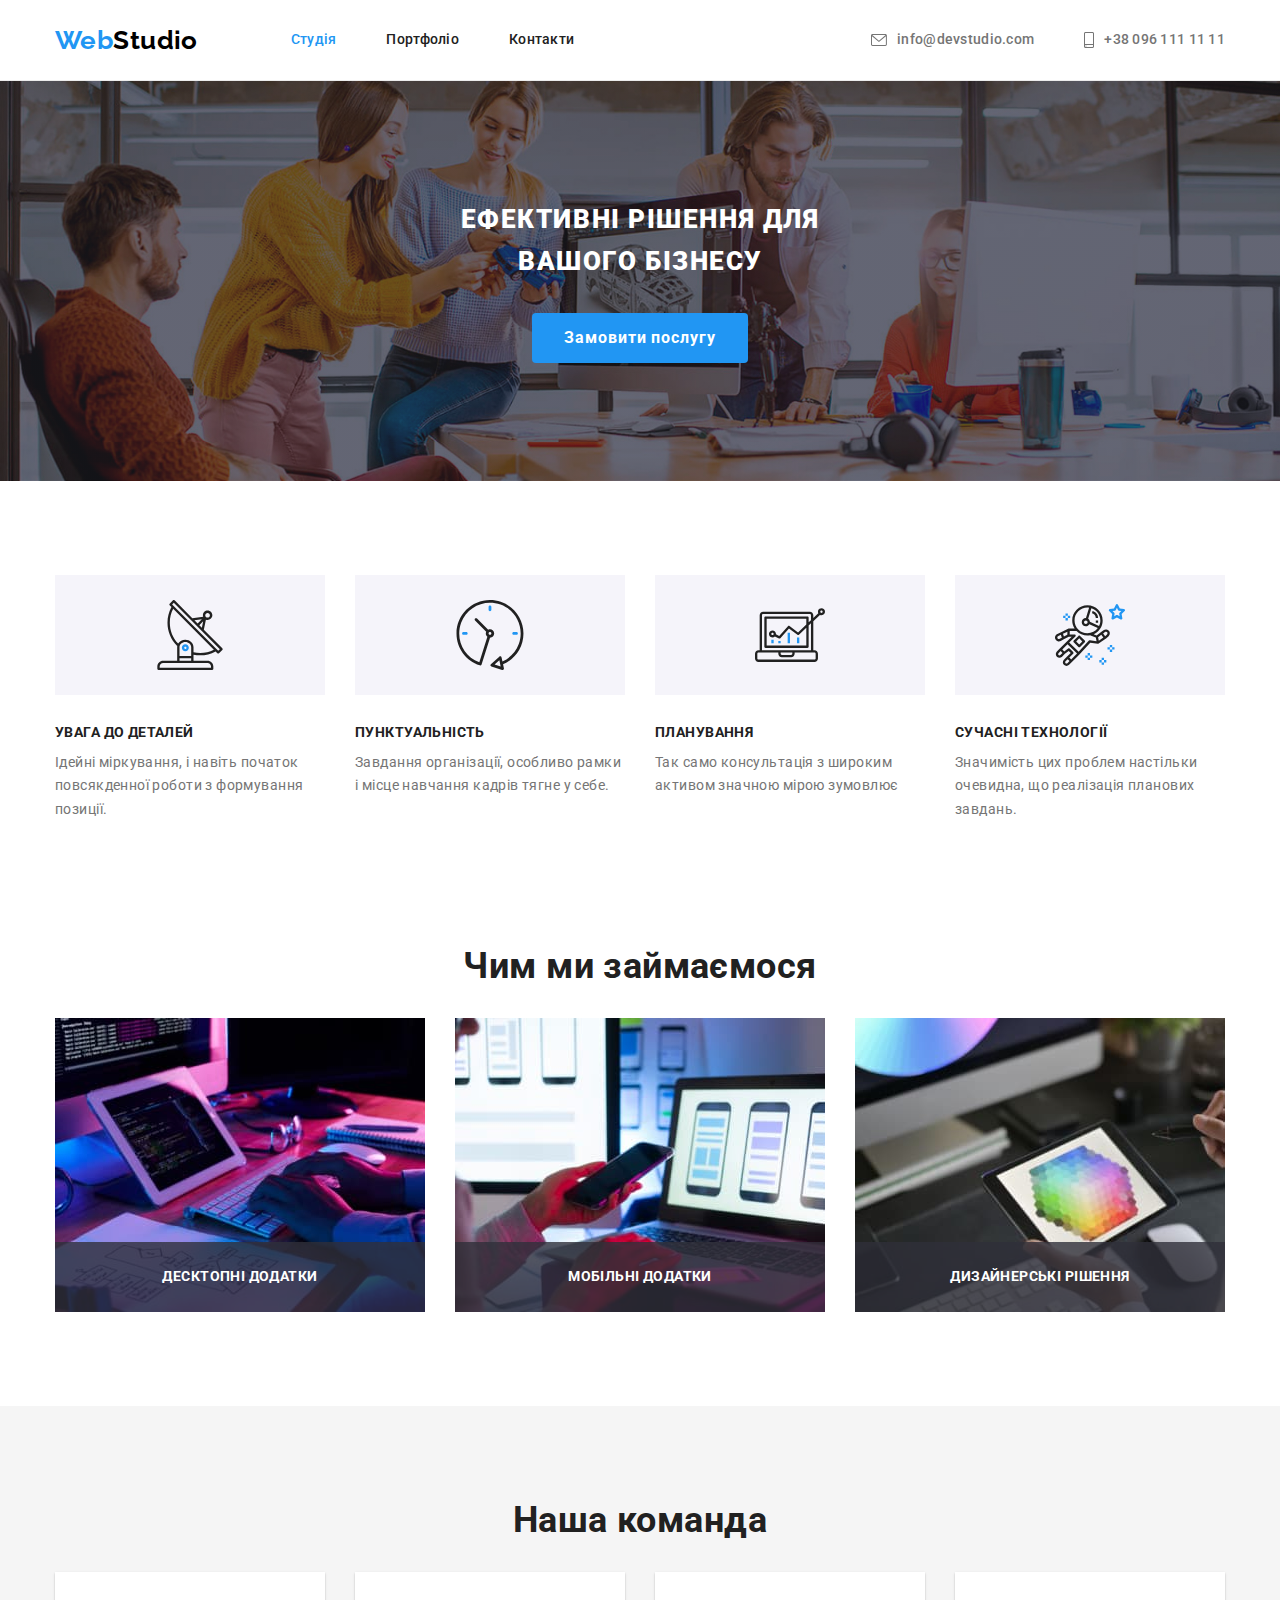
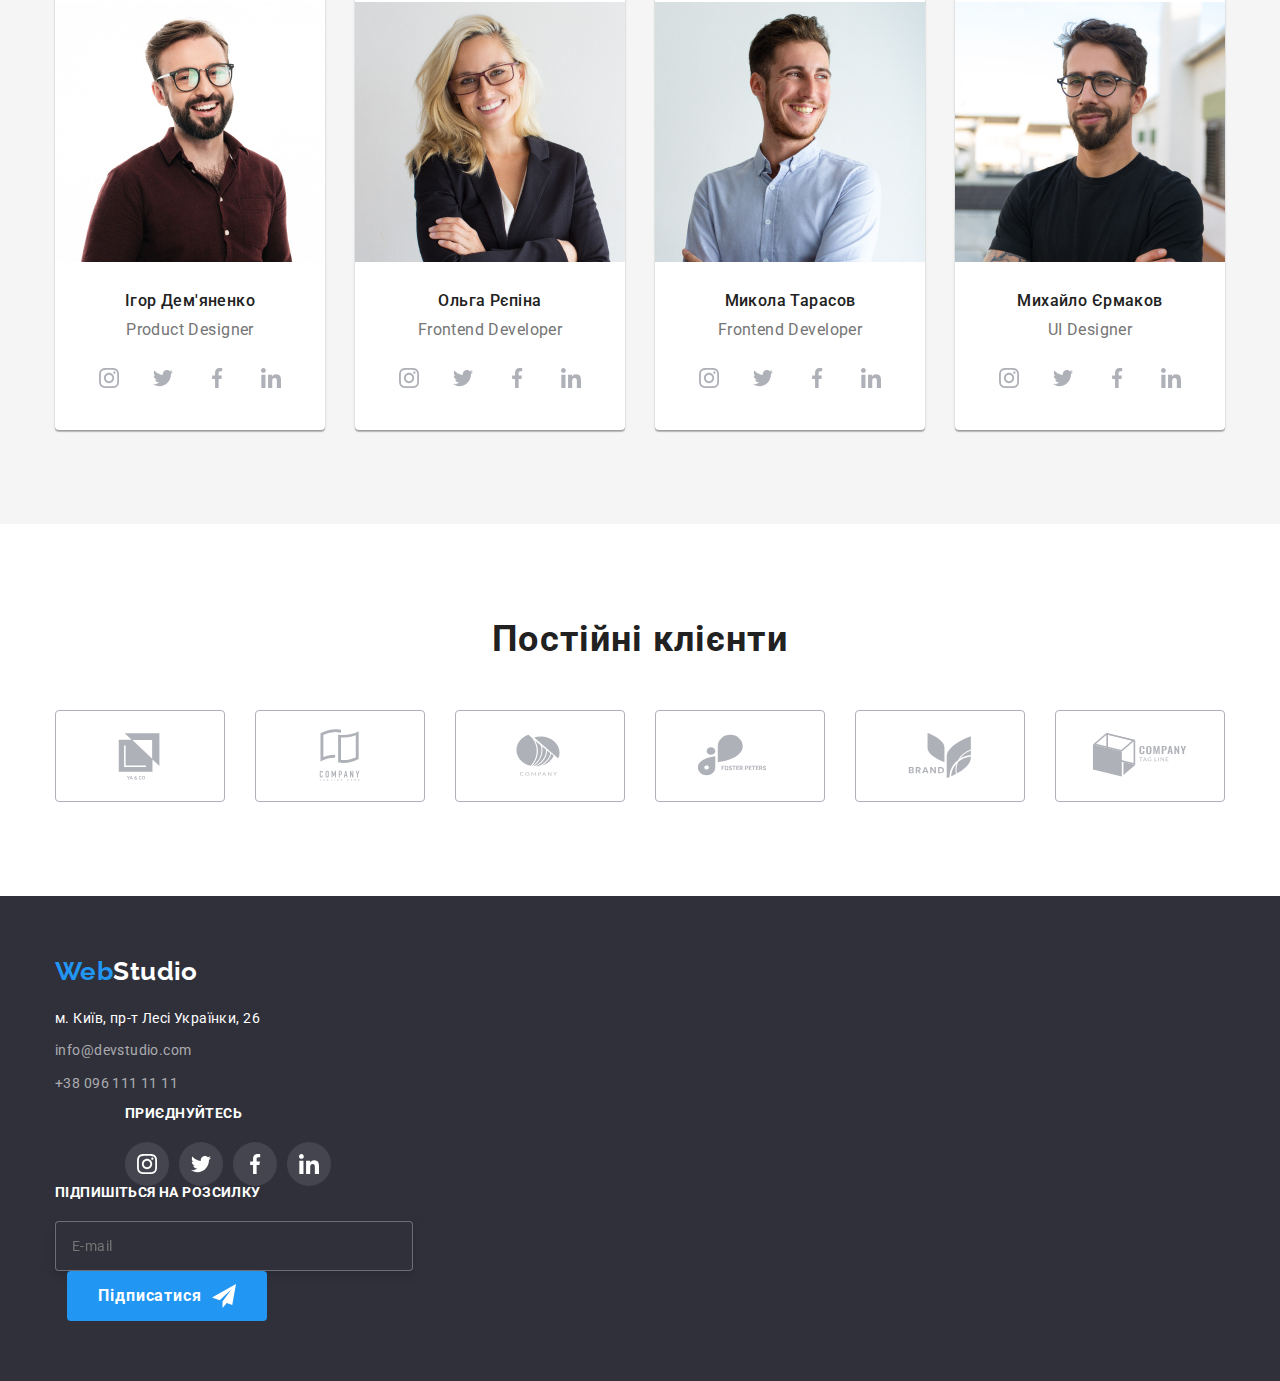
==== index.html @ 31e329aa "add" ====
<!DOCTYPE html>
<html lang="uk">
  <head>
    <meta charset="UTF-8" />
    <meta http-equiv="X-UA-Compatible" content="IE=edge" />
    <meta name="viewport" content="width=device-width, initial-scale=1.0" />
    <title>Document</title>
    <link rel="preconnect" href="https://fonts.googleapis.com" />
    <link rel="preconnect" href="https://fonts.gstatic.com" crossorigin />
    <link
      href="https://fonts.googleapis.com/css2?family=Raleway:wght@700&family=Roboto:wght@400;500;700;900&display=swap"
      rel="stylesheet"
    />
    <link
      rel="stylesheet"
      href="https://cdn.jsdelivr.net/npm/modern-normalize@1.1.0/modern-normalize.min.css"
    />
    <link rel="stylesheet" href="./css/main.min.css" />
  </head>

  <!-- header-->

  <body>
    <header class="page-header">
      <div class="container page-header__container">
        <nav class="page-navigation">
          <a class="logo link" href=""><span class="accent">Web</span>Studio </a>
          <ul class="menu list">
            <li class="menu__item">
              <a href="#" class="menu__link link current">Студія</a>
            </li>
            <li class="menu__item">
              <a href="./portfolio.html" class="menu__link link">Портфоліо</a>
            </li>
            <li class="menu__item">
              <a href="#" class="menu__link link">Контакти</a>
            </li>
          </ul>
        </nav>
        <button type="button" class="open-mobile-menu-btn" data-menu-open>
          <svg class="open-mobile-menu-btn_icon">
            <use href="./images/sprite.svg#icon-burger"></use>
          </svg>
        </button>

        <ul class="contact list">
          <li class="menu__item">
            <a class="contact-mail link" href="mailto:info@devstudio.com">
              <svg class="icon__envelope">
                <use href="./images/sprite.svg#icon-envelope"></use>
              </svg>
              info@devstudio.com</a
            >
          </li>
          <li class="menu__item">
            <a class="contact-phone-number link" href="tel:+380961111111">
              <svg class="smart__phone">
                <use href="./images/sprite.svg#icon-smartphone"></use>
              </svg>

              +38 096 111 11 11</a
            >
          </li>
        </ul>
      </div>
      <!-- mobile-menu -->
      <div class="mobile-menu" data-menu>
        <div class="container mobile-menu__container">
          <button class="mobile-menu__close-button" data-menu-close>
            <svg class="mobile-menu__close-icon">
              <use href="./images/sprite.svg#icon-close"></use>
            </svg>
          </button>

          <ul class="mobile-nav-list list">
            <li class="mobile-nav-list__item">
              <a href="/index.html" class="mobile-nav-list__link link current">Студія</a>
            </li>
            <li class="mobile-nav-list__item">
              <a href="./portfolio.html" class="mobile-nav-list__link link">Портфоліо</a>
            </li>
            <li class="mobile-nav-list__item">
              <a href="#" class="mobile-nav-list__link link">Контакти</a>
            </li>
          </ul>

          <ul class="mobile-menu__contacts list">
            <li class="mobile-menu__contacts-tel">
              <a class="contact-phone__number link" href="tel:+380961111111"> +38 096 111 11 11</a>
            </li>
            <li class="mobile-menu__contacts-tel">
              <a class="contact__mail link" href="mailto:info@devstudio.com"> info@devstudio.com</a>
            </li>
          </ul>

          <ul class="mobile-menu-social list">
            <li class="mobile-menu-social-icon">Instagram</li>
            <li class="mobile-menu-social-icon">Twitter</li>
            <li class="mobile-menu-social-icon">Facebook</li>
            <li class="mobile-menu-social-icon">Linkedin</li>
          </ul>
        </div>
      </div>
    </header>

    <!-- Hero -->
    <main>
      <section class="hero">
        <h1 class="hero__title">Ефективні рішення для вашого бізнесу</h1>
        <button type="button" class="button" data-modal-open>Замовити послугу</button>
      </section>

      <!-- Особливості -->

      <section class="section">
        <div class="container page-header-container">
          <h2 class="section-title visually-hidden">Наші переваги</h2>
          <ul class="benefit-list list">
            <li class="elements">
              <div class="antenna-box">
                <svg class="antenna-icon"><use href="./images/sprite.svg#icon-antenna"></use></svg>
              </div>
              <h3 class="title">УВАГА ДО ДЕТАЛЕЙ</h3>
              <p class="text">
                Ідейні міркування, і навіть початок повсякденної роботи з формування позиції.
              </p>
            </li>
            <li class="elements">
              <div class="antenna-box">
                <svg class="antenna-icon"><use href="./images/sprite.svg#icon-clock"></use></svg>
              </div>
              <h3 class="title">ПУНКТУАЛЬНІСТЬ</h3>
              <p class="text">
                Завдання організації, особливо рамки і місце навчання кадрів тягне у себе.
              </p>
            </li>

            <li class="elements">
              <div class="antenna-box">
                <svg class="antenna-icon"><use href="./images/sprite.svg#icon-diagram"></use></svg>
              </div>

              <h3 class="title">ПЛАНУВАННЯ</h3>
              <p class="text">Так само консультація з широким активом значною мірою зумовлює</p>
            </li>

            <li class="elements">
              <div class="antenna-box">
                <svg class="antenna-icon">
                  <use href="./images/sprite.svg#icon-astronaut"></use>
                </svg>
              </div>
              <h3 class="title">СУЧАСНІ ТЕХНОЛОГІЇ</h3>
              <p class="text">
                Значимість цих проблем настільки очевидна, що реалізація планових завдань.
              </p>
            </li>
          </ul>
        </div>
      </section>

      <!-- Чим ми займаємося -->

      <section class="section-title-page">
        <div class="container page-header-containe">
          <h2 class="section-title">Чим ми займаємося</h2>
          <ul class="foto-item list">
            <li class="foto-elements">
              <div class="foto-img">
                <img src="./images/box1(2).jpg" alt="Людина працює за комп'ютером" width="370" />
                <p class="overley-img">Десктопні додатки</p>
              </div>
            </li>
            <li>
              <div class="foto-img">
                <img
                  src="./images/box2.jpg"
                  alt="Людина працює за комп'ютером і телефоном"
                  width="370"
                />
                <p class="overley-img">Мобільні додатки</p>
              </div>
            </li>
            <li>
              <div class="foto-img">
                <img src="./images/box3.jpg" alt="Людина працює за планшетом" width="370" />
                <p class="overley-img">Дизайнерські рішення</p>
              </div>
            </li>
          </ul>
        </div>
      </section>

      <!-- Наша команда -->

      <section class="section team">
        <div class="container page-header-containe">
          <h2 class="section-title">Наша команда</h2>
          <ul class="team-list list">
            <li class="imagene-fone">
              <picture>
                <source
                  srcset="
                    ./images/img-desktop/pers1-desktop.webp    1x,
                    ./images/img-desktop/pers1-desktop@2x.webp 2x
                  "
                  media="(min-width: 1200px)"
                  type="image/webp"
                />
                <source
                  srcset="
                    ./images/img-desktop/pers1-desktop.jpg    1x,
                    ./images/img-desktop/pers1-desktop@2x.jpg 2x
                  "
                  media="(min-width: 1200px)"
                />
                <source
                  srcset="
                    ./images/img-tablet/pers1-tablet.webp    1x,
                    ./images/img-tablet/pers1-tablet@2x.webp 2x
                  "
                  media="(min-width: 768px)"
                  type="image/webp"
                />
                <source
                  srcset="
                    ./images/img-tablet/pers1-tablet.jpg    1x,
                    ./images/img-tablet/pers1-tablet@2x.jpg 2x
                  "
                  media="(min-width: 768px)"
                />

                <source
                  srcset="
                    ./images/img-mobile/pers1-mobile.webp    1x,
                    ./images/img-mobile/pers1-mobile@2x.webp 2x
                  "
                  media="(max-width: 767px)"
                  type="image/webp"
                />
                <source
                  srcset="
                    ./images/img-mobile/pers1-mobile.jpg    1x,
                    ./images/img-mobile/pers1-mobile@2x.jpg 2x
                  "
                  media="(max-width: 767px)"
                />
                <img class="team__img" src="./images/img-mobile/pers1-mobile.jpg" alt="" />
              </picture>

              <div class="teamlist">
                <h3 class="title-page">Ігор Дем'яненко</h3>
                <p class="text-page">Product Designer</p>
                <ul class="social-list list">
                  <li class="social-list-item">
                    <a href="" class="social-list-link">
                      <svg class="social-list-icon">
                        <use href="./images/sprite.svg#icon-instagram"></use>
                      </svg>
                    </a>
                  </li>

                  <li class="social-list-item">
                    <a href="" class="social-list-link">
                      <svg class="social-list-icon">
                        <use href="./images/sprite.svg#icon-twitter"></use>
                      </svg>
                    </a>
                  </li>

                  <li class="social-list-item">
                    <a href="" class="social-list-link">
                      <svg class="social-list-icon">
                        <use href="./images/sprite.svg#icon-facebook"></use>
                      </svg>
                    </a>
                  </li>

                  <li class="social-list-item">
                    <a href="" class="social-list-link">
                      <svg class="social-list-icon">
                        <use href="./images/sprite.svg#icon-linkedin"></use>
                      </svg>
                    </a>
                  </li>
                </ul>
              </div>
            </li>

            <li class="imagene-fone">
              <picture>
                <source
                  srcset="
                    ./images/img-desktop/pers2-desktop.webp    1x,
                    ./images/img-desktop/pers2-desktop@2x.webp 2x
                  "
                  media="(min-width: 1200px)"
                  type="image/webp"
                />
                <source
                  srcset="
                    ./images/img-desktop/pers2-desktop.jpg    1x,
                    ./images/img-desktop/pers2-desktop@2x.jpg 2x
                  "
                  media="(min-width: 1200px)"
                />
                <source
                  srcset="
                    ./images/img-tablet/pers2-tablet.webp    1x,
                    ./images/img-tablet/pers2-tablet@2x.webp 2x
                  "
                  media="(min-width: 768px)"
                  type="image/webp"
                />
                <source
                  srcset="
                    ./images/img-tablet/pers2-tablet.jpg    1x,
                    ./images/img-tablet/pers2-tablet@2x.jpg 2x
                  "
                  media="(min-width: 768px)"
                />

                <source
                  srcset="
                    ./images/img-mobile/pers2-mobile.webp    1x,
                    ./images/img-mobile/pers2-mobile@2x.webp 2x
                  "
                  media="(max-width: 767px)"
                  type="image/webp"
                />
                <source
                  srcset="
                    ./images/img-mobile/pers2-mobile.jpg    1x,
                    ./images/img-mobile/pers2-mobile@2x.jpg 2x
                  "
                  media="(max-width: 767px)"
                />
                <img class="team__img" src="./images/img-mobile/pers2-mobile.jpg" alt="" />
              </picture>

              <div class="teamlist">
                <h3 class="title-page">Ольга Рєпіна</h3>
                <p class="text-page">Frontend Developer</p>

                <ul class="social-list list">
                  <li class="social-list-item">
                    <a href="" class="social-list-link">
                      <svg class="social-list-icon">
                        <use href="./images/sprite.svg#icon-instagram"></use>
                      </svg>
                    </a>
                  </li>

                  <li class="social-list-item">
                    <a href="" class="social-list-link">
                      <svg class="social-list-icon">
                        <use href="./images/sprite.svg#icon-twitter"></use>
                      </svg>
                    </a>
                  </li>

                  <li class="social-list-item">
                    <a href="" class="social-list-link">
                      <svg class="social-list-icon">
                        <use href="./images/sprite.svg#icon-facebook"></use>
                      </svg>
                    </a>
                  </li>

                  <li class="social-list-item">
                    <a href="" class="social-list-link">
                      <svg class="social-list-icon">
                        <use href="./images/sprite.svg#icon-linkedin"></use>
                      </svg>
                    </a>
                  </li>
                </ul>
              </div>
            </li>

            <li class="imagene-fone">
              <picture>
                <source
                  srcset="
                    ./images/img-desktop/pers3-desktop.webp    1x,
                    ./images/img-desktop/pers3-desktop@2x.webp 2x
                  "
                  media="(min-width: 1200px)"
                  type="image/webp"
                />
                <source
                  srcset="
                    ./images/img-desktop/pers3-desktop.jpg    1x,
                    ./images/img-desktop/pers3-desktop@2x.jpg 2x
                  "
                  media="(min-width: 1200px)"
                />
                <source
                  srcset="
                    ./images/img-tablet/pers3-tablet.webp    1x,
                    ./images/img-tablet/pers3-tablet@2x.webp 2x
                  "
                  media="(min-width: 768px)"
                  type="image/webp"
                />
                <source
                  srcset="
                    ./images/img-tablet/pers3-tablet.jpg    1x,
                    ./images/img-tablet/pers3-tablet@2x.jpg 2x
                  "
                  media="(min-width: 768px)"
                />

                <source
                  srcset="
                    ./images/img-mobile/pers3-mobile.webp    1x,
                    ./images/img-mobile/pers3-mobile@2x.webp 2x
                  "
                  media="(max-width: 767px)"
                  type="image/webp"
                />
                <source
                  srcset="
                    ./images/img-mobile/pers3-mobile.jpg    1x,
                    ./images/img-mobile/pers3-mobile@2x.jpg 2x
                  "
                  media="(max-width: 767px)"
                />
                <img class="team__img" src="./images/img-mobile/pers3-mobile.jpg" alt="" />
              </picture>

              <div class="teamlist">
                <h3 class="title-page">Микола Тарасов</h3>
                <p class="text-page">Frontend Developer</p>
                <ul class="social-list list">
                  <li class="social-list-item">
                    <a href="" class="social-list-link">
                      <svg class="social-list-icon">
                        <use href="./images/sprite.svg#icon-instagram"></use>
                      </svg>
                    </a>
                  </li>

                  <li class="social-list-item">
                    <a href="" class="social-list-link">
                      <svg class="social-list-icon">
                        <use href="./images/sprite.svg#icon-twitter"></use>
                      </svg>
                    </a>
                  </li>

                  <li class="social-list-item">
                    <a href="" class="social-list-link">
                      <svg class="social-list-icon">
                        <use href="./images/sprite.svg#icon-facebook"></use>
                      </svg>
                    </a>
                  </li>

                  <li class="social-list-item">
                    <a href="" class="social-list-link">
                      <svg class="social-list-icon">
                        <use href="./images/sprite.svg#icon-linkedin"></use>
                      </svg>
                    </a>
                  </li>
                </ul>
              </div>
            </li>

            <li class="imagene-fone">
              <picture>
                <source
                  srcset="
                    ./images/img-desktop/pers4-desktop.webp    1x,
                    ./images/img-desktop/pers4-desktop@2x.webp 2x
                  "
                  media="(min-width: 1200px)"
                  type="image/webp"
                />
                <source
                  srcset="
                    ./images/img-desktop/pers4-desktop.jpg    1x,
                    ./images/img-desktop/pers4-desktop@2x.jpg 2x
                  "
                  media="(min-width: 1200px)"
                />
                <source
                  srcset="
                    ./images/img-tablet/pers4-tablet.webp    1x,
                    ./images/img-tablet/pers4-tablet@2x.webp 2x
                  "
                  media="(min-width: 768px)"
                  type="image/webp"
                />
                <source
                  srcset="
                    ./images/img-tablet/pers4-tablet.jpg    1x,
                    ./images/img-tablet/pers4-tablet@2x.jpg 2x
                  "
                  media="(min-width: 768px)"
                />

                <source
                  srcset="
                    ./images/img-mobile/pers4-mobile.webp    1x,
                    ./images/img-mobile/pers4-mobile@2x.webp 2x
                  "
                  media="(max-width: 767px)"
                  type="image/webp"
                />
                <source
                  srcset="
                    ./images/img-mobile/pers4-mobile.jpg    1x,
                    ./images/img-mobile/pers4-mobile@2x.jpg 2x
                  "
                  media="(max-width: 767px)"
                />
                <img class="team__img" src="./images/img-mobile/pers4-mobile.jpg" alt="" />
              </picture>

              <div class="teamlist">
                <h3 class="title-page">Михайло Єрмаков</h3>
                <p class="text-page">UI Designer</p>
                <ul class="social-list list">
                  <li class="social-list-item">
                    <a href="" class="social-list-link">
                      <svg class="social-list-icon">
                        <use href="./images/sprite.svg#icon-instagram"></use>
                      </svg>
                    </a>
                  </li>

                  <li class="social-list-item">
                    <a href="" class="social-list-link">
                      <svg class="social-list-icon">
                        <use href="./images/sprite.svg#icon-twitter"></use>
                      </svg>
                    </a>
                  </li>

                  <li class="social-list-item">
                    <a href="" class="social-list-link">
                      <svg class="social-list-icon">
                        <use href="./images/sprite.svg#icon-facebook"></use>
                      </svg>
                    </a>
                  </li>

                  <li class="social-list-item">
                    <a href="" class="social-list-link">
                      <svg class="social-list-icon">
                        <use href="./images/sprite.svg#icon-linkedin"></use>
                      </svg>
                    </a>
                  </li>
                </ul>
              </div>
            </li>
          </ul>
        </div>
      </section>
    </main>

    <!-- Постійні клієнти -->

    <section class="section">
      <div class="container">
        <h2 class="clients">Постійні клієнти</h2>
        <ul class="client">
          <li class="list">
            <a class="client-frame link" href="#">
              <svg class="logo-client">
                <use href="./images/sprite.svg#icon-Logo"></use>
              </svg>
            </a>
          </li>

          <li class="list">
            <a class="client-frame link" href="#">
              <svg class="logo-client">
                <use href="./images/sprite.svg#icon-Logo-1"></use>
              </svg>
            </a>
          </li>

          <li class="list">
            <a class="client-frame link" href="#">
              <svg class="logo-client">
                <use href="./images/sprite.svg#icon-Logo-2"></use>
              </svg>
            </a>
          </li>

          <li class="list">
            <a class="client-frame link" href="#">
              <svg class="logo-client">
                <use href="./images/sprite.svg#icon-Logo-3"></use>
              </svg>
            </a>
          </li>
          <li class="list">
            <a class="client-frame link" href="#">
              <svg class="logo-client">
                <use href="./images/sprite.svg#icon-Logo-4"></use>
              </svg>
            </a>
          </li>
          <li class="list">
            <a class="client-frame link" href="#">
              <svg class="logo-client">
                <use href="./images/sprite.svg#icon-Logo-5"></use>
              </svg>
            </a>
          </li>
        </ul>
      </div>
    </section>

    <!-- Footer -->

    <footer class="page-footer">
      <div class="container social-page">
        <div class="social-footer">
          <a class="logo-footer link" href=""><span class="accent">Web</span>Studio </a>
          <address class="adrees-page">
            <ul class="list">
              <li class="page-contact">
                <a
                  class="adrees-footer link"
                  href="https://goo.gl/maps/CPtrU1FHBa2aNyZL9"
                  target="_blank"
                  rel="noopener noreferrer nofollow"
                  >м. Київ, пр-т Лесі Українки, 26</a
                >
              </li>

              <li class="page-contact">
                <a class="contact-footer link" href="mailto:info@devstudio.com"
                  >info@devstudio.com</a
                >
              </li>

              <li class="page-contact">
                <a class="contact-footer link" href="tel:+380961111111">+38 096 111 11 11</a>
              </li>
            </ul>
          </address>
        </div>

        <!-- ПРИЄДНУЙТЕСЬ-->

        <div class="social-list-page">
          <b class="titlepage">ПРИЄДНУЙТЕСЬ</b>
          <ul class="social-list-focus list">
            <li class="social-list-item">
              <a href="" class="social-list-adress">
                <svg class="social-list-icons">
                  <use href="./images/sprite.svg#icon-instagram"></use>
                </svg>
              </a>
            </li>

            <li class="social-list-item">
              <a href="" class="social-list-adress">
                <svg class="social-list-icons">
                  <use href="./images/sprite.svg#icon-twitter"></use>
                </svg>
              </a>
            </li>

            <li class="social-list-item">
              <a href="" class="social-list-adress">
                <svg class="social-list-icons">
                  <use href="./images/sprite.svg#icon-facebook"></use>
                </svg>
              </a>
            </li>

            <li class="social-list-item">
              <a href="" class="social-list-adress">
                <svg class="social-list-icons">
                  <use href="./images/sprite.svg#icon-linkedin"></use>
                </svg>
              </a>
            </li>
          </ul>
        </div>
        <!-- Підписатись -->

        <div class="footer-modal-form">
          <p class="footer-modal-text">підпишіться на розсилку</p>
          <form class="footer-form">
            <label class="footer-form-field">
              <input
                name="user-email"
                class="footer-form-message"
                placeholder="E-mail"
                required
                type="email"
              />
            </label>
            <div class="footer-modal-page">
              <button class="footer-form-button" type="submit">
                Підписатися<svg class="modal-footer-icon">
                  <use href="./images/sprite.svg#icon-icon-send"></use>
                </svg>
              </button>
            </div>
          </form>
        </div>
      </div>
    </footer>
    <div class="backdrop is-hidden" data-modal>
      <div class="modal">
        <button type="button" class="modal-close-btn" data-modal-close>
          <svg class="model-close-icon" width="18" height="18">
            <use href="./images/sprite.svg#icon-close-black"></use>
          </svg>
        </button>

        <!-- Модальне вікно -->

        <p class="modal-form-title">Залиште свої дані, ми вам передзвонимо</p>
        <form class="modal-form">
          <label class="modal-form-field">
            <span class="modal-form-field-desc">Ім'я</span>
            <span class="modal-form-input-wrapper">
              <input
                type="text"
                class="modal-form-input"
                required
                pattern="[a-zA-Zа-яА-ЯіІїЇ]+"
                name="user-name"
              />
              <svg class="modal-form-input-icon">
                <use href="./images/sprite.svg#icon-person-black"></use>
              </svg>
            </span>
          </label>

          <label class="modal-form-field">
            <span class="modal-form-field-desc">Телефон</span>
            <span class="modal-form-input-wrapper">
              <input type="tel" class="modal-form-input" required name="user-phone" />
              <svg class="modal-form-input-icon">
                <use href="./images/sprite.svg#icon-phone-black"></use>
              </svg>
            </span>
          </label>
          <label class="modal-form-field">
            <span class="modal-form-field-desc">Пошта</span>
            <span class="modal-form-input-wrapper">
              <input type="email" class="modal-form-input" required name="user-email" />
              <svg class="modal-form-input-icon">
                <use href="./images/sprite.svg#icon-email-black"></use>
              </svg>
            </span>
          </label>
          <label class="modal-form-field">
            <span class="modal-form-field-desc">Коментар</span>
            <span class="modal-form-input-wrapper">
              <textarea
                name="user-message"
                class="modal-form-message"
                placeholder="Введіть текст"
              ></textarea>
            </span>
          </label>
          <label class="modal-form-check-field">
            <input type="checkbox" class="modal-form-check" name="user-policy" required />
            <svg class="modal-checkbox">
              <use class="modal-form-own" href="./images/sprite.svg#icon-Vector"></use>
            </svg>
            <span class="modal-form-text"
              >Погоджуюся з розсилкою та приймаю &nbsp;<a href="" class="contract"
                >Умови договору</a
              ></span
            >
          </label>
          <button type="submit" class="modal-form-submit">Відправити</button>
        </form>
      </div>
    </div>

    <script src="./js/mobile-menu.js"></script>

    <script src="./js/modal.js"></script>
  </body>
</html>
---- css/main.min.css ----
h1,h2,h3,h4,p{margin-top:0;margin-bottom:0}ul,ol{margin-top:0;margin-bottom:0;padding-left:0}.link{text-decoration:none}.list{list-style:none}img{display:block;max-width:100%;height:auto}button{font-family:inherit;cursor:pointer}body{font-family:var(--primary-font);font-size:14px;letter-spacing:.03em;background-color:var(--hero-title-color);color:var(--primary-text-color)}.section{padding-top:60px;padding-bottom:60px}@media screen and (min-width: 1200px){.section{padding-top:94px;padding-bottom:94px}}.container{padding-left:15px;padding-right:15px}@media screen and (min-width: 480px){.container{width:480px;margin-left:auto;margin-right:auto}}@media screen and (min-width: 768px){.container{width:768px;margin-left:auto;margin-right:auto}}@media screen and (min-width: 1200px){.container{width:1200px}}:root{--primary-font: "Roboto", sans-serif;--secondary-font: "Raleway", sans-serif;--accent-color: #2196F3;--primary-text-color: #212121;--secondary-text-color: #757575;--logo-color: #000000;--hero-title-color: #FFFFFF;--background-dar-color: #2f303a;--background-cloudy-color: #F5F5F5;--contacts-color: rgba(255, 255, 255, 0.6);--transition-delay: 250ms cubic-bezier(0.4, 0, 0.2, 1)}.visually-hidden{position:absolute;white-space:nowrap;width:1px;height:1px;overflow:hidden;border:0;padding:0;clip:rect(0 0 0 0);clip-path:inset(50%);margin:-1px}.logo{font-family:var(--secondary-font);font-weight:700;font-size:26px;line-height:1.19;margin-right:93px;color:var(--logo-color)}.backdrop{position:fixed;top:0;left:0;z-index:100;width:100%;height:100%;background-color:rgba(0,0,0,.2);transition:opacity 500ms ease,visibility 500ms ease}.backdrop.is-hidden{visibility:hidden;opacity:0;pointer-events:none}.modal{position:absolute;top:50%;left:50%;padding:40px;transform:translate(-50%, -50%);width:528px;height:580px;background-color:var(--hero-title-color)}.modal-close-btn{position:absolute;top:8px;right:8px;display:flex;align-items:center;justify-content:center;width:30px;height:30px;border-radius:50%;background-color:rgba(0,0,0,0);background:var(--hero-title-color);border:1px solid rgba(0,0,0,.1);padding:0}@media screen and (max-width: 479px){.modal{width:320px;height:609px;padding:40px 20px}}@media screen and (min-width: 1200px){.modal{width:528px;height:581px}}.modal-form-title{font-family:var(--primary-font);font-weight:700;font-size:20px;line-height:1.15;text-align:center;letter-spacing:.03em;margin-bottom:12px;color:var(--primary-text-color)}.modal-form{display:flex;margin-bottom:10px;flex-direction:column}.modal-form-input{width:448px;height:40px;padding-left:42px;border:1px solid rgba(33,33,33,.2);border-radius:4px;transition:border-color var(--transition-delay)}.modal-form-input:focus+.modal-form-input-icon{fill:var(--accent-color)}.modal-form-input:focus{outline:none;border-color:var(--accent-color)}.modal-form-field-desc{font-family:var(--primary-font);font-size:12px;line-height:1.16;letter-spacing:.01em;margin-bottom:4px;color:var(--secondary-text-color)}.modal-form-input-wrapper{display:block;position:relative;margin-bottom:10px;margin-top:4px}.modal-form-input-icon{position:absolute;display:block;top:50%;left:12px;width:18px;height:18px;transform:translateY(-50%);transition:fill var(--transition-delay)}.modal-form-message{width:448px;height:120px;padding:12px 16px;border:1px solid rgba(33,33,33,.2);border-radius:4px;resize:none;transition:border-color var(--transition-delay)}.modal-form-message:focus{outline:none;border-color:var(--accent-color)}.modal-form-check-field{display:flex;align-items:center;justify-content:center;margin-bottom:30px}.modal-checkbox{width:16px;height:15px;border:1px solid var(--primary-text-color);border-radius:3px;cursor:pointer;margin-right:7px}.modal-form-check:checked+.modal-checkbox{background-color:var(--accent-color);border:none}.modal-form-own{font-family:var(--primary-font);font-size:14px;line-height:1.71;letter-spacing:.03em;color:var(--secondary-text-color);display:none;fill:var(--hero-title-color)}.modal-form-text{font-size:14px;line-height:1.71;letter-spacing:.03em;color:var(--secondary-text-color)}.modal-form-check:checked+.modal-checkbox .modal-form-own{display:block}.contract{color:var(--accent-color)}.modal-form-check{position:absolute;appearance:none}.modal-form-submit{font-family:var(--primary-font);font-weight:700;font-size:16px;line-height:1.88;align-items:center;align-self:center;letter-spacing:.06em;border:none;width:200px;height:50px;background:var(--accent-color);color:var(--hero-title-color);box-shadow:0px 4px 4px rgba(0,0,0,.15);border-radius:4px}.mobile-menu{position:fixed;top:0;left:0;z-index:100;width:100%;height:100%;background-color:#fff;opacity:0;visibility:hidden;pointer-events:none}.mobile-menu.is-open{opacity:1;visibility:visible;pointer-events:auto}.mobile-menu__container{position:relative;padding-left:40px}.mobile-menu__close-button{position:absolute;top:10px;right:15px;background:rgba(0,0,0,0);border:0;padding:0;line-height:0}.mobile-menu__close-icon{width:40px;height:40px}.mobile-menu__close-icon:hover,.mobile-menu__close-icon:focus{fill:var(--accent-color)}.mobile-nav-list{padding-top:48px}.mobile-nav-list__item{padding-bottom:32px}.mobile-nav-list__link{font-size:40px;line-height:1.17;letter-spacing:.02em;color:var(--primary-text-color)}.mobile-menu-social{display:flex}.mobile-menu-social-icon{flex-direction:row;align-items:center;padding-right:20px;margin-top:64px;font-weight:500;font-size:18px;line-height:1.22;letter-spacing:.02em;color:var(--accent-color)}.mobile-menu-social-icon::after{display:inline-block;content:"";right:0;width:22px;height:0;border:1px solid rgba(33,33,33,.2);transform:rotate(90deg)}.mobile-menu__contacts-tel{padding-top:32px}.mobile-menu__contacts{margin-top:302px}.contact__mail{font-weight:500;font-size:24px;line-height:1.16;letter-spacing:.02em;color:var(--secondary-text-color)}.contact-mail:hover,.contact-mail:focus{color:var(--accent-color)}.contact-phone__number{font-weight:500;font-size:24px;line-height:1.16;letter-spacing:.02em;color:var(--secondary-text-color)}.contact-phone-number:hover,.contact-phone-number:focus{color:var(--accent-color)}.menu.current::after{position:absolute;content:"";display:block;width:100%;height:4px;left:0;bottom:-1px;margin-top:28px;background-color:var(--accent-color);border-radius:2px}.mobile-nav-list__link:hover,.mobile-nav-list__link:focus{color:var(--accent-color)}.hero{background-color:#c4c4c4;text-align:center;padding-top:118px;padding-bottom:118px;margin-left:auto;margin-right:auto;background-image:linear-gradient(rgba(47, 48, 58, 0.4), rgba(47, 48, 58, 0.4)),url("../images/img-mobile/hero-bg-mobile.jpg");background-repeat:no-repeat;background-position:center;background-size:cover}@media screen and (min-device-pixei-ratio: 2)and (max-width: 767px),screen and (min-resolution: 192dpi)and (max-width: 767px),screen and (min-resolution: 2dppx)and (max-width: 767px){.hero{background-image:linear-gradient(rgba(47, 48, 58, 0.4), rgba(47, 48, 58, 0.4)),url("../images/img-mobile/hero-bg-mobile@2x.jpg")}}@media screen and (min-width: 767px){.hero{background-image:linear-gradient(rgba(47, 48, 58, 0.4), rgba(47, 48, 58, 0.4)),url("../images/img-tablet/hero-bg-tablet.jpg")}}@media screen and (min-device-pixei-ratio: 2)and (min-width: 767px),screen and (min-resolution: 192dpi)and (min-width: 767px),screen and (min-resolution: 2dppx)and (min-width: 767px){.hero{background-image:linear-gradient(rgba(47, 48, 58, 0.4), rgba(47, 48, 58, 0.4)),url("../images/img-tablet/hero-bg-tablet@2x.jpg")}}@media screen and (min-width: 1200px){.hero{background-image:linear-gradient(rgba(47, 48, 58, 0.4), rgba(47, 48, 58, 0.4)),url("../images/img-desktop/hero-bg-desktop.jpg")}}@media screen and (min-device-pixei-ratio: 2)and (min-width: 1200px),screen and (min-resolution: 192dpi)and (min-width: 1200px),screen and (min-resolution: 2dppx)and (min-width: 1200px){.hero{background-image:linear-gradient(rgba(47, 48, 58, 0.4), rgba(47, 48, 58, 0.4)),url("../images/img-desktop/hero-bg-desktop@2x.jpg")}}.hero__title{margin-bottom:30px;margin-left:auto;margin-right:auto;width:360px;text-transform:uppercase;color:var(--hero-title-color);font-family:"Roboto";font-weight:900;font-size:26px;line-height:1.61;text-align:center;letter-spacing:.06em}.button{border:none;border-radius:4px;padding:10px 32px;font-family:var(--primary-font);font-weight:700;font-size:16px;line-height:1.87;letter-spacing:.06em;background-color:var(--accent-color);color:var(--hero-title-color)}.antenna-box{display:flex;margin-bottom:30px;width:450px;height:120px;justify-content:center;align-items:center;background-color:#f5f4fa}.antenna-icon{width:70px;height:70px;justify-content:center;align-items:center}.title{margin-bottom:10px}.text{padding-bottom:30px;color:var(--secondary-text-color)}@media screen and (max-width: 767px){.antenna-box{width:450px}}@media screen and (min-width: 768px){.antenna-box{width:354px}}@media screen and (min-width: 1200px){.antenna-box{width:270px}}@media screen and (max-width: 767px){.title{text-align:center}}@media screen and (min-width: 768px)and (max-width: 1199px){.title{align-items:left;display:flex;flex-wrap:wrap}}@media screen and (min-width: 1200px){.title{align-items:left}.benefit-list{display:flex}.elements{margin-right:30px;column-gap:30px}}@media screen and (max-width: 1199px){.section-title-page{display:none}}.section-title-page{padding-top:0}.foto-elements{flex-basis:calc((100% - 60px)/3)}.section-title{margin-bottom:50px;font-weight:700;font-size:36px;line-height:1.16;text-align:center}.foto-item{display:flex;padding-bottom:94px;column-gap:30px}.title{font-weight:700;font-size:14px;line-height:1.14;text-transform:uppercase}.text{line-height:1.71;color:var(--secondary-text-color)}.foto-img{position:relative}.overley-img{position:absolute;left:0;bottom:0;height:70px;width:370px;background-color:rgba(47,48,58,.8);display:flex;align-items:center;justify-content:center;font-family:var(--primary-font);font-weight:700;font-size:14px;line-height:1.14;letter-spacing:.03em;text-transform:uppercase;color:var(--hero-title-color)}.team-list{justify-content:center;align-items:center;grid-gap:30px}.section-title{margin-bottom:30px}.imagene-fone{flex-basis:calc((100% - 90px)/4);border-radius:0px 0px 4px 4px;background-color:var(--hero-title-color);box-shadow:0px 1px 3px rgba(0,0,0,.12),0px 1px 1px rgba(0,0,0,.14),0px 2px 1px rgba(0,0,0,.2)}.team{background-color:var(--background-cloudy-color)}.title-page{margin-bottom:10px;font-weight:500;font-size:16px;line-height:1.18;text-align:center}.text-page{font-size:16px;line-height:1.18;text-align:center;margin-bottom:16px;color:var(--secondary-text-color)}.teamlist{padding-bottom:30px;padding-top:30px}.social-list-icon{width:20px;height:20px;fill:#afb1b8}.team__img{margin-top:30px}.social-list{flex-wrap:wrap;display:flex;justify-content:center;column-gap:10px;list-style:none}.social-list-link{display:flex;justify-content:center;align-items:center;width:44px;height:44px;border-radius:50%;background-color:var(--hero-title-color);transition:background-color 250ms cubic-bezier(0.4, 0, 0.2, 1),color 250ms cubic-bezier(0.4, 0, 0.2, 1)}.social-list-link:hover,.social-list-link:focus{background-color:var(--accent-color)}.social-list-link:hover .social-list-icon,.social-list-link:focus .social-list-icon{fill:var(--hero-title-color)}@media screen and (max-width: 767px){.imagine-fone{width:450px}}@media screen and (min-width: 768px){.imagine-fone{width:354px}}@media screen and (min-width: 1200px){.imagine-fone{width:270px}.team-list{display:flex}}.client{flex-wrap:wrap;display:flex;gap:30px}.clients{font-family:var(--primary-font);font-weight:700;font-size:36px;line-height:42px;text-align:center;letter-spacing:.03em;margin-bottom:50px;color:var(--primary-text-color)}.logo-client{width:106px;height:60px;fill:#afb1b8;fill:currentColor}.client-frame{display:flex;width:210px;height:92px;align-items:center;justify-content:center;border-radius:4px;border:1px solid #afb1b8;color:#afb1b8;transition:color 250ms cubic-bezier(0.4, 0, 0.2, 1),border 250ms cubic-bezier(0.4, 0, 0.2, 1)}.client-frame:hover,.client-frame:focus{border:1px solid var(--accent-color);color:var(--accent-color)}@media screen and (max-width: 767px){.client-frame{width:210px}}@media screen and (min-width: 768px){.client-frame{width:226px}}@media screen and (min-width: 1200px){.client-frame{width:170px}}.page-footer{padding-top:60px;padding-bottom:60px;background-color:var(--background-dar-color)}.adrees-page{margin-top:20px}.logo-footer{display:inline-block;font-family:var(--secondary-font);font-weight:700;font-size:26px;line-height:1.19;color:var(--hero-title-color)}.adrees-footer{margin-top:20px;font-style:normal;font-weight:400;line-height:1.71;color:var(--hero-title-color)}.page-contact{margin-bottom:9px}.contact-footer{margin-top:9px;font-style:normal;font-weight:400;line-height:1.71;color:var(--contacts-color)}.contact-footer:hover,.contact-footer:focus{color:var(--accent-color);font-weight:500;font-size:16px;line-height:1.62;text-align:center}.social-list-page{width:206px;height:80px;margin-left:70px}.titlepage{font-family:var(--primary-font);font-weight:700;font-size:14px;line-height:1.14;letter-spacing:.03em;text-transform:uppercase;color:var(--hero-title-color)}.social-list-focus{display:flex;margin-top:20px;gap:10px}.social-list-adress{display:flex;justify-content:center;align-items:center;width:44px;height:44px;border-radius:50%;fill:var(--accent-color);background:rgba(255,255,255,.1);color:var(--hero-title-color);transition:background-color var(--transition-delay)}.social-list-adress:hover,.social-list-adress:focus{background-color:var(--accent-color);color:var(--hero-title-color)}.social-list-icons{width:20px;height:20px;fill:var(--hero-title-color)}.footer-modal-form{margin-left:auto}.footer-modal-page{position:relative}.footer-modal-text{font-family:var(--primary-font);font-weight:700;font-size:14px;line-height:1.14;letter-spacing:.03em;margin-bottom:20px;text-transform:uppercase;color:var(--hero-title-color)}.footer-form-message{width:358px;height:50px;padding-left:16px;padding-top:15px;padding-bottom:15px;padding-right:295px;background-color:#2f303a;border:1px solid rgba(255,255,255,.3);filter:drop-shadow(0px 4px 4px rgba(0, 0, 0, 0.15));border-radius:4px;align-items:center;letter-spacing:.03em;color:rgba(255,255,255,.6)}.modal-footer-icon{display:flex;align-items:center;justify-items:center;width:24px;height:24px;margin-left:10px;top:13px;right:15px;fill:var(--hero-title-color)}.footer-form-button{font-family:var(--primary-font);font-weight:700;font-size:16px;line-height:1.87;letter-spacing:.06em;display:flex;justify-content:center;align-items:center;text-align:center;width:200px;height:50px;margin-left:12px;padding:10px 28px;border-radius:4px;color:var(--hero-title-color);background:var(--accent-color);border:none;cursor:pointer}.flex-container{display:flex;flex-wrap:wrap;gap:30px;flex-basis:calc((100% - 60px)/3)}.flex-section{padding-bottom:94px;margin-top:94px}.ikons:hover,.ikons:focus{box-shadow:0px 3px 1px rgba(0,0,0,.1),0px 1px 2px rgba(0,0,0,.08),0px 2px 2px rgba(0,0,0,.12)}.page-main{display:flex;justify-content:center;padding-bottom:50px;column-gap:8px}.pagetest{font-weight:700;font-size:18px;line-height:2;letter-spacing:.06em;margin-bottom:4px;color:var(--logo-color)}.pagelist{font-size:16px;line-height:1.87;color:var(--secondary-text-color)}.flex-element{padding:20px 24px;border:1px solid #eee}.pagemain{padding:6px 22px;border:1px solid rgba(0,0,0,0);border-radius:4px;font-family:var(--primary-font);font-weight:500;font-size:16px;line-height:1.62;text-align:center;letter-spacing:.03em;color:var(--primary-text-color);transition:color 250ms cubic-bezier(0.4, 0, 0.2, 1),box-shadow 250ms cubic-bezier(0.4, 0, 0.2, 1),background-color 250ms cubic-bezier(0.4, 0, 0.2, 1)}.pagemain:hover,.pagemain:focus{background-color:var(--accent-color);color:var(--background-cloudy-color)}.pageflex{display:block;text-decoration:none;transition:box-shadow var(--transition-delay)}.pageflex:hover,.pageflex:focus{box-shadow:0px 1px 1px rgba(0,0,0,.12),0px 4px 4px rgba(0,0,0,.06),1px 4px 6px rgba(0,0,0,.16)}.team-list-img{position:relative;overflow:hidden}.overlay{position:absolute;top:0;left:0;width:100%;height:100%;background-color:rgba(33,150,243,.9);padding-top:63px;padding-bottom:63px;padding-left:24px;padding-right:24px;overflow:auto;font-family:var(--primary-font);font-size:18px;line-height:1.55;letter-spacing:.03em;color:var(--hero-title-color);transform:translateY(100%);transition:transform var(--transition-delay)}.pageflex:hover .overlay,.pageflex:focus .overlay{transform:translateY(0%)}.model-close-icon:hover{fill:var(--accent-color)}.menu__link{display:block;font-weight:500;font-size:14px;line-height:1.14;letter-spacing:.02em;color:var(--primary-text-color);position:relative;transition:color var(--transition-delay)}@media screen and (max-width: 767px){.menu{display:none}.contact{display:none}.page-header{padding-top:16px;padding-bottom:16px}.page-header__container{display:flex;align-items:center;justify-content:space-between}.open-mobile-menu-btn{line-height:0;border:none;background-color:rgba(0,0,0,0);padding:0}.open-mobile-menu-btn_icon{width:40px;height:40px}.accent{color:var(--accent-color)}}@media screen and (min-width: 768px){.open-mobile-menu-btn{display:none}.page-header{border-bottom:1px solid #ececec}.page-header__container{display:flex;margin-left:auto;margin-right:auto}.page-navigation{display:flex;align-items:center}.icon__envelope{width:16px;height:12px;margin-right:10px;fill:currentColor}.smart__phone{width:10px;height:16px;margin-right:10px;fill:currentColor}.logo{font-family:var(--secondary-font);font-weight:700;font-size:26px;line-height:1.19;margin-left:auto;color:var(--logo-color)}.contact{flex-direction:row;margin-top:21px;margin-bottom:21px;align-items:center}.accent{color:var(--accent-color)}.menu{display:flex;margin-top:32px;margin-bottom:32px;margin-right:96px;column-gap:50px}.menu.link{display:block;padding-top:32px;padding-bottom:32px;font-weight:500;font-size:14px;line-height:1.14;letter-spacing:.02em;color:var(--primary-text-color);position:relative;transition:color var(--transition-delay)}.menu.current::after{position:absolute;content:"";display:block;width:100%;height:4px;left:0;bottom:-1px;margin-top:28px;background-color:var(--accent-color);border-radius:2px}.menu__link:hover,.menu__link:focus{color:var(--accent-color)}.menu__link.current{color:var(--accent-color)}.contact-mail{font-style:normal;font-weight:500;display:flex;align-items:center;line-height:1.14;letter-spacing:.02em;color:var(--secondary-text-color);transition:color var(--transition-delay)}.contact-mail:hover,.contact-mail:focus{color:var(--accent-color)}.contact-phone-number{font-style:normal;font-weight:500;display:flex;align-items:center;line-height:1.14;letter-spacing:.02em;color:var(--secondary-text-color)}.contact-phone-number:hover,.contact-phone-number:focus{color:var(--accent-color)}}@media screen and (min-width: 1200px){.page-header{border-bottom:1px solid #ececec}.page-header-container{display:flex}.page-navigation{display:flex;align-items:center}.icon__envelope{width:16px;height:12px;margin-right:10px;fill:currentColor}.smart__phone{width:10px;height:16px;margin-right:10px;fill:currentColor}.contact{display:flex;margin-left:auto;align-items:center;justify-content:center}.contact-phone-number{margin-left:50px}.accent{color:var(--accent-color)}.menu{display:flex;margin-top:32px;margin-bottom:32px;column-gap:50px}.menu.link{display:block;padding-top:32px;padding-bottom:32px;font-weight:500;font-size:14px;line-height:1.14;letter-spacing:.02em;color:var(--primary-text-color);position:relative;transition:color var(--transition-delay)}.menu.current::after{position:absolute;content:"";display:block;width:100%;height:4px;left:0;bottom:-1px;margin-top:28px;background-color:var(--accent-color);border-radius:2px}.menu__link:hover,.menu__link:focus{color:var(--accent-color)}.menu__link.current{color:var(--accent-color)}.contact-mail{font-style:normal;font-weight:500;display:flex;align-items:center;line-height:1.14;letter-spacing:.02em;color:var(--secondary-text-color);transition:color var(--transition-delay)}.contact-mail:hover,.contact-mail:focus{color:var(--accent-color)}.contact-phone-number{font-style:normal;font-weight:500;display:flex;align-items:center;line-height:1.14;letter-spacing:.02em;color:var(--secondary-text-color)}.contact-phone-number:hover,.contact-phone-number:focus{color:var(--accent-color)}}/*# sourceMappingURL=main.min.css.map */
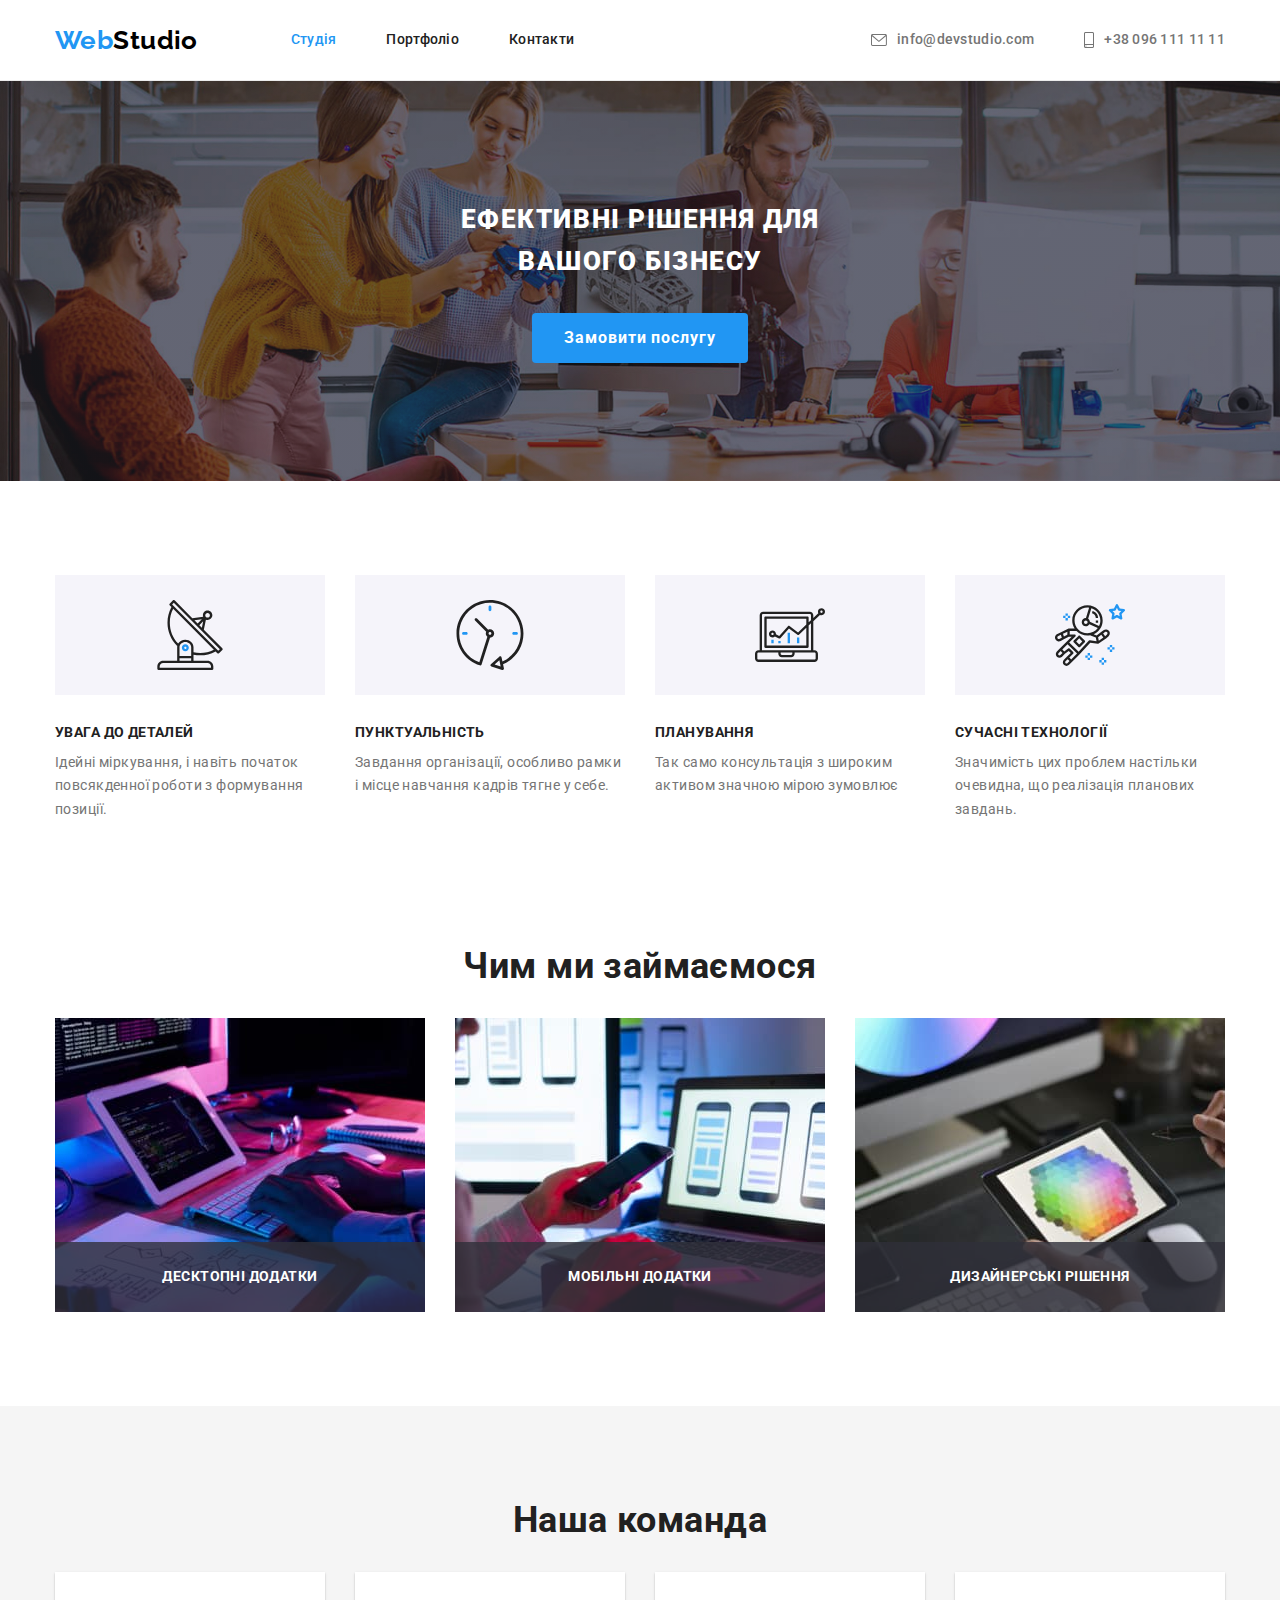
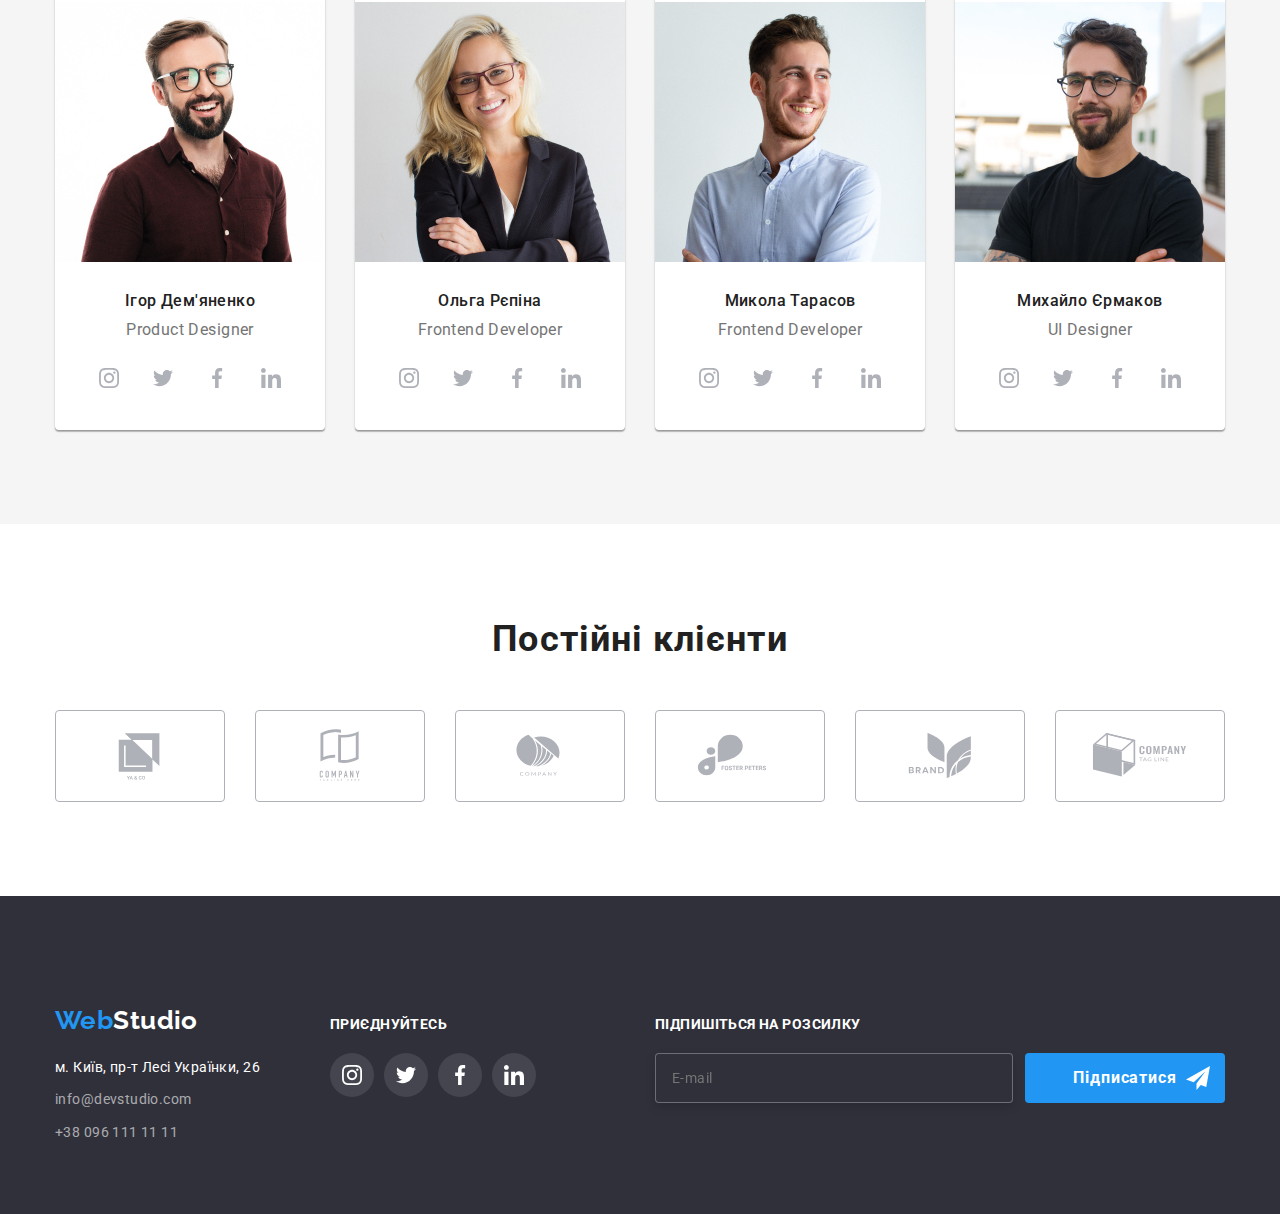
==== commit 98235245: "add" ====
--- a/index.html
+++ b/index.html
@@ -702,7 +702,7 @@
             </label>
             <div class="footer-modal-page">
               <button class="footer-form-button" type="submit">
-                Підписатися<svg class="modal-footer-icon">
+                <span class="footer-button-text"></span> Підписатися<svg class="modal-footer-icon">
                   <use href="./images/sprite.svg#icon-icon-send"></use>
                 </svg>
               </button>
--- a/css/main.min.css
+++ b/css/main.min.css
@@ -1 +1 @@
-h1,h2,h3,h4,p{margin-top:0;margin-bottom:0}ul,ol{margin-top:0;margin-bottom:0;padding-left:0}.link{text-decoration:none}.list{list-style:none}img{display:block;max-width:100%;height:auto}button{font-family:inherit;cursor:pointer}body{font-family:var(--primary-font);font-size:14px;letter-spacing:.03em;background-color:var(--hero-title-color);color:var(--primary-text-color)}.section{padding-top:60px;padding-bottom:60px}@media screen and (min-width: 1200px){.section{padding-top:94px;padding-bottom:94px}}.container{padding-left:15px;padding-right:15px}@media screen and (min-width: 480px){.container{width:480px;margin-left:auto;margin-right:auto}}@media screen and (min-width: 768px){.container{width:768px;margin-left:auto;margin-right:auto}}@media screen and (min-width: 1200px){.container{width:1200px}}:root{--primary-font: "Roboto", sans-serif;--secondary-font: "Raleway", sans-serif;--accent-color: #2196F3;--primary-text-color: #212121;--secondary-text-color: #757575;--logo-color: #000000;--hero-title-color: #FFFFFF;--background-dar-color: #2f303a;--background-cloudy-color: #F5F5F5;--contacts-color: rgba(255, 255, 255, 0.6);--transition-delay: 250ms cubic-bezier(0.4, 0, 0.2, 1)}.visually-hidden{position:absolute;white-space:nowrap;width:1px;height:1px;overflow:hidden;border:0;padding:0;clip:rect(0 0 0 0);clip-path:inset(50%);margin:-1px}.logo{font-family:var(--secondary-font);font-weight:700;font-size:26px;line-height:1.19;margin-right:93px;color:var(--logo-color)}.backdrop{position:fixed;top:0;left:0;z-index:100;width:100%;height:100%;background-color:rgba(0,0,0,.2);transition:opacity 500ms ease,visibility 500ms ease}.backdrop.is-hidden{visibility:hidden;opacity:0;pointer-events:none}.modal{position:absolute;top:50%;left:50%;padding:40px;transform:translate(-50%, -50%);width:528px;height:580px;background-color:var(--hero-title-color)}.modal-close-btn{position:absolute;top:8px;right:8px;display:flex;align-items:center;justify-content:center;width:30px;height:30px;border-radius:50%;background-color:rgba(0,0,0,0);background:var(--hero-title-color);border:1px solid rgba(0,0,0,.1);padding:0}@media screen and (max-width: 479px){.modal{width:320px;height:609px;padding:40px 20px}}@media screen and (min-width: 1200px){.modal{width:528px;height:581px}}.modal-form-title{font-family:var(--primary-font);font-weight:700;font-size:20px;line-height:1.15;text-align:center;letter-spacing:.03em;margin-bottom:12px;color:var(--primary-text-color)}.modal-form{display:flex;margin-bottom:10px;flex-direction:column}.modal-form-input{width:448px;height:40px;padding-left:42px;border:1px solid rgba(33,33,33,.2);border-radius:4px;transition:border-color var(--transition-delay)}.modal-form-input:focus+.modal-form-input-icon{fill:var(--accent-color)}.modal-form-input:focus{outline:none;border-color:var(--accent-color)}.modal-form-field-desc{font-family:var(--primary-font);font-size:12px;line-height:1.16;letter-spacing:.01em;margin-bottom:4px;color:var(--secondary-text-color)}.modal-form-input-wrapper{display:block;position:relative;margin-bottom:10px;margin-top:4px}.modal-form-input-icon{position:absolute;display:block;top:50%;left:12px;width:18px;height:18px;transform:translateY(-50%);transition:fill var(--transition-delay)}.modal-form-message{width:448px;height:120px;padding:12px 16px;border:1px solid rgba(33,33,33,.2);border-radius:4px;resize:none;transition:border-color var(--transition-delay)}.modal-form-message:focus{outline:none;border-color:var(--accent-color)}.modal-form-check-field{display:flex;align-items:center;justify-content:center;margin-bottom:30px}.modal-checkbox{width:16px;height:15px;border:1px solid var(--primary-text-color);border-radius:3px;cursor:pointer;margin-right:7px}.modal-form-check:checked+.modal-checkbox{background-color:var(--accent-color);border:none}.modal-form-own{font-family:var(--primary-font);font-size:14px;line-height:1.71;letter-spacing:.03em;color:var(--secondary-text-color);display:none;fill:var(--hero-title-color)}.modal-form-text{font-size:14px;line-height:1.71;letter-spacing:.03em;color:var(--secondary-text-color)}.modal-form-check:checked+.modal-checkbox .modal-form-own{display:block}.contract{color:var(--accent-color)}.modal-form-check{position:absolute;appearance:none}.modal-form-submit{font-family:var(--primary-font);font-weight:700;font-size:16px;line-height:1.88;align-items:center;align-self:center;letter-spacing:.06em;border:none;width:200px;height:50px;background:var(--accent-color);color:var(--hero-title-color);box-shadow:0px 4px 4px rgba(0,0,0,.15);border-radius:4px}.mobile-menu{position:fixed;top:0;left:0;z-index:100;width:100%;height:100%;background-color:#fff;opacity:0;visibility:hidden;pointer-events:none}.mobile-menu.is-open{opacity:1;visibility:visible;pointer-events:auto}.mobile-menu__container{position:relative;padding-left:40px}.mobile-menu__close-button{position:absolute;top:10px;right:15px;background:rgba(0,0,0,0);border:0;padding:0;line-height:0}.mobile-menu__close-icon{width:40px;height:40px}.mobile-menu__close-icon:hover,.mobile-menu__close-icon:focus{fill:var(--accent-color)}.mobile-nav-list{padding-top:48px}.mobile-nav-list__item{padding-bottom:32px}.mobile-nav-list__link{font-size:40px;line-height:1.17;letter-spacing:.02em;color:var(--primary-text-color)}.mobile-menu-social{display:flex}.mobile-menu-social-icon{flex-direction:row;align-items:center;padding-right:20px;margin-top:64px;font-weight:500;font-size:18px;line-height:1.22;letter-spacing:.02em;color:var(--accent-color)}.mobile-menu-social-icon::after{display:inline-block;content:"";right:0;width:22px;height:0;border:1px solid rgba(33,33,33,.2);transform:rotate(90deg)}.mobile-menu__contacts-tel{padding-top:32px}.mobile-menu__contacts{margin-top:302px}.contact__mail{font-weight:500;font-size:24px;line-height:1.16;letter-spacing:.02em;color:var(--secondary-text-color)}.contact-mail:hover,.contact-mail:focus{color:var(--accent-color)}.contact-phone__number{font-weight:500;font-size:24px;line-height:1.16;letter-spacing:.02em;color:var(--secondary-text-color)}.contact-phone-number:hover,.contact-phone-number:focus{color:var(--accent-color)}.menu.current::after{position:absolute;content:"";display:block;width:100%;height:4px;left:0;bottom:-1px;margin-top:28px;background-color:var(--accent-color);border-radius:2px}.mobile-nav-list__link:hover,.mobile-nav-list__link:focus{color:var(--accent-color)}.hero{background-color:#c4c4c4;text-align:center;padding-top:118px;padding-bottom:118px;margin-left:auto;margin-right:auto;background-image:linear-gradient(rgba(47, 48, 58, 0.4), rgba(47, 48, 58, 0.4)),url("../images/img-mobile/hero-bg-mobile.jpg");background-repeat:no-repeat;background-position:center;background-size:cover}@media screen and (min-device-pixei-ratio: 2)and (max-width: 767px),screen and (min-resolution: 192dpi)and (max-width: 767px),screen and (min-resolution: 2dppx)and (max-width: 767px){.hero{background-image:linear-gradient(rgba(47, 48, 58, 0.4), rgba(47, 48, 58, 0.4)),url("../images/img-mobile/hero-bg-mobile@2x.jpg")}}@media screen and (min-width: 767px){.hero{background-image:linear-gradient(rgba(47, 48, 58, 0.4), rgba(47, 48, 58, 0.4)),url("../images/img-tablet/hero-bg-tablet.jpg")}}@media screen and (min-device-pixei-ratio: 2)and (min-width: 767px),screen and (min-resolution: 192dpi)and (min-width: 767px),screen and (min-resolution: 2dppx)and (min-width: 767px){.hero{background-image:linear-gradient(rgba(47, 48, 58, 0.4), rgba(47, 48, 58, 0.4)),url("../images/img-tablet/hero-bg-tablet@2x.jpg")}}@media screen and (min-width: 1200px){.hero{background-image:linear-gradient(rgba(47, 48, 58, 0.4), rgba(47, 48, 58, 0.4)),url("../images/img-desktop/hero-bg-desktop.jpg")}}@media screen and (min-device-pixei-ratio: 2)and (min-width: 1200px),screen and (min-resolution: 192dpi)and (min-width: 1200px),screen and (min-resolution: 2dppx)and (min-width: 1200px){.hero{background-image:linear-gradient(rgba(47, 48, 58, 0.4), rgba(47, 48, 58, 0.4)),url("../images/img-desktop/hero-bg-desktop@2x.jpg")}}.hero__title{margin-bottom:30px;margin-left:auto;margin-right:auto;width:360px;text-transform:uppercase;color:var(--hero-title-color);font-family:"Roboto";font-weight:900;font-size:26px;line-height:1.61;text-align:center;letter-spacing:.06em}.button{border:none;border-radius:4px;padding:10px 32px;font-family:var(--primary-font);font-weight:700;font-size:16px;line-height:1.87;letter-spacing:.06em;background-color:var(--accent-color);color:var(--hero-title-color)}.antenna-box{display:flex;margin-bottom:30px;width:450px;height:120px;justify-content:center;align-items:center;background-color:#f5f4fa}.antenna-icon{width:70px;height:70px;justify-content:center;align-items:center}.title{margin-bottom:10px}.text{padding-bottom:30px;color:var(--secondary-text-color)}@media screen and (max-width: 767px){.antenna-box{width:450px}}@media screen and (min-width: 768px){.antenna-box{width:354px}}@media screen and (min-width: 1200px){.antenna-box{width:270px}}@media screen and (max-width: 767px){.title{text-align:center}}@media screen and (min-width: 768px)and (max-width: 1199px){.title{align-items:left;display:flex;flex-wrap:wrap}}@media screen and (min-width: 1200px){.title{align-items:left}.benefit-list{display:flex}.elements{margin-right:30px;column-gap:30px}}@media screen and (max-width: 1199px){.section-title-page{display:none}}.section-title-page{padding-top:0}.foto-elements{flex-basis:calc((100% - 60px)/3)}.section-title{margin-bottom:50px;font-weight:700;font-size:36px;line-height:1.16;text-align:center}.foto-item{display:flex;padding-bottom:94px;column-gap:30px}.title{font-weight:700;font-size:14px;line-height:1.14;text-transform:uppercase}.text{line-height:1.71;color:var(--secondary-text-color)}.foto-img{position:relative}.overley-img{position:absolute;left:0;bottom:0;height:70px;width:370px;background-color:rgba(47,48,58,.8);display:flex;align-items:center;justify-content:center;font-family:var(--primary-font);font-weight:700;font-size:14px;line-height:1.14;letter-spacing:.03em;text-transform:uppercase;color:var(--hero-title-color)}.team-list{justify-content:center;align-items:center;grid-gap:30px}.section-title{margin-bottom:30px}.imagene-fone{flex-basis:calc((100% - 90px)/4);border-radius:0px 0px 4px 4px;background-color:var(--hero-title-color);box-shadow:0px 1px 3px rgba(0,0,0,.12),0px 1px 1px rgba(0,0,0,.14),0px 2px 1px rgba(0,0,0,.2)}.team{background-color:var(--background-cloudy-color)}.title-page{margin-bottom:10px;font-weight:500;font-size:16px;line-height:1.18;text-align:center}.text-page{font-size:16px;line-height:1.18;text-align:center;margin-bottom:16px;color:var(--secondary-text-color)}.teamlist{padding-bottom:30px;padding-top:30px}.social-list-icon{width:20px;height:20px;fill:#afb1b8}.team__img{margin-top:30px}.social-list{flex-wrap:wrap;display:flex;justify-content:center;column-gap:10px;list-style:none}.social-list-link{display:flex;justify-content:center;align-items:center;width:44px;height:44px;border-radius:50%;background-color:var(--hero-title-color);transition:background-color 250ms cubic-bezier(0.4, 0, 0.2, 1),color 250ms cubic-bezier(0.4, 0, 0.2, 1)}.social-list-link:hover,.social-list-link:focus{background-color:var(--accent-color)}.social-list-link:hover .social-list-icon,.social-list-link:focus .social-list-icon{fill:var(--hero-title-color)}@media screen and (max-width: 767px){.imagine-fone{width:450px}}@media screen and (min-width: 768px){.imagine-fone{width:354px}}@media screen and (min-width: 1200px){.imagine-fone{width:270px}.team-list{display:flex}}.client{flex-wrap:wrap;display:flex;gap:30px}.clients{font-family:var(--primary-font);font-weight:700;font-size:36px;line-height:42px;text-align:center;letter-spacing:.03em;margin-bottom:50px;color:var(--primary-text-color)}.logo-client{width:106px;height:60px;fill:#afb1b8;fill:currentColor}.client-frame{display:flex;width:210px;height:92px;align-items:center;justify-content:center;border-radius:4px;border:1px solid #afb1b8;color:#afb1b8;transition:color 250ms cubic-bezier(0.4, 0, 0.2, 1),border 250ms cubic-bezier(0.4, 0, 0.2, 1)}.client-frame:hover,.client-frame:focus{border:1px solid var(--accent-color);color:var(--accent-color)}@media screen and (max-width: 767px){.client-frame{width:210px}}@media screen and (min-width: 768px){.client-frame{width:226px}}@media screen and (min-width: 1200px){.client-frame{width:170px}}.page-footer{padding-top:60px;padding-bottom:60px;background-color:var(--background-dar-color)}.adrees-page{margin-top:20px}.logo-footer{display:inline-block;font-family:var(--secondary-font);font-weight:700;font-size:26px;line-height:1.19;color:var(--hero-title-color)}.adrees-footer{margin-top:20px;font-style:normal;font-weight:400;line-height:1.71;color:var(--hero-title-color)}.page-contact{margin-bottom:9px}.contact-footer{margin-top:9px;font-style:normal;font-weight:400;line-height:1.71;color:var(--contacts-color)}.contact-footer:hover,.contact-footer:focus{color:var(--accent-color);font-weight:500;font-size:16px;line-height:1.62;text-align:center}.social-list-page{width:206px;height:80px;margin-left:70px}.titlepage{font-family:var(--primary-font);font-weight:700;font-size:14px;line-height:1.14;letter-spacing:.03em;text-transform:uppercase;color:var(--hero-title-color)}.social-list-focus{display:flex;margin-top:20px;gap:10px}.social-list-adress{display:flex;justify-content:center;align-items:center;width:44px;height:44px;border-radius:50%;fill:var(--accent-color);background:rgba(255,255,255,.1);color:var(--hero-title-color);transition:background-color var(--transition-delay)}.social-list-adress:hover,.social-list-adress:focus{background-color:var(--accent-color);color:var(--hero-title-color)}.social-list-icons{width:20px;height:20px;fill:var(--hero-title-color)}.footer-modal-form{margin-left:auto}.footer-modal-page{position:relative}.footer-modal-text{font-family:var(--primary-font);font-weight:700;font-size:14px;line-height:1.14;letter-spacing:.03em;margin-bottom:20px;text-transform:uppercase;color:var(--hero-title-color)}.footer-form-message{width:358px;height:50px;padding-left:16px;padding-top:15px;padding-bottom:15px;padding-right:295px;background-color:#2f303a;border:1px solid rgba(255,255,255,.3);filter:drop-shadow(0px 4px 4px rgba(0, 0, 0, 0.15));border-radius:4px;align-items:center;letter-spacing:.03em;color:rgba(255,255,255,.6)}.modal-footer-icon{display:flex;align-items:center;justify-items:center;width:24px;height:24px;margin-left:10px;top:13px;right:15px;fill:var(--hero-title-color)}.footer-form-button{font-family:var(--primary-font);font-weight:700;font-size:16px;line-height:1.87;letter-spacing:.06em;display:flex;justify-content:center;align-items:center;text-align:center;width:200px;height:50px;margin-left:12px;padding:10px 28px;border-radius:4px;color:var(--hero-title-color);background:var(--accent-color);border:none;cursor:pointer}.flex-container{display:flex;flex-wrap:wrap;gap:30px;flex-basis:calc((100% - 60px)/3)}.flex-section{padding-bottom:94px;margin-top:94px}.ikons:hover,.ikons:focus{box-shadow:0px 3px 1px rgba(0,0,0,.1),0px 1px 2px rgba(0,0,0,.08),0px 2px 2px rgba(0,0,0,.12)}.page-main{display:flex;justify-content:center;padding-bottom:50px;column-gap:8px}.pagetest{font-weight:700;font-size:18px;line-height:2;letter-spacing:.06em;margin-bottom:4px;color:var(--logo-color)}.pagelist{font-size:16px;line-height:1.87;color:var(--secondary-text-color)}.flex-element{padding:20px 24px;border:1px solid #eee}.pagemain{padding:6px 22px;border:1px solid rgba(0,0,0,0);border-radius:4px;font-family:var(--primary-font);font-weight:500;font-size:16px;line-height:1.62;text-align:center;letter-spacing:.03em;color:var(--primary-text-color);transition:color 250ms cubic-bezier(0.4, 0, 0.2, 1),box-shadow 250ms cubic-bezier(0.4, 0, 0.2, 1),background-color 250ms cubic-bezier(0.4, 0, 0.2, 1)}.pagemain:hover,.pagemain:focus{background-color:var(--accent-color);color:var(--background-cloudy-color)}.pageflex{display:block;text-decoration:none;transition:box-shadow var(--transition-delay)}.pageflex:hover,.pageflex:focus{box-shadow:0px 1px 1px rgba(0,0,0,.12),0px 4px 4px rgba(0,0,0,.06),1px 4px 6px rgba(0,0,0,.16)}.team-list-img{position:relative;overflow:hidden}.overlay{position:absolute;top:0;left:0;width:100%;height:100%;background-color:rgba(33,150,243,.9);padding-top:63px;padding-bottom:63px;padding-left:24px;padding-right:24px;overflow:auto;font-family:var(--primary-font);font-size:18px;line-height:1.55;letter-spacing:.03em;color:var(--hero-title-color);transform:translateY(100%);transition:transform var(--transition-delay)}.pageflex:hover .overlay,.pageflex:focus .overlay{transform:translateY(0%)}.model-close-icon:hover{fill:var(--accent-color)}.menu__link{display:block;font-weight:500;font-size:14px;line-height:1.14;letter-spacing:.02em;color:var(--primary-text-color);position:relative;transition:color var(--transition-delay)}@media screen and (max-width: 767px){.menu{display:none}.contact{display:none}.page-header{padding-top:16px;padding-bottom:16px}.page-header__container{display:flex;align-items:center;justify-content:space-between}.open-mobile-menu-btn{line-height:0;border:none;background-color:rgba(0,0,0,0);padding:0}.open-mobile-menu-btn_icon{width:40px;height:40px}.accent{color:var(--accent-color)}}@media screen and (min-width: 768px){.open-mobile-menu-btn{display:none}.page-header{border-bottom:1px solid #ececec}.page-header__container{display:flex;margin-left:auto;margin-right:auto}.page-navigation{display:flex;align-items:center}.icon__envelope{width:16px;height:12px;margin-right:10px;fill:currentColor}.smart__phone{width:10px;height:16px;margin-right:10px;fill:currentColor}.logo{font-family:var(--secondary-font);font-weight:700;font-size:26px;line-height:1.19;margin-left:auto;color:var(--logo-color)}.contact{flex-direction:row;margin-top:21px;margin-bottom:21px;align-items:center}.accent{color:var(--accent-color)}.menu{display:flex;margin-top:32px;margin-bottom:32px;margin-right:96px;column-gap:50px}.menu.link{display:block;padding-top:32px;padding-bottom:32px;font-weight:500;font-size:14px;line-height:1.14;letter-spacing:.02em;color:var(--primary-text-color);position:relative;transition:color var(--transition-delay)}.menu.current::after{position:absolute;content:"";display:block;width:100%;height:4px;left:0;bottom:-1px;margin-top:28px;background-color:var(--accent-color);border-radius:2px}.menu__link:hover,.menu__link:focus{color:var(--accent-color)}.menu__link.current{color:var(--accent-color)}.contact-mail{font-style:normal;font-weight:500;display:flex;align-items:center;line-height:1.14;letter-spacing:.02em;color:var(--secondary-text-color);transition:color var(--transition-delay)}.contact-mail:hover,.contact-mail:focus{color:var(--accent-color)}.contact-phone-number{font-style:normal;font-weight:500;display:flex;align-items:center;line-height:1.14;letter-spacing:.02em;color:var(--secondary-text-color)}.contact-phone-number:hover,.contact-phone-number:focus{color:var(--accent-color)}}@media screen and (min-width: 1200px){.page-header{border-bottom:1px solid #ececec}.page-header-container{display:flex}.page-navigation{display:flex;align-items:center}.icon__envelope{width:16px;height:12px;margin-right:10px;fill:currentColor}.smart__phone{width:10px;height:16px;margin-right:10px;fill:currentColor}.contact{display:flex;margin-left:auto;align-items:center;justify-content:center}.contact-phone-number{margin-left:50px}.accent{color:var(--accent-color)}.menu{display:flex;margin-top:32px;margin-bottom:32px;column-gap:50px}.menu.link{display:block;padding-top:32px;padding-bottom:32px;font-weight:500;font-size:14px;line-height:1.14;letter-spacing:.02em;color:var(--primary-text-color);position:relative;transition:color var(--transition-delay)}.menu.current::after{position:absolute;content:"";display:block;width:100%;height:4px;left:0;bottom:-1px;margin-top:28px;background-color:var(--accent-color);border-radius:2px}.menu__link:hover,.menu__link:focus{color:var(--accent-color)}.menu__link.current{color:var(--accent-color)}.contact-mail{font-style:normal;font-weight:500;display:flex;align-items:center;line-height:1.14;letter-spacing:.02em;color:var(--secondary-text-color);transition:color var(--transition-delay)}.contact-mail:hover,.contact-mail:focus{color:var(--accent-color)}.contact-phone-number{font-style:normal;font-weight:500;display:flex;align-items:center;line-height:1.14;letter-spacing:.02em;color:var(--secondary-text-color)}.contact-phone-number:hover,.contact-phone-number:focus{color:var(--accent-color)}}/*# sourceMappingURL=main.min.css.map */+h1,h2,h3,h4,p{margin-top:0;margin-bottom:0}ul,ol{margin-top:0;margin-bottom:0;padding-left:0}.link{text-decoration:none}.list{list-style:none}img{display:block;max-width:100%;height:auto}button{font-family:inherit;cursor:pointer}body{font-family:var(--primary-font);font-size:14px;letter-spacing:.03em;background-color:var(--hero-title-color);color:var(--primary-text-color)}.section{padding-top:60px;padding-bottom:60px}@media screen and (min-width: 1200px){.section{padding-top:94px;padding-bottom:94px}}.container{padding-left:15px;padding-right:15px}@media screen and (min-width: 480px){.container{width:480px;margin-left:auto;margin-right:auto}}@media screen and (min-width: 768px){.container{width:768px;margin-left:auto;margin-right:auto}}@media screen and (min-width: 1200px){.container{width:1200px}}:root{--primary-font: "Roboto", sans-serif;--secondary-font: "Raleway", sans-serif;--accent-color: #2196F3;--primary-text-color: #212121;--secondary-text-color: #757575;--logo-color: #000000;--hero-title-color: #FFFFFF;--background-dar-color: #2f303a;--background-cloudy-color: #F5F5F5;--contacts-color: rgba(255, 255, 255, 0.6);--transition-delay: 250ms cubic-bezier(0.4, 0, 0.2, 1)}.visually-hidden{position:absolute;white-space:nowrap;width:1px;height:1px;overflow:hidden;border:0;padding:0;clip:rect(0 0 0 0);clip-path:inset(50%);margin:-1px}.logo{font-family:var(--secondary-font);font-weight:700;font-size:26px;line-height:1.19;margin-right:93px;color:var(--logo-color)}.backdrop{position:fixed;top:0;left:0;z-index:100;width:100%;height:100%;background-color:rgba(0,0,0,.2);transition:opacity 500ms ease,visibility 500ms ease}.backdrop.is-hidden{visibility:hidden;opacity:0;pointer-events:none}.modal{position:absolute;top:50%;left:50%;padding:40px;transform:translate(-50%, -50%);width:528px;height:580px;background-color:var(--hero-title-color)}.modal-close-btn{position:absolute;top:8px;right:8px;display:flex;align-items:center;justify-content:center;width:30px;height:30px;border-radius:50%;background-color:rgba(0,0,0,0);background:var(--hero-title-color);border:1px solid rgba(0,0,0,.1);padding:0}@media screen and (max-width: 479px){.modal{width:320px;height:609px;padding:40px 20px}}@media screen and (min-width: 1200px){.modal{width:528px;height:581px}}.modal-form-title{font-family:var(--primary-font);font-weight:700;font-size:20px;line-height:1.15;text-align:center;letter-spacing:.03em;margin-bottom:12px;color:var(--primary-text-color)}.modal-form{display:flex;margin-bottom:10px;flex-direction:column}.modal-form-input{width:448px;height:40px;padding-left:42px;border:1px solid rgba(33,33,33,.2);border-radius:4px;transition:border-color var(--transition-delay)}.modal-form-input:focus+.modal-form-input-icon{fill:var(--accent-color)}.modal-form-input:focus{outline:none;border-color:var(--accent-color)}.modal-form-field-desc{font-family:var(--primary-font);font-size:12px;line-height:1.16;letter-spacing:.01em;margin-bottom:4px;color:var(--secondary-text-color)}.modal-form-input-wrapper{display:block;position:relative;margin-bottom:10px;margin-top:4px}.modal-form-input-icon{position:absolute;display:block;top:50%;left:12px;width:18px;height:18px;transform:translateY(-50%);transition:fill var(--transition-delay)}.modal-form-message{width:448px;height:120px;padding:12px 16px;border:1px solid rgba(33,33,33,.2);border-radius:4px;resize:none;transition:border-color var(--transition-delay)}.modal-form-message:focus{outline:none;border-color:var(--accent-color)}.modal-form-check-field{display:flex;align-items:center;justify-content:center;margin-bottom:30px}.modal-checkbox{width:16px;height:15px;border:1px solid var(--primary-text-color);border-radius:3px;cursor:pointer;margin-right:7px}.modal-form-check:checked+.modal-checkbox{background-color:var(--accent-color);border:none}.modal-form-own{font-family:var(--primary-font);font-size:14px;line-height:1.71;letter-spacing:.03em;color:var(--secondary-text-color);display:none;fill:var(--hero-title-color)}.modal-form-text{font-size:14px;line-height:1.71;letter-spacing:.03em;color:var(--secondary-text-color)}.modal-form-check:checked+.modal-checkbox .modal-form-own{display:block}.contract{color:var(--accent-color)}.modal-form-check{position:absolute;appearance:none}.modal-form-submit{font-family:var(--primary-font);font-weight:700;font-size:16px;line-height:1.88;align-items:center;align-self:center;letter-spacing:.06em;border:none;width:200px;height:50px;background:var(--accent-color);color:var(--hero-title-color);box-shadow:0px 4px 4px rgba(0,0,0,.15);border-radius:4px}.mobile-menu{position:fixed;top:0;left:0;z-index:100;width:100%;height:100%;background-color:#fff;opacity:0;visibility:hidden;pointer-events:none}.mobile-menu.is-open{opacity:1;visibility:visible;pointer-events:auto}.mobile-menu__container{position:relative;padding-left:40px}.mobile-menu__close-button{position:absolute;top:10px;right:15px;background:rgba(0,0,0,0);border:0;padding:0;line-height:0}.mobile-menu__close-icon{width:40px;height:40px}.mobile-menu__close-icon:hover,.mobile-menu__close-icon:focus{fill:var(--accent-color)}.mobile-nav-list{padding-top:48px}.mobile-nav-list__item{padding-bottom:32px}.mobile-nav-list__link{font-size:40px;line-height:1.17;letter-spacing:.02em;color:var(--primary-text-color)}.mobile-menu-social{display:flex}.mobile-menu-social-icon{flex-direction:row;align-items:center;padding-right:20px;margin-top:64px;font-weight:500;font-size:18px;line-height:1.22;letter-spacing:.02em;color:var(--accent-color)}.mobile-menu-social-icon::after{display:inline-block;content:"";right:0;width:22px;height:0;border:1px solid rgba(33,33,33,.2);transform:rotate(90deg)}.mobile-menu__contacts-tel{padding-top:32px}.mobile-menu__contacts{margin-top:302px}.contact__mail{font-weight:500;font-size:24px;line-height:1.16;letter-spacing:.02em;color:var(--secondary-text-color)}.contact-mail:hover,.contact-mail:focus{color:var(--accent-color)}.contact-phone__number{font-weight:500;font-size:24px;line-height:1.16;letter-spacing:.02em;color:var(--secondary-text-color)}.contact-phone-number:hover,.contact-phone-number:focus{color:var(--accent-color)}.menu.current::after{position:absolute;content:"";display:block;width:100%;height:4px;left:0;bottom:-1px;margin-top:28px;background-color:var(--accent-color);border-radius:2px}.mobile-nav-list__link:hover,.mobile-nav-list__link:focus{color:var(--accent-color)}.hero{background-color:#c4c4c4;text-align:center;padding-top:118px;padding-bottom:118px;margin-left:auto;margin-right:auto;background-image:linear-gradient(rgba(47, 48, 58, 0.4), rgba(47, 48, 58, 0.4)),url("../images/img-mobile/hero-bg-mobile.jpg");background-repeat:no-repeat;background-position:center;background-size:cover}@media screen and (min-device-pixei-ratio: 2)and (max-width: 767px),screen and (min-resolution: 192dpi)and (max-width: 767px),screen and (min-resolution: 2dppx)and (max-width: 767px){.hero{background-image:linear-gradient(rgba(47, 48, 58, 0.4), rgba(47, 48, 58, 0.4)),url("../images/img-mobile/hero-bg-mobile@2x.jpg")}}@media screen and (min-width: 767px){.hero{background-image:linear-gradient(rgba(47, 48, 58, 0.4), rgba(47, 48, 58, 0.4)),url("../images/img-tablet/hero-bg-tablet.jpg")}}@media screen and (min-device-pixei-ratio: 2)and (min-width: 767px),screen and (min-resolution: 192dpi)and (min-width: 767px),screen and (min-resolution: 2dppx)and (min-width: 767px){.hero{background-image:linear-gradient(rgba(47, 48, 58, 0.4), rgba(47, 48, 58, 0.4)),url("../images/img-tablet/hero-bg-tablet@2x.jpg")}}@media screen and (min-width: 1200px){.hero{background-image:linear-gradient(rgba(47, 48, 58, 0.4), rgba(47, 48, 58, 0.4)),url("../images/img-desktop/hero-bg-desktop.jpg")}}@media screen and (min-device-pixei-ratio: 2)and (min-width: 1200px),screen and (min-resolution: 192dpi)and (min-width: 1200px),screen and (min-resolution: 2dppx)and (min-width: 1200px){.hero{background-image:linear-gradient(rgba(47, 48, 58, 0.4), rgba(47, 48, 58, 0.4)),url("../images/img-desktop/hero-bg-desktop@2x.jpg")}}.hero__title{margin-bottom:30px;margin-left:auto;margin-right:auto;width:360px;text-transform:uppercase;color:var(--hero-title-color);font-family:"Roboto";font-weight:900;font-size:26px;line-height:1.61;text-align:center;letter-spacing:.06em}.button{border:none;border-radius:4px;padding:10px 32px;font-family:var(--primary-font);font-weight:700;font-size:16px;line-height:1.87;letter-spacing:.06em;background-color:var(--accent-color);color:var(--hero-title-color)}.antenna-box{display:flex;margin-bottom:30px;width:450px;height:120px;justify-content:center;align-items:center;background-color:#f5f4fa}.antenna-icon{width:70px;height:70px;justify-content:center;align-items:center}.title{margin-bottom:10px}.text{padding-bottom:30px;color:var(--secondary-text-color)}@media screen and (max-width: 767px){.antenna-box{width:450px}}@media screen and (min-width: 768px){.antenna-box{width:354px}}@media screen and (min-width: 1200px){.antenna-box{width:270px}.benefit-list{display:flex;justify-content:center;flex-basis:calc((100% - 90px)/4)}}@media screen and (min-width: 1200px)and (max-width: 767px){.title{text-align:center}}@media screen and (min-width: 1200px)and (min-width: 768px)and (max-width: 1199px){.benefit-list{gap:30px}}@media screen and (min-width: 1200px)and (min-width: 1200px){.title{align-items:left}}@media screen and (min-width: 1200px){.elements{margin-right:30px;column-gap:30px}}@media screen and (max-width: 1199px){.section-title-page{display:none}}.section-title-page{padding-top:0}.foto-elements{flex-basis:calc((100% - 60px)/3)}.section-title{margin-bottom:50px;font-weight:700;font-size:36px;line-height:1.16;text-align:center}.foto-item{display:flex;padding-bottom:94px;column-gap:30px}.title{font-weight:700;font-size:14px;line-height:1.14;text-transform:uppercase}.text{line-height:1.71;color:var(--secondary-text-color)}.foto-img{position:relative}.overley-img{position:absolute;left:0;bottom:0;height:70px;width:370px;background-color:rgba(47,48,58,.8);display:flex;align-items:center;justify-content:center;font-family:var(--primary-font);font-weight:700;font-size:14px;line-height:1.14;letter-spacing:.03em;text-transform:uppercase;color:var(--hero-title-color)}.team-list{justify-content:center;align-items:center;grid-gap:30px}.section-title{margin-bottom:30px}.imagene-fone{flex-basis:calc((100% - 90px)/4);border-radius:0px 0px 4px 4px;background-color:var(--hero-title-color);box-shadow:0px 1px 3px rgba(0,0,0,.12),0px 1px 1px rgba(0,0,0,.14),0px 2px 1px rgba(0,0,0,.2)}.team{background-color:var(--background-cloudy-color)}.title-page{margin-bottom:10px;font-weight:500;font-size:16px;line-height:1.18;text-align:center}.text-page{font-size:16px;line-height:1.18;text-align:center;margin-bottom:16px;color:var(--secondary-text-color)}.teamlist{padding-bottom:30px;padding-top:30px}.social-list-icon{width:20px;height:20px;fill:#afb1b8}.team__img{margin-top:30px}.social-list{flex-wrap:wrap;display:flex;justify-content:center;column-gap:10px;list-style:none}.social-list-link{display:flex;justify-content:center;align-items:center;width:44px;height:44px;border-radius:50%;background-color:var(--hero-title-color);transition:background-color 250ms cubic-bezier(0.4, 0, 0.2, 1),color 250ms cubic-bezier(0.4, 0, 0.2, 1)}.social-list-link:hover,.social-list-link:focus{background-color:var(--accent-color)}.social-list-link:hover .social-list-icon,.social-list-link:focus .social-list-icon{fill:var(--hero-title-color)}@media screen and (max-width: 767px){.imagine-fone{width:450px}}@media screen and (min-width: 768px){.imagine-fone{width:354px}}@media screen and (min-width: 1200px){.imagine-fone{width:270px}.team-list{display:flex}}.client{flex-wrap:wrap;display:flex;gap:30px}.clients{font-family:var(--primary-font);font-weight:700;font-size:36px;line-height:42px;text-align:center;letter-spacing:.03em;margin-bottom:50px;color:var(--primary-text-color)}.logo-client{width:106px;height:60px;fill:#afb1b8;fill:currentColor}.client-frame{display:flex;width:210px;height:92px;align-items:center;justify-content:center;border-radius:4px;border:1px solid #afb1b8;color:#afb1b8;transition:color 250ms cubic-bezier(0.4, 0, 0.2, 1),border 250ms cubic-bezier(0.4, 0, 0.2, 1)}.client-frame:hover,.client-frame:focus{border:1px solid var(--accent-color);color:var(--accent-color)}@media screen and (max-width: 767px){.client-frame{width:210px}}@media screen and (min-width: 768px){.client-frame{width:226px}}@media screen and (min-width: 1200px){.client-frame{width:170px}}.page-footer{text-align:center;padding-top:60px;padding-bottom:60px;background-color:var(--background-dar-color)}@media screen and (min-width: 1200px){.page-footer{text-align:left}}.adrees-page{margin-top:20px}.logo-footer{display:inline-block;font-family:var(--secondary-font);font-weight:700;font-size:26px;line-height:1.19;color:var(--hero-title-color)}.adrees-footer{margin-top:20px;font-style:normal;font-weight:400;line-height:1.71;color:var(--hero-title-color)}.page-contact{margin-bottom:9px}.contact-footer{font-style:normal;font-weight:400;line-height:1.71;color:var(--contacts-color)}.contact-footer:hover,.contact-footer:focus{color:var(--accent-color);font-weight:500;font-size:16px;line-height:1.62;text-align:center}.social-page{display:block;margin-bottom:0;margin-top:0;list-style:none}@media screen and (min-width: 1200px){.social-page{display:flex}}@media screen and (min-width: 768px){.social-page{display:flex;align-items:baseline;justify-content:space-around;flex-wrap:wrap;row-gap:60px}}.social-list-focus{display:flex;justify-content:center;text-align:center;gap:10px}@media screen and (min-width: 1200px){.social-list-focuse{justify-content:space-between}}.social-list-page{margin-top:60px}@media screen and (min-width: 1200px){.social-list-page{margin-left:70px}}.titlepage{font-family:var(--primary-font);font-weight:700;font-size:14px;line-height:1.14;letter-spacing:.03em;text-transform:uppercase;color:var(--hero-title-color)}.social-list-adress{display:flex;justify-content:center;align-items:center;width:44px;height:44px;margin-top:20px;border-radius:50%;fill:var(--accent-color);background:rgba(255,255,255,.1);color:var(--hero-title-color);transition:background-color var(--transition-delay)}.social-list-adress:hover,.social-list-adress:focus{background-color:var(--accent-color);color:var(--hero-title-color)}.social-list-icons{width:20px;height:20px;fill:var(--hero-title-color)}.footer-modal-form{margin-left:auto}@media screen and (min-width: 768px){.footer-modal-form{display:flex;flex-direction:column;align-items:center;margin-left:auto;margin-right:auto}.footer-modal-text{margin-top:247px}}@media screen and (min-width: 1200px){.footer-modal-form{display:block;margin-right:0}}.footer-modal-text{font-family:var(--primary-font);font-weight:700;font-size:14px;line-height:1.14;letter-spacing:.03em;margin-bottom:20px;margin-top:60px;text-transform:uppercase;color:var(--hero-title-color)}@media screen and (min-width: 1200px){.footer-form{display:inline-flex}}.footer-form-message{width:100%;height:50px;padding-left:16px;padding-top:15px;padding-bottom:15px;padding-right:295px;background-color:#2f303a;border:1px solid rgba(255,255,255,.3);filter:drop-shadow(0px 4px 4px rgba(0, 0, 0, 0.15));border-radius:4px;align-items:center;letter-spacing:.03em;color:rgba(255,255,255,.6)}@media screen and (max-width: 767px){.footer-form-field{width:100%}}@media screen and (min-width: 768px){.footer-form-field{width:450px}}@media screen and (min-width: 1200px){.footer-form-field{width:358px}}.footer-form-button{position:relative;font-family:var(--primary-font);font-weight:700;font-size:16px;line-height:1.87;letter-spacing:.06em;display:flex;justify-content:center;align-items:center;text-align:center;width:200px;height:50px;margin-top:20px;margin-left:12px;padding:10px 28px;border-radius:4px;color:var(--hero-title-color);background:var(--accent-color);border:none;cursor:pointer}@media screen and (min-width: 1200px){.footer-form-button{margin-top:0}}.footer-button-text{position:absolute;gap:10px;top:10px;left:28px;font-style:normal;font-size:16px;line-height:1.88;letter-spacing:.06em;color:var(--hero-title-color)}.modal-footer-icon{position:absolute;top:13px;right:28px;width:24px;height:24px}.footer-modal-text{font-family:var(--primary-font);font-weight:700;font-size:14px;line-height:1.14;letter-spacing:.03em;margin-bottom:20px;text-transform:uppercase;color:var(--hero-title-color)}.footer-form-message{width:358px;height:50px;padding-left:16px;padding-top:15px;padding-bottom:15px;padding-right:295px;background-color:#2f303a;border:1px solid rgba(255,255,255,.3);filter:drop-shadow(0px 4px 4px rgba(0, 0, 0, 0.15));border-radius:4px;align-items:center;letter-spacing:.03em;color:rgba(255,255,255,.6)}.modal-footer-icon{display:flex;align-items:center;justify-items:center;width:24px;height:24px;margin-left:10px;top:13px;right:15px;fill:var(--hero-title-color)}.footer-form-button{font-family:var(--primary-font);font-weight:700;font-size:16px;line-height:1.87;letter-spacing:.06em;display:flex;justify-content:center;align-items:center;text-align:center;width:200px;height:50px;margin-left:12px;padding:10px 28px;border-radius:4px;color:var(--hero-title-color);background:var(--accent-color);border:none;cursor:pointer}.footer-modal-page{display:flex;align-items:center;justify-content:center}.footer-modal-text{font-family:var(--primary-font);font-weight:700;font-size:14px;line-height:1.14;letter-spacing:.03em;margin-bottom:20px;text-transform:uppercase;color:var(--hero-title-color)}.footer-form-message{width:358px;height:50px;padding-left:16px;padding-top:15px;padding-bottom:15px;padding-right:295px;background-color:#2f303a;border:1px solid rgba(255,255,255,.3);filter:drop-shadow(0px 4px 4px rgba(0, 0, 0, 0.15));border-radius:4px;align-items:center;letter-spacing:.03em;color:rgba(255,255,255,.6)}.modal-footer-icon{display:flex;align-items:center;justify-items:center;width:24px;height:24px;margin-left:10px;top:13px;right:15px;fill:var(--hero-title-color)}.footer-form-button{font-family:var(--primary-font);font-weight:700;font-size:16px;line-height:1.87;letter-spacing:.06em;display:flex;justify-content:center;align-items:center;text-align:center;width:200px;height:50px;margin-left:12px;padding:10px 28px;border-radius:4px;color:var(--hero-title-color);background:var(--accent-color);border:none;cursor:pointer}.flex-container{display:flex;flex-wrap:wrap;gap:30px;flex-basis:calc((100% - 60px)/3)}.flex-section{padding-bottom:94px;margin-top:94px}.ikons:hover,.ikons:focus{box-shadow:0px 3px 1px rgba(0,0,0,.1),0px 1px 2px rgba(0,0,0,.08),0px 2px 2px rgba(0,0,0,.12)}.page-main{display:flex;justify-content:center;padding-bottom:50px;column-gap:8px}.pagetest{font-weight:700;font-size:18px;line-height:2;letter-spacing:.06em;margin-bottom:4px;color:var(--logo-color)}.pagelist{font-size:16px;line-height:1.87;color:var(--secondary-text-color)}.flex-element{padding:20px 24px;border:1px solid #eee}.pagemain{padding:6px 22px;border:1px solid rgba(0,0,0,0);border-radius:4px;font-family:var(--primary-font);font-weight:500;font-size:16px;line-height:1.62;text-align:center;letter-spacing:.03em;color:var(--primary-text-color);transition:color 250ms cubic-bezier(0.4, 0, 0.2, 1),box-shadow 250ms cubic-bezier(0.4, 0, 0.2, 1),background-color 250ms cubic-bezier(0.4, 0, 0.2, 1)}.pagemain:hover,.pagemain:focus{background-color:var(--accent-color);color:var(--background-cloudy-color)}.pageflex{display:block;text-decoration:none;transition:box-shadow var(--transition-delay)}.pageflex:hover,.pageflex:focus{box-shadow:0px 1px 1px rgba(0,0,0,.12),0px 4px 4px rgba(0,0,0,.06),1px 4px 6px rgba(0,0,0,.16)}.team-list-img{position:relative;overflow:hidden}.overlay{position:absolute;top:0;left:0;width:100%;height:100%;background-color:rgba(33,150,243,.9);padding-top:63px;padding-bottom:63px;padding-left:24px;padding-right:24px;overflow:auto;font-family:var(--primary-font);font-size:18px;line-height:1.55;letter-spacing:.03em;color:var(--hero-title-color);transform:translateY(100%);transition:transform var(--transition-delay)}.pageflex:hover .overlay,.pageflex:focus .overlay{transform:translateY(0%)}.model-close-icon:hover{fill:var(--accent-color)}.menu__link{display:block;font-weight:500;font-size:14px;line-height:1.14;letter-spacing:.02em;color:var(--primary-text-color);position:relative;transition:color var(--transition-delay)}@media screen and (max-width: 767px){.menu{display:none}.contact{display:none}.page-header{padding-top:16px;padding-bottom:16px}.page-header__container{display:flex;align-items:center;justify-content:space-between}.open-mobile-menu-btn{line-height:0;border:none;background-color:rgba(0,0,0,0);padding:0}.open-mobile-menu-btn_icon{width:40px;height:40px}.accent{color:var(--accent-color)}}@media screen and (min-width: 768px){.open-mobile-menu-btn{display:none}.page-header{border-bottom:1px solid #ececec}.page-header__container{display:flex;margin-left:auto;margin-right:auto}.page-navigation{display:flex;align-items:center}.icon__envelope{width:16px;height:12px;margin-right:10px;fill:currentColor}.smart__phone{width:10px;height:16px;margin-right:10px;fill:currentColor}.logo{font-family:var(--secondary-font);font-weight:700;font-size:26px;line-height:1.19;margin-left:auto;color:var(--logo-color)}.contact{flex-direction:row;margin-top:21px;margin-bottom:21px;align-items:center}.accent{color:var(--accent-color)}.menu{display:flex;margin-top:32px;margin-bottom:32px;margin-right:96px;column-gap:50px}.menu.link{display:block;position:relative;padding-top:32px;padding-bottom:32px;font-weight:500;font-size:14px;line-height:1.14;letter-spacing:.02em;color:var(--primary-text-color);transition:color var(--transition-delay)}.menu.current::after{position:absolute;content:"";display:block;width:100%;height:4px;left:0;bottom:-1px;margin-top:28px;background-color:var(--accent-color);border-radius:2px}.menu__link:hover,.menu__link:focus{color:var(--accent-color)}.menu__link.current{color:var(--accent-color)}.contact-mail{font-style:normal;font-weight:500;display:flex;align-items:center;line-height:1.14;letter-spacing:.02em;color:var(--secondary-text-color);transition:color var(--transition-delay)}.contact-mail:hover,.contact-mail:focus{color:var(--accent-color)}.contact-phone-number{font-style:normal;font-weight:500;display:flex;align-items:center;line-height:1.14;letter-spacing:.02em;color:var(--secondary-text-color)}.contact-phone-number:hover,.contact-phone-number:focus{color:var(--accent-color)}}@media screen and (min-width: 1200px){.page-header{border-bottom:1px solid #ececec}.page-header-container{display:flex}.page-navigation{display:flex;align-items:center}.icon__envelope{width:16px;height:12px;margin-right:10px;fill:currentColor}.smart__phone{width:10px;height:16px;margin-right:10px;fill:currentColor}.contact{display:flex;margin-left:auto;align-items:center;justify-content:center}.contact-phone-number{margin-left:50px}.accent{color:var(--accent-color)}.menu{display:flex;margin-top:32px;margin-bottom:32px;column-gap:50px}.menu.link{display:block;padding-top:32px;padding-bottom:32px;font-weight:500;font-size:14px;line-height:1.14;letter-spacing:.02em;color:var(--primary-text-color);position:relative;transition:color var(--transition-delay)}.menu.current::after{position:absolute;content:"";display:block;width:100%;height:4px;left:0;bottom:-1px;margin-top:28px;background-color:var(--accent-color);border-radius:2px}.menu__link:hover,.menu__link:focus{color:var(--accent-color)}.menu__link.current{color:var(--accent-color)}.contact-mail{font-style:normal;font-weight:500;display:flex;align-items:center;line-height:1.14;letter-spacing:.02em;color:var(--secondary-text-color);transition:color var(--transition-delay)}.contact-mail:hover,.contact-mail:focus{color:var(--accent-color)}.contact-phone-number{font-style:normal;font-weight:500;display:flex;align-items:center;line-height:1.14;letter-spacing:.02em;color:var(--secondary-text-color)}.contact-phone-number:hover,.contact-phone-number:focus{color:var(--accent-color)}}/*# sourceMappingURL=main.min.css.map */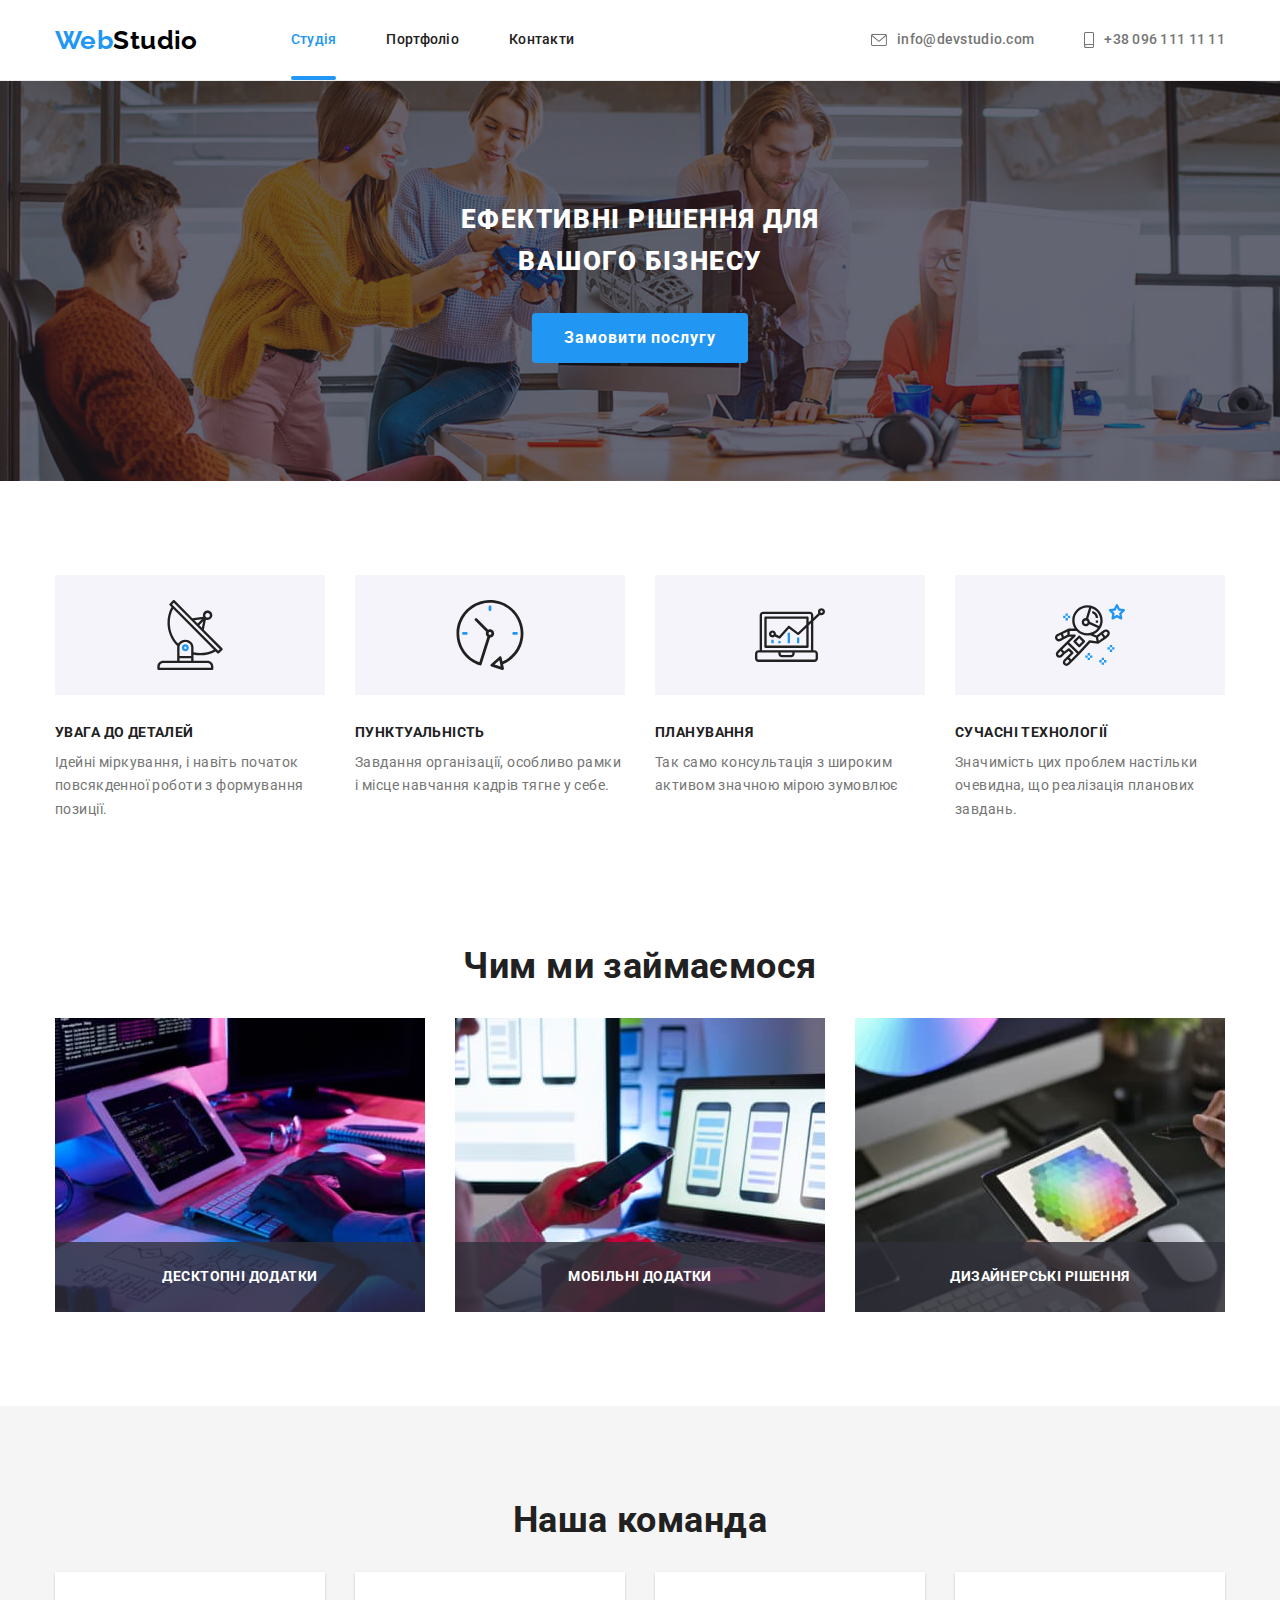
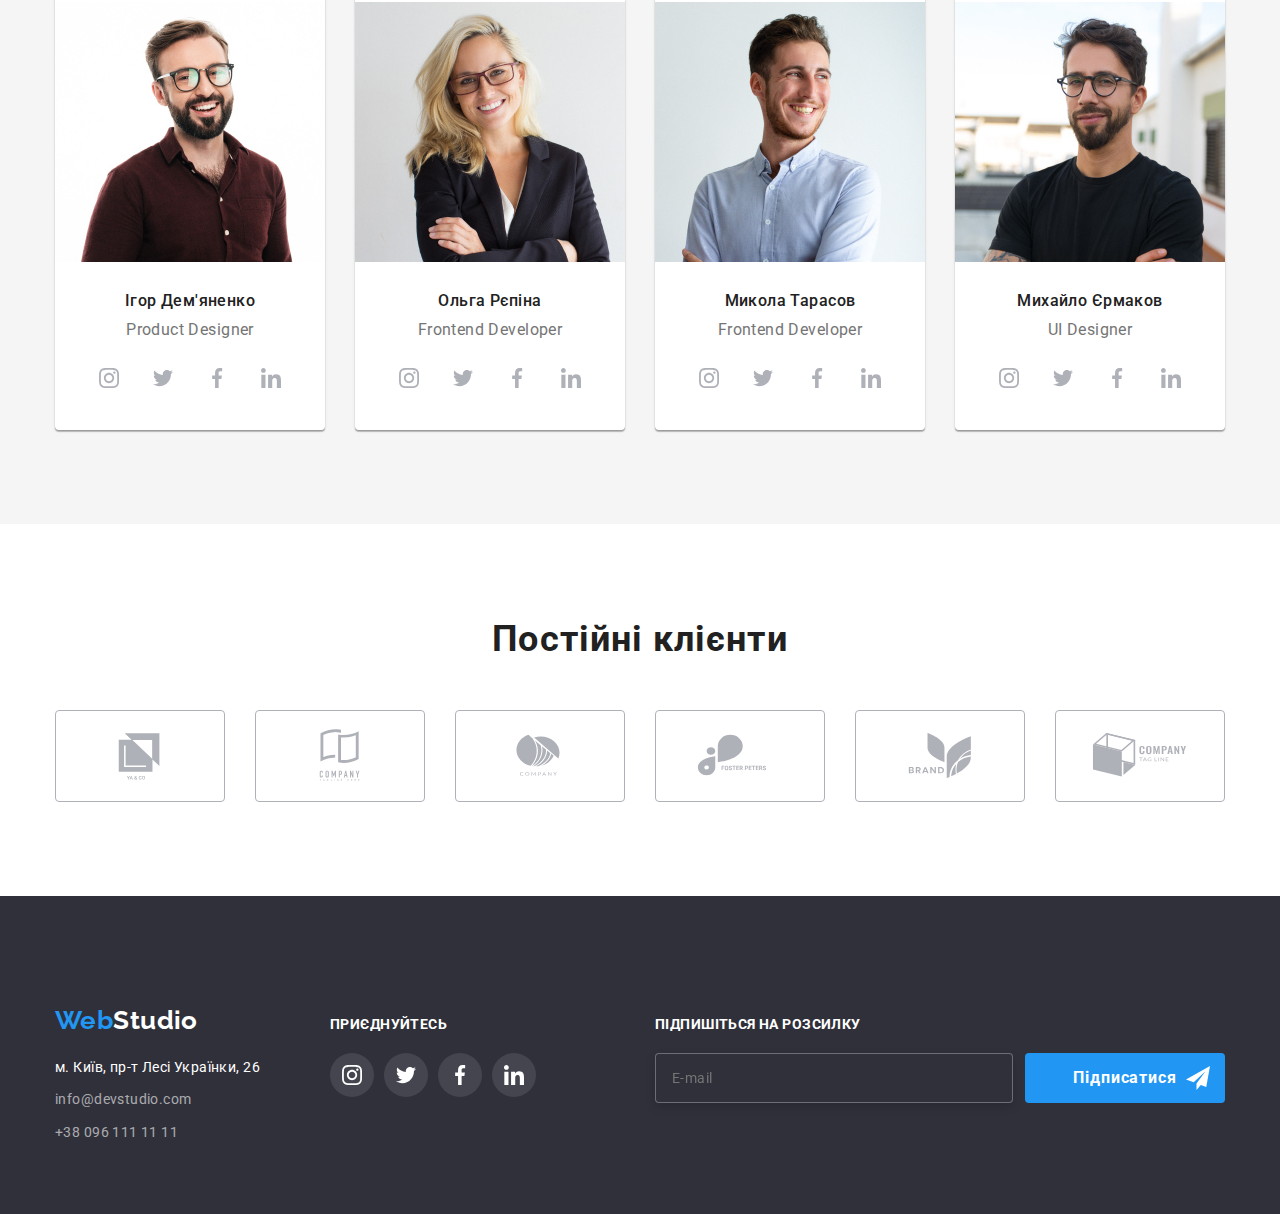
==== commit 2ace118c: "add" ====
--- a/index.html
+++ b/index.html
@@ -63,7 +63,9 @@
           </li>
         </ul>
       </div>
+
       <!-- mobile-menu -->
+
       <div class="mobile-menu" data-menu>
         <div class="container mobile-menu__container">
           <button class="mobile-menu__close-button" data-menu-close>
@@ -74,30 +76,46 @@
 
           <ul class="mobile-nav-list list">
             <li class="mobile-nav-list__item">
-              <a href="/index.html" class="mobile-nav-list__link link current">Студія</a>
+              <a
+                href="/index.html"
+                class="link mobile-nav-list__link link mobile-nav-list__link_current"
+                >Студія</a
+              >
             </li>
             <li class="mobile-nav-list__item">
-              <a href="./portfolio.html" class="mobile-nav-list__link link">Портфоліо</a>
+              <a href="./portfolio.html" class="link mobile-nav-list__link">Портфоліо</a>
             </li>
             <li class="mobile-nav-list__item">
-              <a href="#" class="mobile-nav-list__link link">Контакти</a>
+              <a href="#" class="link mobile-nav-list__link">Контакти</a>
             </li>
           </ul>
 
           <ul class="mobile-menu__contacts list">
             <li class="mobile-menu__contacts-tel">
-              <a class="contact-phone__number link" href="tel:+380961111111"> +38 096 111 11 11</a>
-            </li>
-            <li class="mobile-menu__contacts-tel">
-              <a class="contact__mail link" href="mailto:info@devstudio.com"> info@devstudio.com</a>
+              <a class="mobile-menu__contacts-tel-item link" href="tel:+380961111111">
+                +38 096 111 11 11</a
+              >
+            </li>
+            <li class="mobile-menu__contacts-mail">
+              <a class="mobile-menu__contacts-mail-item link" href="mailto:info@devstudio.com">
+                info@devstudio.com</a
+              >
             </li>
           </ul>
 
-          <ul class="mobile-menu-social list">
-            <li class="mobile-menu-social-icon">Instagram</li>
-            <li class="mobile-menu-social-icon">Twitter</li>
-            <li class="mobile-menu-social-icon">Facebook</li>
-            <li class="mobile-menu-social-icon">Linkedin</li>
+          <ul class="mobile-nav-social-list list">
+            <li class="mobile-nav-social-list__item">
+              <a class="link mobile-nav-social-list__link" lang="en" href="">Instagram</a>
+            </li>
+            <li class="mobile-nav-social-list__item">
+              <a class="link mobile-nav-social-list__link" lang="en" href="">Twitter</a>
+            </li>
+            <li class="mobile-nav-social-list__item">
+              <a class="link mobile-nav-social-list__link" lang="en" href="">Facebook</a>
+            </li>
+            <li class="mobile-nav-social-list__item">
+              <a class="link mobile-nav-social-list__link" lang="en" href="">Linkedin</a>
+            </li>
           </ul>
         </div>
       </div>
--- a/css/main.min.css
+++ b/css/main.min.css
@@ -1 +1 @@
-h1,h2,h3,h4,p{margin-top:0;margin-bottom:0}ul,ol{margin-top:0;margin-bottom:0;padding-left:0}.link{text-decoration:none}.list{list-style:none}img{display:block;max-width:100%;height:auto}button{font-family:inherit;cursor:pointer}body{font-family:var(--primary-font);font-size:14px;letter-spacing:.03em;background-color:var(--hero-title-color);color:var(--primary-text-color)}.section{padding-top:60px;padding-bottom:60px}@media screen and (min-width: 1200px){.section{padding-top:94px;padding-bottom:94px}}.container{padding-left:15px;padding-right:15px}@media screen and (min-width: 480px){.container{width:480px;margin-left:auto;margin-right:auto}}@media screen and (min-width: 768px){.container{width:768px;margin-left:auto;margin-right:auto}}@media screen and (min-width: 1200px){.container{width:1200px}}:root{--primary-font: "Roboto", sans-serif;--secondary-font: "Raleway", sans-serif;--accent-color: #2196F3;--primary-text-color: #212121;--secondary-text-color: #757575;--logo-color: #000000;--hero-title-color: #FFFFFF;--background-dar-color: #2f303a;--background-cloudy-color: #F5F5F5;--contacts-color: rgba(255, 255, 255, 0.6);--transition-delay: 250ms cubic-bezier(0.4, 0, 0.2, 1)}.visually-hidden{position:absolute;white-space:nowrap;width:1px;height:1px;overflow:hidden;border:0;padding:0;clip:rect(0 0 0 0);clip-path:inset(50%);margin:-1px}.logo{font-family:var(--secondary-font);font-weight:700;font-size:26px;line-height:1.19;margin-right:93px;color:var(--logo-color)}.backdrop{position:fixed;top:0;left:0;z-index:100;width:100%;height:100%;background-color:rgba(0,0,0,.2);transition:opacity 500ms ease,visibility 500ms ease}.backdrop.is-hidden{visibility:hidden;opacity:0;pointer-events:none}.modal{position:absolute;top:50%;left:50%;padding:40px;transform:translate(-50%, -50%);width:528px;height:580px;background-color:var(--hero-title-color)}.modal-close-btn{position:absolute;top:8px;right:8px;display:flex;align-items:center;justify-content:center;width:30px;height:30px;border-radius:50%;background-color:rgba(0,0,0,0);background:var(--hero-title-color);border:1px solid rgba(0,0,0,.1);padding:0}@media screen and (max-width: 479px){.modal{width:320px;height:609px;padding:40px 20px}}@media screen and (min-width: 1200px){.modal{width:528px;height:581px}}.modal-form-title{font-family:var(--primary-font);font-weight:700;font-size:20px;line-height:1.15;text-align:center;letter-spacing:.03em;margin-bottom:12px;color:var(--primary-text-color)}.modal-form{display:flex;margin-bottom:10px;flex-direction:column}.modal-form-input{width:448px;height:40px;padding-left:42px;border:1px solid rgba(33,33,33,.2);border-radius:4px;transition:border-color var(--transition-delay)}.modal-form-input:focus+.modal-form-input-icon{fill:var(--accent-color)}.modal-form-input:focus{outline:none;border-color:var(--accent-color)}.modal-form-field-desc{font-family:var(--primary-font);font-size:12px;line-height:1.16;letter-spacing:.01em;margin-bottom:4px;color:var(--secondary-text-color)}.modal-form-input-wrapper{display:block;position:relative;margin-bottom:10px;margin-top:4px}.modal-form-input-icon{position:absolute;display:block;top:50%;left:12px;width:18px;height:18px;transform:translateY(-50%);transition:fill var(--transition-delay)}.modal-form-message{width:448px;height:120px;padding:12px 16px;border:1px solid rgba(33,33,33,.2);border-radius:4px;resize:none;transition:border-color var(--transition-delay)}.modal-form-message:focus{outline:none;border-color:var(--accent-color)}.modal-form-check-field{display:flex;align-items:center;justify-content:center;margin-bottom:30px}.modal-checkbox{width:16px;height:15px;border:1px solid var(--primary-text-color);border-radius:3px;cursor:pointer;margin-right:7px}.modal-form-check:checked+.modal-checkbox{background-color:var(--accent-color);border:none}.modal-form-own{font-family:var(--primary-font);font-size:14px;line-height:1.71;letter-spacing:.03em;color:var(--secondary-text-color);display:none;fill:var(--hero-title-color)}.modal-form-text{font-size:14px;line-height:1.71;letter-spacing:.03em;color:var(--secondary-text-color)}.modal-form-check:checked+.modal-checkbox .modal-form-own{display:block}.contract{color:var(--accent-color)}.modal-form-check{position:absolute;appearance:none}.modal-form-submit{font-family:var(--primary-font);font-weight:700;font-size:16px;line-height:1.88;align-items:center;align-self:center;letter-spacing:.06em;border:none;width:200px;height:50px;background:var(--accent-color);color:var(--hero-title-color);box-shadow:0px 4px 4px rgba(0,0,0,.15);border-radius:4px}.mobile-menu{position:fixed;top:0;left:0;z-index:100;width:100%;height:100%;background-color:#fff;opacity:0;visibility:hidden;pointer-events:none}.mobile-menu.is-open{opacity:1;visibility:visible;pointer-events:auto}.mobile-menu__container{position:relative;padding-left:40px}.mobile-menu__close-button{position:absolute;top:10px;right:15px;background:rgba(0,0,0,0);border:0;padding:0;line-height:0}.mobile-menu__close-icon{width:40px;height:40px}.mobile-menu__close-icon:hover,.mobile-menu__close-icon:focus{fill:var(--accent-color)}.mobile-nav-list{padding-top:48px}.mobile-nav-list__item{padding-bottom:32px}.mobile-nav-list__link{font-size:40px;line-height:1.17;letter-spacing:.02em;color:var(--primary-text-color)}.mobile-menu-social{display:flex}.mobile-menu-social-icon{flex-direction:row;align-items:center;padding-right:20px;margin-top:64px;font-weight:500;font-size:18px;line-height:1.22;letter-spacing:.02em;color:var(--accent-color)}.mobile-menu-social-icon::after{display:inline-block;content:"";right:0;width:22px;height:0;border:1px solid rgba(33,33,33,.2);transform:rotate(90deg)}.mobile-menu__contacts-tel{padding-top:32px}.mobile-menu__contacts{margin-top:302px}.contact__mail{font-weight:500;font-size:24px;line-height:1.16;letter-spacing:.02em;color:var(--secondary-text-color)}.contact-mail:hover,.contact-mail:focus{color:var(--accent-color)}.contact-phone__number{font-weight:500;font-size:24px;line-height:1.16;letter-spacing:.02em;color:var(--secondary-text-color)}.contact-phone-number:hover,.contact-phone-number:focus{color:var(--accent-color)}.menu.current::after{position:absolute;content:"";display:block;width:100%;height:4px;left:0;bottom:-1px;margin-top:28px;background-color:var(--accent-color);border-radius:2px}.mobile-nav-list__link:hover,.mobile-nav-list__link:focus{color:var(--accent-color)}.hero{background-color:#c4c4c4;text-align:center;padding-top:118px;padding-bottom:118px;margin-left:auto;margin-right:auto;background-image:linear-gradient(rgba(47, 48, 58, 0.4), rgba(47, 48, 58, 0.4)),url("../images/img-mobile/hero-bg-mobile.jpg");background-repeat:no-repeat;background-position:center;background-size:cover}@media screen and (min-device-pixei-ratio: 2)and (max-width: 767px),screen and (min-resolution: 192dpi)and (max-width: 767px),screen and (min-resolution: 2dppx)and (max-width: 767px){.hero{background-image:linear-gradient(rgba(47, 48, 58, 0.4), rgba(47, 48, 58, 0.4)),url("../images/img-mobile/hero-bg-mobile@2x.jpg")}}@media screen and (min-width: 767px){.hero{background-image:linear-gradient(rgba(47, 48, 58, 0.4), rgba(47, 48, 58, 0.4)),url("../images/img-tablet/hero-bg-tablet.jpg")}}@media screen and (min-device-pixei-ratio: 2)and (min-width: 767px),screen and (min-resolution: 192dpi)and (min-width: 767px),screen and (min-resolution: 2dppx)and (min-width: 767px){.hero{background-image:linear-gradient(rgba(47, 48, 58, 0.4), rgba(47, 48, 58, 0.4)),url("../images/img-tablet/hero-bg-tablet@2x.jpg")}}@media screen and (min-width: 1200px){.hero{background-image:linear-gradient(rgba(47, 48, 58, 0.4), rgba(47, 48, 58, 0.4)),url("../images/img-desktop/hero-bg-desktop.jpg")}}@media screen and (min-device-pixei-ratio: 2)and (min-width: 1200px),screen and (min-resolution: 192dpi)and (min-width: 1200px),screen and (min-resolution: 2dppx)and (min-width: 1200px){.hero{background-image:linear-gradient(rgba(47, 48, 58, 0.4), rgba(47, 48, 58, 0.4)),url("../images/img-desktop/hero-bg-desktop@2x.jpg")}}.hero__title{margin-bottom:30px;margin-left:auto;margin-right:auto;width:360px;text-transform:uppercase;color:var(--hero-title-color);font-family:"Roboto";font-weight:900;font-size:26px;line-height:1.61;text-align:center;letter-spacing:.06em}.button{border:none;border-radius:4px;padding:10px 32px;font-family:var(--primary-font);font-weight:700;font-size:16px;line-height:1.87;letter-spacing:.06em;background-color:var(--accent-color);color:var(--hero-title-color)}.antenna-box{display:flex;margin-bottom:30px;width:450px;height:120px;justify-content:center;align-items:center;background-color:#f5f4fa}.antenna-icon{width:70px;height:70px;justify-content:center;align-items:center}.title{margin-bottom:10px}.text{padding-bottom:30px;color:var(--secondary-text-color)}@media screen and (max-width: 767px){.antenna-box{width:450px}}@media screen and (min-width: 768px){.antenna-box{width:354px}}@media screen and (min-width: 1200px){.antenna-box{width:270px}.benefit-list{display:flex;justify-content:center;flex-basis:calc((100% - 90px)/4)}}@media screen and (min-width: 1200px)and (max-width: 767px){.title{text-align:center}}@media screen and (min-width: 1200px)and (min-width: 768px)and (max-width: 1199px){.benefit-list{gap:30px}}@media screen and (min-width: 1200px)and (min-width: 1200px){.title{align-items:left}}@media screen and (min-width: 1200px){.elements{margin-right:30px;column-gap:30px}}@media screen and (max-width: 1199px){.section-title-page{display:none}}.section-title-page{padding-top:0}.foto-elements{flex-basis:calc((100% - 60px)/3)}.section-title{margin-bottom:50px;font-weight:700;font-size:36px;line-height:1.16;text-align:center}.foto-item{display:flex;padding-bottom:94px;column-gap:30px}.title{font-weight:700;font-size:14px;line-height:1.14;text-transform:uppercase}.text{line-height:1.71;color:var(--secondary-text-color)}.foto-img{position:relative}.overley-img{position:absolute;left:0;bottom:0;height:70px;width:370px;background-color:rgba(47,48,58,.8);display:flex;align-items:center;justify-content:center;font-family:var(--primary-font);font-weight:700;font-size:14px;line-height:1.14;letter-spacing:.03em;text-transform:uppercase;color:var(--hero-title-color)}.team-list{justify-content:center;align-items:center;grid-gap:30px}.section-title{margin-bottom:30px}.imagene-fone{flex-basis:calc((100% - 90px)/4);border-radius:0px 0px 4px 4px;background-color:var(--hero-title-color);box-shadow:0px 1px 3px rgba(0,0,0,.12),0px 1px 1px rgba(0,0,0,.14),0px 2px 1px rgba(0,0,0,.2)}.team{background-color:var(--background-cloudy-color)}.title-page{margin-bottom:10px;font-weight:500;font-size:16px;line-height:1.18;text-align:center}.text-page{font-size:16px;line-height:1.18;text-align:center;margin-bottom:16px;color:var(--secondary-text-color)}.teamlist{padding-bottom:30px;padding-top:30px}.social-list-icon{width:20px;height:20px;fill:#afb1b8}.team__img{margin-top:30px}.social-list{flex-wrap:wrap;display:flex;justify-content:center;column-gap:10px;list-style:none}.social-list-link{display:flex;justify-content:center;align-items:center;width:44px;height:44px;border-radius:50%;background-color:var(--hero-title-color);transition:background-color 250ms cubic-bezier(0.4, 0, 0.2, 1),color 250ms cubic-bezier(0.4, 0, 0.2, 1)}.social-list-link:hover,.social-list-link:focus{background-color:var(--accent-color)}.social-list-link:hover .social-list-icon,.social-list-link:focus .social-list-icon{fill:var(--hero-title-color)}@media screen and (max-width: 767px){.imagine-fone{width:450px}}@media screen and (min-width: 768px){.imagine-fone{width:354px}}@media screen and (min-width: 1200px){.imagine-fone{width:270px}.team-list{display:flex}}.client{flex-wrap:wrap;display:flex;gap:30px}.clients{font-family:var(--primary-font);font-weight:700;font-size:36px;line-height:42px;text-align:center;letter-spacing:.03em;margin-bottom:50px;color:var(--primary-text-color)}.logo-client{width:106px;height:60px;fill:#afb1b8;fill:currentColor}.client-frame{display:flex;width:210px;height:92px;align-items:center;justify-content:center;border-radius:4px;border:1px solid #afb1b8;color:#afb1b8;transition:color 250ms cubic-bezier(0.4, 0, 0.2, 1),border 250ms cubic-bezier(0.4, 0, 0.2, 1)}.client-frame:hover,.client-frame:focus{border:1px solid var(--accent-color);color:var(--accent-color)}@media screen and (max-width: 767px){.client-frame{width:210px}}@media screen and (min-width: 768px){.client-frame{width:226px}}@media screen and (min-width: 1200px){.client-frame{width:170px}}.page-footer{text-align:center;padding-top:60px;padding-bottom:60px;background-color:var(--background-dar-color)}@media screen and (min-width: 1200px){.page-footer{text-align:left}}.adrees-page{margin-top:20px}.logo-footer{display:inline-block;font-family:var(--secondary-font);font-weight:700;font-size:26px;line-height:1.19;color:var(--hero-title-color)}.adrees-footer{margin-top:20px;font-style:normal;font-weight:400;line-height:1.71;color:var(--hero-title-color)}.page-contact{margin-bottom:9px}.contact-footer{font-style:normal;font-weight:400;line-height:1.71;color:var(--contacts-color)}.contact-footer:hover,.contact-footer:focus{color:var(--accent-color);font-weight:500;font-size:16px;line-height:1.62;text-align:center}.social-page{display:block;margin-bottom:0;margin-top:0;list-style:none}@media screen and (min-width: 1200px){.social-page{display:flex}}@media screen and (min-width: 768px){.social-page{display:flex;align-items:baseline;justify-content:space-around;flex-wrap:wrap;row-gap:60px}}.social-list-focus{display:flex;justify-content:center;text-align:center;gap:10px}@media screen and (min-width: 1200px){.social-list-focuse{justify-content:space-between}}.social-list-page{margin-top:60px}@media screen and (min-width: 1200px){.social-list-page{margin-left:70px}}.titlepage{font-family:var(--primary-font);font-weight:700;font-size:14px;line-height:1.14;letter-spacing:.03em;text-transform:uppercase;color:var(--hero-title-color)}.social-list-adress{display:flex;justify-content:center;align-items:center;width:44px;height:44px;margin-top:20px;border-radius:50%;fill:var(--accent-color);background:rgba(255,255,255,.1);color:var(--hero-title-color);transition:background-color var(--transition-delay)}.social-list-adress:hover,.social-list-adress:focus{background-color:var(--accent-color);color:var(--hero-title-color)}.social-list-icons{width:20px;height:20px;fill:var(--hero-title-color)}.footer-modal-form{margin-left:auto}@media screen and (min-width: 768px){.footer-modal-form{display:flex;flex-direction:column;align-items:center;margin-left:auto;margin-right:auto}.footer-modal-text{margin-top:247px}}@media screen and (min-width: 1200px){.footer-modal-form{display:block;margin-right:0}}.footer-modal-text{font-family:var(--primary-font);font-weight:700;font-size:14px;line-height:1.14;letter-spacing:.03em;margin-bottom:20px;margin-top:60px;text-transform:uppercase;color:var(--hero-title-color)}@media screen and (min-width: 1200px){.footer-form{display:inline-flex}}.footer-form-message{width:100%;height:50px;padding-left:16px;padding-top:15px;padding-bottom:15px;padding-right:295px;background-color:#2f303a;border:1px solid rgba(255,255,255,.3);filter:drop-shadow(0px 4px 4px rgba(0, 0, 0, 0.15));border-radius:4px;align-items:center;letter-spacing:.03em;color:rgba(255,255,255,.6)}@media screen and (max-width: 767px){.footer-form-field{width:100%}}@media screen and (min-width: 768px){.footer-form-field{width:450px}}@media screen and (min-width: 1200px){.footer-form-field{width:358px}}.footer-form-button{position:relative;font-family:var(--primary-font);font-weight:700;font-size:16px;line-height:1.87;letter-spacing:.06em;display:flex;justify-content:center;align-items:center;text-align:center;width:200px;height:50px;margin-top:20px;margin-left:12px;padding:10px 28px;border-radius:4px;color:var(--hero-title-color);background:var(--accent-color);border:none;cursor:pointer}@media screen and (min-width: 1200px){.footer-form-button{margin-top:0}}.footer-button-text{position:absolute;gap:10px;top:10px;left:28px;font-style:normal;font-size:16px;line-height:1.88;letter-spacing:.06em;color:var(--hero-title-color)}.modal-footer-icon{position:absolute;top:13px;right:28px;width:24px;height:24px}.footer-modal-text{font-family:var(--primary-font);font-weight:700;font-size:14px;line-height:1.14;letter-spacing:.03em;margin-bottom:20px;text-transform:uppercase;color:var(--hero-title-color)}.footer-form-message{width:358px;height:50px;padding-left:16px;padding-top:15px;padding-bottom:15px;padding-right:295px;background-color:#2f303a;border:1px solid rgba(255,255,255,.3);filter:drop-shadow(0px 4px 4px rgba(0, 0, 0, 0.15));border-radius:4px;align-items:center;letter-spacing:.03em;color:rgba(255,255,255,.6)}.modal-footer-icon{display:flex;align-items:center;justify-items:center;width:24px;height:24px;margin-left:10px;top:13px;right:15px;fill:var(--hero-title-color)}.footer-form-button{font-family:var(--primary-font);font-weight:700;font-size:16px;line-height:1.87;letter-spacing:.06em;display:flex;justify-content:center;align-items:center;text-align:center;width:200px;height:50px;margin-left:12px;padding:10px 28px;border-radius:4px;color:var(--hero-title-color);background:var(--accent-color);border:none;cursor:pointer}.footer-modal-page{display:flex;align-items:center;justify-content:center}.footer-modal-text{font-family:var(--primary-font);font-weight:700;font-size:14px;line-height:1.14;letter-spacing:.03em;margin-bottom:20px;text-transform:uppercase;color:var(--hero-title-color)}.footer-form-message{width:358px;height:50px;padding-left:16px;padding-top:15px;padding-bottom:15px;padding-right:295px;background-color:#2f303a;border:1px solid rgba(255,255,255,.3);filter:drop-shadow(0px 4px 4px rgba(0, 0, 0, 0.15));border-radius:4px;align-items:center;letter-spacing:.03em;color:rgba(255,255,255,.6)}.modal-footer-icon{display:flex;align-items:center;justify-items:center;width:24px;height:24px;margin-left:10px;top:13px;right:15px;fill:var(--hero-title-color)}.footer-form-button{font-family:var(--primary-font);font-weight:700;font-size:16px;line-height:1.87;letter-spacing:.06em;display:flex;justify-content:center;align-items:center;text-align:center;width:200px;height:50px;margin-left:12px;padding:10px 28px;border-radius:4px;color:var(--hero-title-color);background:var(--accent-color);border:none;cursor:pointer}.flex-container{display:flex;flex-wrap:wrap;gap:30px;flex-basis:calc((100% - 60px)/3)}.flex-section{padding-bottom:94px;margin-top:94px}.ikons:hover,.ikons:focus{box-shadow:0px 3px 1px rgba(0,0,0,.1),0px 1px 2px rgba(0,0,0,.08),0px 2px 2px rgba(0,0,0,.12)}.page-main{display:flex;justify-content:center;padding-bottom:50px;column-gap:8px}.pagetest{font-weight:700;font-size:18px;line-height:2;letter-spacing:.06em;margin-bottom:4px;color:var(--logo-color)}.pagelist{font-size:16px;line-height:1.87;color:var(--secondary-text-color)}.flex-element{padding:20px 24px;border:1px solid #eee}.pagemain{padding:6px 22px;border:1px solid rgba(0,0,0,0);border-radius:4px;font-family:var(--primary-font);font-weight:500;font-size:16px;line-height:1.62;text-align:center;letter-spacing:.03em;color:var(--primary-text-color);transition:color 250ms cubic-bezier(0.4, 0, 0.2, 1),box-shadow 250ms cubic-bezier(0.4, 0, 0.2, 1),background-color 250ms cubic-bezier(0.4, 0, 0.2, 1)}.pagemain:hover,.pagemain:focus{background-color:var(--accent-color);color:var(--background-cloudy-color)}.pageflex{display:block;text-decoration:none;transition:box-shadow var(--transition-delay)}.pageflex:hover,.pageflex:focus{box-shadow:0px 1px 1px rgba(0,0,0,.12),0px 4px 4px rgba(0,0,0,.06),1px 4px 6px rgba(0,0,0,.16)}.team-list-img{position:relative;overflow:hidden}.overlay{position:absolute;top:0;left:0;width:100%;height:100%;background-color:rgba(33,150,243,.9);padding-top:63px;padding-bottom:63px;padding-left:24px;padding-right:24px;overflow:auto;font-family:var(--primary-font);font-size:18px;line-height:1.55;letter-spacing:.03em;color:var(--hero-title-color);transform:translateY(100%);transition:transform var(--transition-delay)}.pageflex:hover .overlay,.pageflex:focus .overlay{transform:translateY(0%)}.model-close-icon:hover{fill:var(--accent-color)}.menu__link{display:block;font-weight:500;font-size:14px;line-height:1.14;letter-spacing:.02em;color:var(--primary-text-color);position:relative;transition:color var(--transition-delay)}@media screen and (max-width: 767px){.menu{display:none}.contact{display:none}.page-header{padding-top:16px;padding-bottom:16px}.page-header__container{display:flex;align-items:center;justify-content:space-between}.open-mobile-menu-btn{line-height:0;border:none;background-color:rgba(0,0,0,0);padding:0}.open-mobile-menu-btn_icon{width:40px;height:40px}.accent{color:var(--accent-color)}}@media screen and (min-width: 768px){.open-mobile-menu-btn{display:none}.page-header{border-bottom:1px solid #ececec}.page-header__container{display:flex;margin-left:auto;margin-right:auto}.page-navigation{display:flex;align-items:center}.icon__envelope{width:16px;height:12px;margin-right:10px;fill:currentColor}.smart__phone{width:10px;height:16px;margin-right:10px;fill:currentColor}.logo{font-family:var(--secondary-font);font-weight:700;font-size:26px;line-height:1.19;margin-left:auto;color:var(--logo-color)}.contact{flex-direction:row;margin-top:21px;margin-bottom:21px;align-items:center}.accent{color:var(--accent-color)}.menu{display:flex;margin-top:32px;margin-bottom:32px;margin-right:96px;column-gap:50px}.menu.link{display:block;position:relative;padding-top:32px;padding-bottom:32px;font-weight:500;font-size:14px;line-height:1.14;letter-spacing:.02em;color:var(--primary-text-color);transition:color var(--transition-delay)}.menu.current::after{position:absolute;content:"";display:block;width:100%;height:4px;left:0;bottom:-1px;margin-top:28px;background-color:var(--accent-color);border-radius:2px}.menu__link:hover,.menu__link:focus{color:var(--accent-color)}.menu__link.current{color:var(--accent-color)}.contact-mail{font-style:normal;font-weight:500;display:flex;align-items:center;line-height:1.14;letter-spacing:.02em;color:var(--secondary-text-color);transition:color var(--transition-delay)}.contact-mail:hover,.contact-mail:focus{color:var(--accent-color)}.contact-phone-number{font-style:normal;font-weight:500;display:flex;align-items:center;line-height:1.14;letter-spacing:.02em;color:var(--secondary-text-color)}.contact-phone-number:hover,.contact-phone-number:focus{color:var(--accent-color)}}@media screen and (min-width: 1200px){.page-header{border-bottom:1px solid #ececec}.page-header-container{display:flex}.page-navigation{display:flex;align-items:center}.icon__envelope{width:16px;height:12px;margin-right:10px;fill:currentColor}.smart__phone{width:10px;height:16px;margin-right:10px;fill:currentColor}.contact{display:flex;margin-left:auto;align-items:center;justify-content:center}.contact-phone-number{margin-left:50px}.accent{color:var(--accent-color)}.menu{display:flex;margin-top:32px;margin-bottom:32px;column-gap:50px}.menu.link{display:block;padding-top:32px;padding-bottom:32px;font-weight:500;font-size:14px;line-height:1.14;letter-spacing:.02em;color:var(--primary-text-color);position:relative;transition:color var(--transition-delay)}.menu.current::after{position:absolute;content:"";display:block;width:100%;height:4px;left:0;bottom:-1px;margin-top:28px;background-color:var(--accent-color);border-radius:2px}.menu__link:hover,.menu__link:focus{color:var(--accent-color)}.menu__link.current{color:var(--accent-color)}.contact-mail{font-style:normal;font-weight:500;display:flex;align-items:center;line-height:1.14;letter-spacing:.02em;color:var(--secondary-text-color);transition:color var(--transition-delay)}.contact-mail:hover,.contact-mail:focus{color:var(--accent-color)}.contact-phone-number{font-style:normal;font-weight:500;display:flex;align-items:center;line-height:1.14;letter-spacing:.02em;color:var(--secondary-text-color)}.contact-phone-number:hover,.contact-phone-number:focus{color:var(--accent-color)}}/*# sourceMappingURL=main.min.css.map */+h1,h2,h3,h4,p{margin-top:0;margin-bottom:0}ul,ol{margin-top:0;margin-bottom:0;padding-left:0}.link{text-decoration:none}.list{list-style:none}img{display:block;max-width:100%;height:auto}button{font-family:inherit;cursor:pointer}body{font-family:var(--primary-font);font-size:14px;letter-spacing:.03em;background-color:var(--hero-title-color);color:var(--primary-text-color)}.section{padding-top:60px;padding-bottom:60px}@media screen and (min-width: 1200px){.section{padding-top:94px;padding-bottom:94px}}.container{padding-left:15px;padding-right:15px}@media screen and (min-width: 480px){.container{width:480px;margin-left:auto;margin-right:auto}}@media screen and (min-width: 768px){.container{width:768px;margin-left:auto;margin-right:auto}}@media screen and (min-width: 1200px){.container{width:1200px}}:root{--primary-font: "Roboto", sans-serif;--secondary-font: "Raleway", sans-serif;--accent-color: #2196F3;--primary-text-color: #212121;--secondary-text-color: #757575;--logo-color: #000000;--hero-title-color: #FFFFFF;--background-dar-color: #2f303a;--background-cloudy-color: #F5F5F5;--contacts-color: rgba(255, 255, 255, 0.6);--transition-delay: 250ms cubic-bezier(0.4, 0, 0.2, 1)}.visually-hidden{position:absolute;white-space:nowrap;width:1px;height:1px;overflow:hidden;border:0;padding:0;clip:rect(0 0 0 0);clip-path:inset(50%);margin:-1px}.logo{font-family:var(--secondary-font);font-weight:700;font-size:26px;line-height:1.19;margin-right:93px;color:var(--logo-color)}.backdrop{position:fixed;top:0;left:0;z-index:100;width:100%;height:100%;background-color:rgba(0,0,0,.2);transition:opacity 500ms ease,visibility 500ms ease}.backdrop.is-hidden{visibility:hidden;opacity:0;pointer-events:none}.modal{position:absolute;top:50%;left:50%;padding:40px;transform:translate(-50%, -50%);width:528px;height:580px;background-color:var(--hero-title-color)}.modal-close-btn{position:absolute;top:8px;right:8px;display:flex;align-items:center;justify-content:center;width:30px;height:30px;border-radius:50%;background-color:rgba(0,0,0,0);background:var(--hero-title-color);border:1px solid rgba(0,0,0,.1);padding:0}@media screen and (max-width: 479px){.modal{width:320px;height:609px;padding:40px 20px}}@media screen and (min-width: 1200px){.modal{width:528px;height:581px}}.modal-form-title{font-family:var(--primary-font);font-weight:700;font-size:20px;line-height:1.15;text-align:center;letter-spacing:.03em;margin-bottom:12px;color:var(--primary-text-color)}.modal-form{display:flex;margin-bottom:10px;flex-direction:column}.modal-form-input{width:100%;height:40px;padding-left:42px;border:1px solid rgba(33,33,33,.2);border-radius:4px;transition:border-color var(--transition-delay)}.modal-form-input:focus+.modal-form-input-icon{fill:var(--accent-color)}.modal-form-input:focus{outline:none;border-color:var(--accent-color)}.modal-form-field-desc{font-family:var(--primary-font);font-size:12px;line-height:1.16;letter-spacing:.01em;margin-bottom:4px;color:var(--secondary-text-color)}.modal-form-input-wrapper{display:block;position:relative;margin-bottom:10px;margin-top:4px}.modal-form-input-icon{position:absolute;display:block;top:50%;left:12px;width:18px;height:18px;transform:translateY(-50%);transition:fill var(--transition-delay)}.modal-form-message{width:100%;height:120px;padding:12px 16px;border:1px solid rgba(33,33,33,.2);border-radius:4px;resize:none;transition:border-color var(--transition-delay)}.modal-form-message:focus{outline:none;border-color:var(--accent-color)}.modal-form-check-field{display:flex;align-items:center;justify-content:center;margin-bottom:30px}.modal-checkbox{width:16px;height:15px;border:1px solid var(--primary-text-color);border-radius:3px;cursor:pointer;margin-right:7px}.modal-form-check:checked+.modal-checkbox{background-color:var(--accent-color);border:none}.modal-form-own{font-family:var(--primary-font);font-size:14px;line-height:1.71;letter-spacing:.03em;color:var(--secondary-text-color);display:none;fill:var(--hero-title-color)}.modal-form-text{font-size:14px;line-height:1.71;letter-spacing:.03em;color:var(--secondary-text-color)}.modal-form-check:checked+.modal-checkbox .modal-form-own{display:block}.contract{color:var(--accent-color)}.modal-form-check{position:absolute;appearance:none}.modal-form-submit{font-family:var(--primary-font);font-weight:700;font-size:16px;line-height:1.88;align-items:center;align-self:center;letter-spacing:.06em;border:none;width:200px;height:50px;background:var(--accent-color);color:var(--hero-title-color);box-shadow:0px 4px 4px rgba(0,0,0,.15);border-radius:4px}.mobile-menu{position:fixed;top:0;left:0;z-index:100;width:100%;height:100%;background-color:#fff;opacity:0;visibility:hidden;pointer-events:none}.mobile-menu.is-open{opacity:1;visibility:visible;pointer-events:auto}.mobile-menu__container{position:relative;padding-left:40px}.mobile-menu__close-button{position:absolute;top:10px;right:15px;background:rgba(0,0,0,0);border:0;padding:0;line-height:0}.mobile-menu__close-icon{width:40px;height:40px}.mobile-menu__close-icon:hover,.mobile-menu__close-icon:focus{fill:var(--accent-color)}.mobile-nav-list{padding-top:48px}.mobile-nav-list__item{padding-bottom:32px}.mobile-nav-list__link{font-size:40px;line-height:1.17;letter-spacing:.02em;color:var(--primary-text-color)}.mobile-menu-social{display:flex}.mobile-menu-social-icon{flex-direction:row;align-items:center;padding-right:20px;margin-top:64px;font-weight:500;font-size:18px;line-height:1.22;letter-spacing:.02em;color:var(--accent-color)}.mobile-menu-social-icon::after{display:inline-block;content:"";right:0;width:22px;height:0;border:1px solid rgba(33,33,33,.2);transform:rotate(90deg)}.mobile-menu__contacts-tel{padding-top:32px}.mobile-menu__contacts{margin-top:302px}.contact__mail{font-weight:500;font-size:24px;line-height:1.16;letter-spacing:.02em;color:var(--secondary-text-color)}.contact-mail:hover,.contact-mail:focus{color:var(--accent-color)}.contact-phone__number{font-weight:500;font-size:24px;line-height:1.16;letter-spacing:.02em;color:var(--secondary-text-color)}.contact-phone-number:hover,.contact-phone-number:focus{color:var(--accent-color)}.menu.current::after{position:absolute;content:"";display:block;width:100%;height:4px;left:0;bottom:-1px;margin-top:28px;background-color:var(--accent-color);border-radius:2px}.mobile-nav-list__link:hover,.mobile-nav-list__link:focus{color:var(--accent-color)}.mobile-nav-list{margin-top:48px}.mobile-nav-list__link{color:#212121;font-weight:500;font-size:40px;line-height:1.18;letter-spacing:.02em}.mobile-nav-list__item{padding-bottom:32px}.mobile-nav-list__link_current{color:var(--accent-color)}.mobile-nav-list__link:hover,.mobile-nav-list__link:focus{color:#2196f3}.mobile-menu__contacts{margin-top:302px}.mobile-menu__contacts-tel-item{color:var(--accent-color);font-size:34px;font-weight:500;line-height:1.18;letter-spacing:.02em;text-align:left}.mobile-menu__contacts-tel{margin-bottom:32px}.mobile-menu__contacts-mail-item{margin-top:32px;font-weight:500;font-size:24px;line-height:1.17;letter-spacing:.02em;color:var(--secondary-text-color)}.mobile-nav-social-list{display:flex;margin-top:64px;margin-bottom:48px}.mobile-nav-social-list__link::after{right:0;content:"";display:inline-block;width:22px;height:0;border:1px solid rgba(33,33,33,.2);transform:rotate(90deg)}.mobile-nav-social-list__link:not(:last-child)::after{border:none}.mobile-nav-social-list__link{flex-direction:row;margin-right:20px;font-weight:500;font-size:18px;line-height:.8;color:var(--accent-color);display:flex;align-items:center}.hero{background-color:#c4c4c4;text-align:center;padding-top:118px;padding-bottom:118px;margin-left:auto;margin-right:auto;background-image:linear-gradient(rgba(47, 48, 58, 0.4), rgba(47, 48, 58, 0.4)),url("../images/img-mobile/hero-bg-mobile.jpg");background-repeat:no-repeat;background-position:center;background-size:cover}@media screen and (min-device-pixei-ratio: 2)and (max-width: 767px),screen and (min-resolution: 192dpi)and (max-width: 767px),screen and (min-resolution: 2dppx)and (max-width: 767px){.hero{background-image:linear-gradient(rgba(47, 48, 58, 0.4), rgba(47, 48, 58, 0.4)),url("../images/img-mobile/hero-bg-mobile@2x.jpg")}}@media screen and (min-width: 767px){.hero{background-image:linear-gradient(rgba(47, 48, 58, 0.4), rgba(47, 48, 58, 0.4)),url("../images/img-tablet/hero-bg-tablet.jpg")}}@media screen and (min-device-pixei-ratio: 2)and (min-width: 767px),screen and (min-resolution: 192dpi)and (min-width: 767px),screen and (min-resolution: 2dppx)and (min-width: 767px){.hero{background-image:linear-gradient(rgba(47, 48, 58, 0.4), rgba(47, 48, 58, 0.4)),url("../images/img-tablet/hero-bg-tablet@2x.jpg")}}@media screen and (min-width: 1200px){.hero{background-image:linear-gradient(rgba(47, 48, 58, 0.4), rgba(47, 48, 58, 0.4)),url("../images/img-desktop/hero-bg-desktop.jpg")}}@media screen and (min-device-pixei-ratio: 2)and (min-width: 1200px),screen and (min-resolution: 192dpi)and (min-width: 1200px),screen and (min-resolution: 2dppx)and (min-width: 1200px){.hero{background-image:linear-gradient(rgba(47, 48, 58, 0.4), rgba(47, 48, 58, 0.4)),url("../images/img-desktop/hero-bg-desktop@2x.jpg")}}.hero__title{margin-bottom:30px;margin-left:auto;margin-right:auto;width:360px;text-transform:uppercase;color:var(--hero-title-color);font-family:"Roboto";font-weight:900;font-size:26px;line-height:1.61;text-align:center;letter-spacing:.06em}.button{border:none;border-radius:4px;padding:10px 32px;font-family:var(--primary-font);font-weight:700;font-size:16px;line-height:1.87;letter-spacing:.06em;background-color:var(--accent-color);color:var(--hero-title-color)}.benefit-list{display:flex;flex-wrap:wrap;gap:30px}.antenna-box{display:flex;margin-bottom:30px;height:120px;justify-content:center;align-items:center;background-color:#f5f4fa}.antenna-icon{width:70px;height:70px;justify-content:center;align-items:center}.title{margin-bottom:10px}.text{padding-bottom:30px;color:var(--secondary-text-color)}@media screen and (max-width: 767px){.elements{width:450px}}@media screen and (min-width: 768px){.elements{width:354px}}@media screen and (min-width: 1200px){.elements{width:270px}}@media screen and (min-width: 1200px)and (max-width: 767px){.title{text-align:center}}@media screen and (min-width: 1200px)and (min-width: 768px)and (max-width: 1199px){.benefit-list{display:flex;flex-wrap:wrap;gap:30px}}@media screen and (min-width: 1200px)and (min-width: 1200px){.title{align-items:left}}@media screen and (min-width: 1200px){.elements{column-gap:30px}}@media screen and (min-width: 1200px){.benefit-list{display:flex;gap:30px}}@media screen and (max-width: 1199px){.section-title-page{display:none}}.section-title-page{padding-top:0}.foto-elements{flex-basis:calc((100% - 60px)/3)}.section-title{margin-bottom:50px;font-weight:700;font-size:36px;line-height:1.16;text-align:center}.foto-item{display:flex;padding-bottom:94px;column-gap:30px}.title{font-weight:700;font-size:14px;line-height:1.14;text-transform:uppercase}.text{line-height:1.71;color:var(--secondary-text-color)}.foto-img{position:relative}.overley-img{position:absolute;left:0;bottom:0;height:70px;width:370px;background-color:rgba(47,48,58,.8);display:flex;align-items:center;justify-content:center;font-family:var(--primary-font);font-weight:700;font-size:14px;line-height:1.14;letter-spacing:.03em;text-transform:uppercase;color:var(--hero-title-color)}.team-list{display:flex;flex-wrap:wrap;gap:30px}.section-title{margin-bottom:30px}.imagene-fone{border-radius:0px 0px 4px 4px;background-color:var(--hero-title-color);box-shadow:0px 1px 3px rgba(0,0,0,.12),0px 1px 1px rgba(0,0,0,.14),0px 2px 1px rgba(0,0,0,.2)}.team{background-color:var(--background-cloudy-color)}.title-page{margin-bottom:10px;font-weight:500;font-size:16px;line-height:1.18;text-align:center}.text-page{font-size:16px;line-height:1.18;text-align:center;margin-bottom:16px;color:var(--secondary-text-color)}.teamlist{padding-bottom:30px;padding-top:30px}.social-list-icon{width:20px;height:20px;fill:#afb1b8}.team__img{margin-top:30px}.social-list{flex-wrap:wrap;display:flex;justify-content:center;column-gap:10px;list-style:none}.social-list-link{display:flex;justify-content:center;align-items:center;width:44px;height:44px;border-radius:50%;background-color:var(--hero-title-color);transition:background-color 250ms cubic-bezier(0.4, 0, 0.2, 1),color 250ms cubic-bezier(0.4, 0, 0.2, 1)}.social-list-link:hover,.social-list-link:focus{background-color:var(--accent-color)}.social-list-link:hover .social-list-icon,.social-list-link:focus .social-list-icon{fill:var(--hero-title-color)}@media screen and (max-width: 767px){.imagine-fone{width:450px}}@media screen and (min-width: 768px){.imagine-fone{width:354px}}@media screen and (min-width: 1200px){.imagine-fone{width:270px}.team-list{display:flex}}@media screen and (min-width: 768px){.team-list{display:flex;flex-wrap:wrap;gap:30px}}@media screen and (min-width: 1200px){.team-list{display:flex;gap:30px}}.client{flex-wrap:wrap;display:flex;gap:30px}.clients{font-family:var(--primary-font);font-weight:700;font-size:36px;line-height:42px;text-align:center;letter-spacing:.03em;margin-bottom:50px;color:var(--primary-text-color)}.logo-client{width:106px;height:60px;fill:#afb1b8;fill:currentColor}.client-frame{display:flex;width:210px;height:92px;align-items:center;justify-content:center;border-radius:4px;border:1px solid #afb1b8;color:#afb1b8;transition:color 250ms cubic-bezier(0.4, 0, 0.2, 1),border 250ms cubic-bezier(0.4, 0, 0.2, 1)}.client-frame:hover,.client-frame:focus{border:1px solid var(--accent-color);color:var(--accent-color)}@media screen and (max-width: 767px){.client-frame{width:210px}}@media screen and (min-width: 768px){.client-frame{width:226px}}@media screen and (min-width: 1200px){.client-frame{width:170px}}.page-footer{text-align:center;padding-top:60px;padding-bottom:60px;background-color:var(--background-dar-color)}@media screen and (min-width: 1200px){.page-footer{text-align:left}}.adrees-page{margin-top:20px}.logo-footer{display:inline-block;font-family:var(--secondary-font);font-weight:700;font-size:26px;line-height:1.19;color:var(--hero-title-color)}.adrees-footer{margin-top:20px;font-style:normal;font-weight:400;line-height:1.71;color:var(--hero-title-color)}.page-contact{margin-bottom:9px}.contact-footer{font-style:normal;font-weight:400;line-height:1.71;color:var(--contacts-color)}.contact-footer:hover,.contact-footer:focus{color:var(--accent-color);font-weight:500;font-size:16px;line-height:1.62;text-align:center}.social-page{display:block;margin-bottom:0;margin-top:0;list-style:none}@media screen and (min-width: 1200px){.social-page{display:flex}}@media screen and (min-width: 768px){.social-page{display:flex;align-items:baseline;justify-content:space-around;flex-wrap:wrap;row-gap:60px}}.social-list-focus{display:flex;justify-content:center;text-align:center;gap:10px}@media screen and (min-width: 1200px){.social-list-focuse{justify-content:space-between}}.social-list-page{margin-top:60px}@media screen and (min-width: 1200px){.social-list-page{margin-left:70px}}.titlepage{font-family:var(--primary-font);font-weight:700;font-size:14px;line-height:1.14;letter-spacing:.03em;text-transform:uppercase;color:var(--hero-title-color)}.social-list-adress{display:flex;justify-content:center;align-items:center;width:44px;height:44px;margin-top:20px;border-radius:50%;fill:var(--accent-color);background:rgba(255,255,255,.1);color:var(--hero-title-color);transition:background-color var(--transition-delay)}.social-list-adress:hover,.social-list-adress:focus{background-color:var(--accent-color);color:var(--hero-title-color)}.social-list-icons{width:20px;height:20px;fill:var(--hero-title-color)}.footer-modal-form{margin-left:auto}@media screen and (min-width: 768px){.footer-modal-form{display:flex;flex-direction:column;align-items:center;margin-left:auto;margin-right:auto}.footer-modal-text{margin-top:247px}}@media screen and (min-width: 1200px){.footer-modal-form{display:block;margin-right:0}}.footer-modal-text{font-family:var(--primary-font);font-weight:700;font-size:14px;line-height:1.14;letter-spacing:.03em;margin-bottom:20px;margin-top:60px;text-transform:uppercase;color:var(--hero-title-color)}@media screen and (min-width: 1200px){.footer-form{display:inline-flex}}.footer-form-message{width:100%;height:50px;padding-left:16px;padding-top:15px;padding-bottom:15px;padding-right:295px;background-color:#2f303a;border:1px solid rgba(255,255,255,.3);filter:drop-shadow(0px 4px 4px rgba(0, 0, 0, 0.15));border-radius:4px;align-items:center;letter-spacing:.03em;color:rgba(255,255,255,.6)}@media screen and (max-width: 767px){.footer-form-field{width:100%}}@media screen and (min-width: 768px){.footer-form-field{width:450px}}@media screen and (min-width: 1200px){.footer-form-field{width:358px}}.footer-form-button{position:relative;font-family:var(--primary-font);font-weight:700;font-size:16px;line-height:1.87;letter-spacing:.06em;display:flex;justify-content:center;align-items:center;text-align:center;width:200px;height:50px;margin-top:20px;margin-left:12px;padding:10px 28px;border-radius:4px;color:var(--hero-title-color);background:var(--accent-color);border:none;cursor:pointer}@media screen and (min-width: 1200px){.footer-form-button{margin-top:0}}.footer-button-text{position:absolute;gap:10px;top:10px;left:28px;font-style:normal;font-size:16px;line-height:1.88;letter-spacing:.06em;color:var(--hero-title-color)}.modal-footer-icon{position:absolute;top:13px;right:28px;width:24px;height:24px}.footer-modal-text{font-family:var(--primary-font);font-weight:700;font-size:14px;line-height:1.14;letter-spacing:.03em;margin-bottom:20px;text-transform:uppercase;color:var(--hero-title-color)}.footer-form-message{width:358px;height:50px;padding-left:16px;padding-top:15px;padding-bottom:15px;padding-right:295px;background-color:#2f303a;border:1px solid rgba(255,255,255,.3);filter:drop-shadow(0px 4px 4px rgba(0, 0, 0, 0.15));border-radius:4px;align-items:center;letter-spacing:.03em;color:rgba(255,255,255,.6)}.modal-footer-icon{display:flex;align-items:center;justify-items:center;width:24px;height:24px;margin-left:10px;top:13px;right:15px;fill:var(--hero-title-color)}.footer-form-button{font-family:var(--primary-font);font-weight:700;font-size:16px;line-height:1.87;letter-spacing:.06em;display:flex;justify-content:center;align-items:center;text-align:center;width:200px;height:50px;margin-left:12px;padding:10px 28px;border-radius:4px;color:var(--hero-title-color);background:var(--accent-color);border:none;cursor:pointer}.footer-modal-page{display:flex;align-items:center;justify-content:center}.footer-modal-text{font-family:var(--primary-font);font-weight:700;font-size:14px;line-height:1.14;letter-spacing:.03em;margin-bottom:20px;text-transform:uppercase;color:var(--hero-title-color)}.footer-form-message{width:358px;height:50px;padding-left:16px;padding-top:15px;padding-bottom:15px;padding-right:295px;background-color:#2f303a;border:1px solid rgba(255,255,255,.3);filter:drop-shadow(0px 4px 4px rgba(0, 0, 0, 0.15));border-radius:4px;align-items:center;letter-spacing:.03em;color:rgba(255,255,255,.6)}.modal-footer-icon{display:flex;align-items:center;justify-items:center;width:24px;height:24px;margin-left:10px;top:13px;right:15px;fill:var(--hero-title-color)}.footer-form-button{font-family:var(--primary-font);font-weight:700;font-size:16px;line-height:1.87;letter-spacing:.06em;display:flex;justify-content:center;align-items:center;text-align:center;width:200px;height:50px;margin-left:12px;padding:10px 28px;border-radius:4px;color:var(--hero-title-color);background:var(--accent-color);border:none;cursor:pointer}.flex-container{display:flex;flex-wrap:wrap;gap:30px;flex-basis:calc((100% - 60px)/3)}.flex-section{padding-bottom:94px;margin-top:94px}.ikons:hover,.ikons:focus{box-shadow:0px 3px 1px rgba(0,0,0,.1),0px 1px 2px rgba(0,0,0,.08),0px 2px 2px rgba(0,0,0,.12)}.page-main{display:flex;justify-content:center;padding-bottom:50px;column-gap:8px}.pagetest{font-weight:700;font-size:18px;line-height:2;letter-spacing:.06em;margin-bottom:4px;color:var(--logo-color)}.pagelist{font-size:16px;line-height:1.87;color:var(--secondary-text-color)}.flex-element{padding:20px 24px;border:1px solid #eee}.pagemain{padding:6px 22px;border:1px solid rgba(0,0,0,0);border-radius:4px;font-family:var(--primary-font);font-weight:500;font-size:16px;line-height:1.62;text-align:center;letter-spacing:.03em;color:var(--primary-text-color);transition:color 250ms cubic-bezier(0.4, 0, 0.2, 1),box-shadow 250ms cubic-bezier(0.4, 0, 0.2, 1),background-color 250ms cubic-bezier(0.4, 0, 0.2, 1)}.pagemain:hover,.pagemain:focus{background-color:var(--accent-color);color:var(--background-cloudy-color)}.pageflex{display:block;text-decoration:none;transition:box-shadow var(--transition-delay)}.pageflex:hover,.pageflex:focus{box-shadow:0px 1px 1px rgba(0,0,0,.12),0px 4px 4px rgba(0,0,0,.06),1px 4px 6px rgba(0,0,0,.16)}.team-list-img{position:relative;overflow:hidden}.overlay{position:absolute;top:0;left:0;width:100%;height:100%;background-color:rgba(33,150,243,.9);padding-top:63px;padding-bottom:63px;padding-left:24px;padding-right:24px;overflow:auto;font-family:var(--primary-font);font-size:18px;line-height:1.55;letter-spacing:.03em;color:var(--hero-title-color);transform:translateY(100%);transition:transform var(--transition-delay)}.pageflex:hover .overlay,.pageflex:focus .overlay{transform:translateY(0%)}.model-close-icon:hover{fill:var(--accent-color)}.menu__link{display:block;font-weight:500;font-size:14px;line-height:1.14;letter-spacing:.02em;color:var(--primary-text-color);position:relative;transition:color var(--transition-delay)}@media screen and (max-width: 767px){.menu{display:none}.contact{display:none}.page-header{padding-top:16px;padding-bottom:16px}.page-header__container{display:flex;align-items:center;justify-content:space-between}.open-mobile-menu-btn{line-height:0;border:none;background-color:rgba(0,0,0,0);padding:0}.open-mobile-menu-btn_icon{width:40px;height:40px}.accent{color:var(--accent-color)}}@media screen and (min-width: 768px){.open-mobile-menu-btn{display:none}.page-header{border-bottom:1px solid #ececec}.page-header__container{display:flex;margin-left:auto;margin-right:auto}.page-navigation{display:flex;align-items:center}.icon__envelope{width:16px;height:12px;margin-right:10px;fill:currentColor}.smart__phone{width:10px;height:16px;margin-right:10px;fill:currentColor}.logo{font-family:var(--secondary-font);font-weight:700;font-size:26px;line-height:1.19;margin-left:auto;color:var(--logo-color)}.contact{flex-direction:row;margin-top:21px;margin-bottom:21px;align-items:center}.accent{color:var(--accent-color)}.menu{display:flex;margin-top:32px;margin-right:96px;column-gap:50px}.menu.link{display:block;position:relative;padding-top:32px;padding-bottom:32px;font-weight:500;font-size:14px;line-height:1.14;letter-spacing:.02em;color:var(--primary-text-color);transition:color var(--transition-delay)}.menu__item .current::after{content:"";display:block;width:100%;height:4px;left:0;bottom:-1px;margin-top:28px;background-color:var(--accent-color);border-radius:2px}.menu__link:hover,.menu__link:focus{color:var(--accent-color)}.menu__link.current{color:var(--accent-color)}.contact-mail{font-style:normal;font-weight:500;display:flex;align-items:center;line-height:1.14;letter-spacing:.02em;color:var(--secondary-text-color);transition:color var(--transition-delay)}.contact-mail:hover,.contact-mail:focus{color:var(--accent-color)}.contact-phone-number{font-style:normal;font-weight:500;display:flex;align-items:center;line-height:1.14;letter-spacing:.02em;color:var(--secondary-text-color)}.contact-phone-number:hover,.contact-phone-number:focus{color:var(--accent-color)}}@media screen and (min-width: 1200px){.page-header{border-bottom:1px solid #ececec}.page-header-container{display:flex}.page-navigation{display:flex;align-items:center}.icon__envelope{width:16px;height:12px;margin-right:10px;fill:currentColor}.smart__phone{width:10px;height:16px;margin-right:10px;fill:currentColor}.contact{display:flex;margin-left:auto;align-items:center;justify-content:center}.contact-phone-number{margin-left:50px}.accent{color:var(--accent-color)}.menu{display:flex;margin-top:32px;column-gap:50px}.menu.link{display:block;position:relative;padding-top:32px;padding-bottom:32px;font-weight:500;font-size:14px;line-height:1.14;letter-spacing:.02em;color:var(--primary-text-color);transition:color var(--transition-delay)}.menu__item .current::after{content:"";display:block;width:100%;height:4px;left:0;bottom:-1px;margin-top:28px;background-color:var(--accent-color);border-radius:2px}.menu__link:hover,.menu__link:focus{color:var(--accent-color)}.menu__link.current{color:var(--accent-color)}.contact-mail{font-style:normal;font-weight:500;display:flex;align-items:center;line-height:1.14;letter-spacing:.02em;color:var(--secondary-text-color);transition:color var(--transition-delay)}.contact-mail:hover,.contact-mail:focus{color:var(--accent-color)}.contact-phone-number{font-style:normal;font-weight:500;display:flex;align-items:center;line-height:1.14;letter-spacing:.02em;color:var(--secondary-text-color)}.contact-phone-number:hover,.contact-phone-number:focus{color:var(--accent-color)}}/*# sourceMappingURL=main.min.css.map */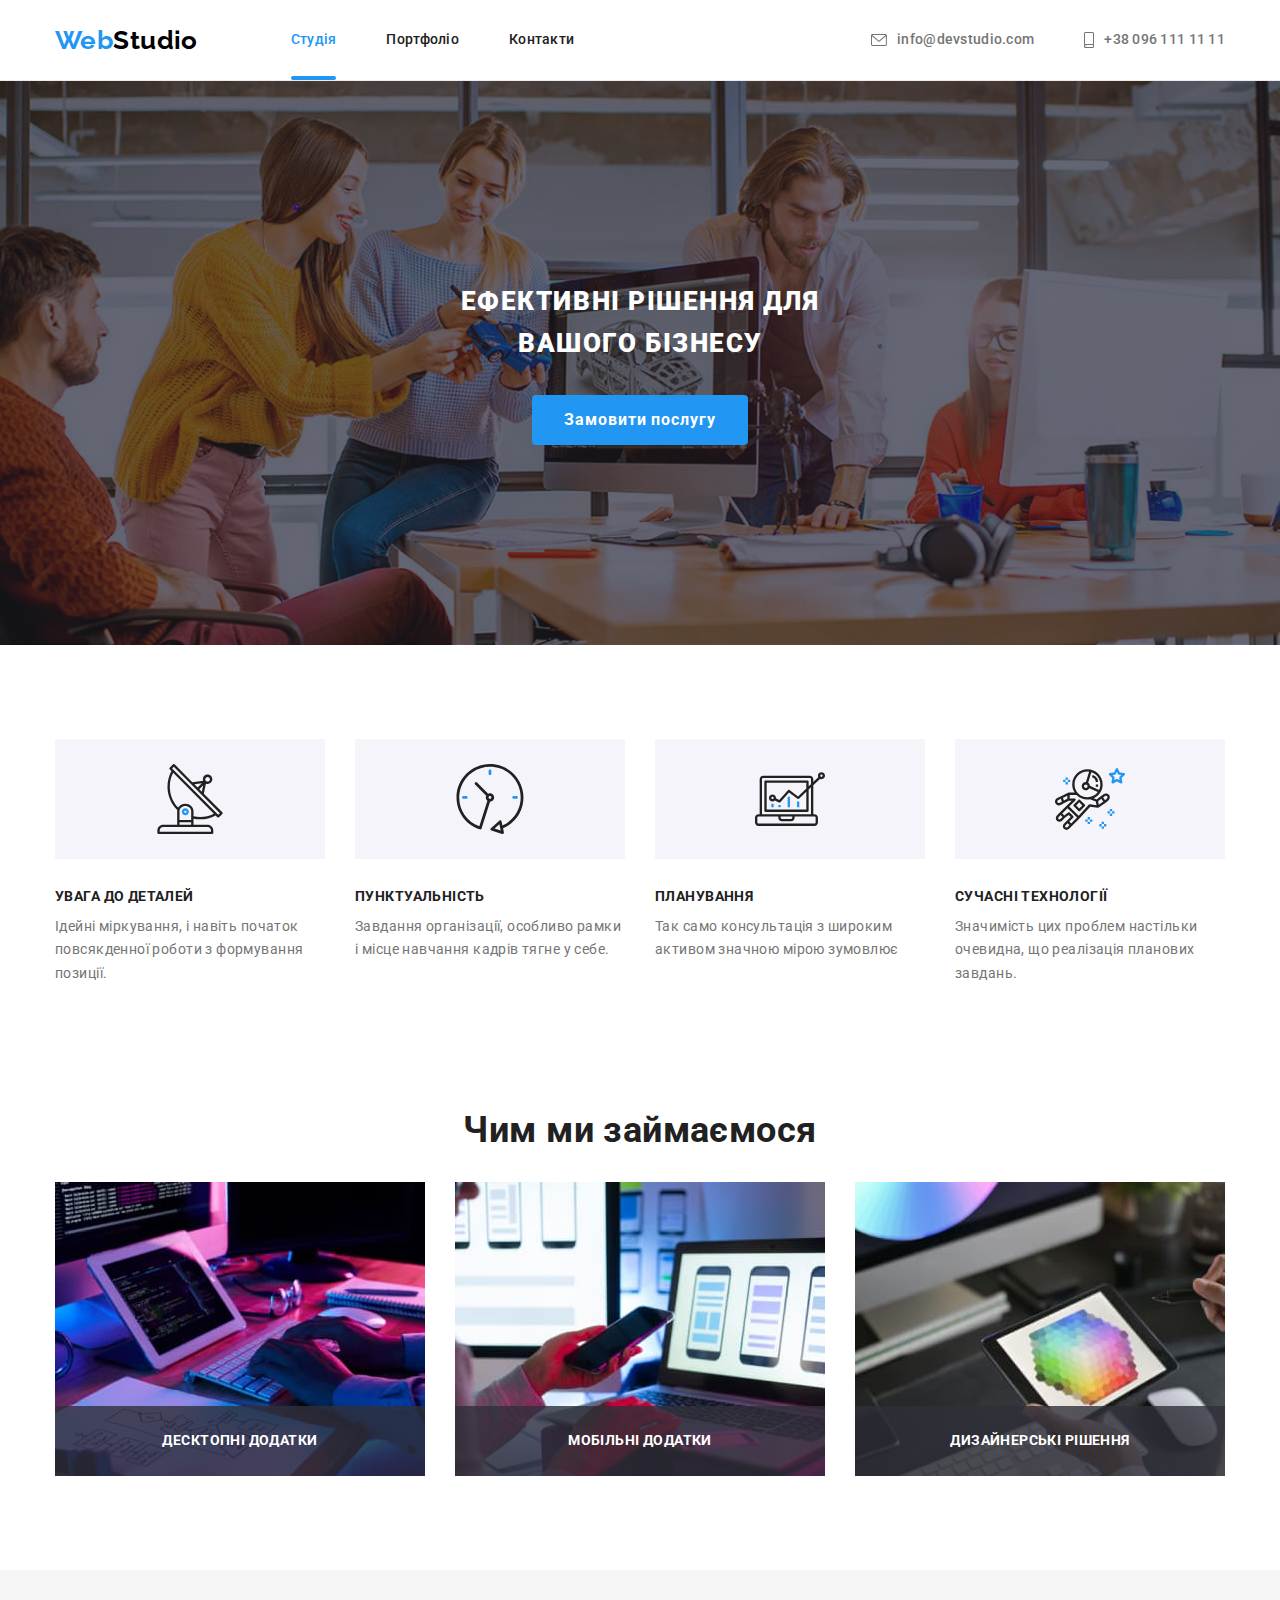
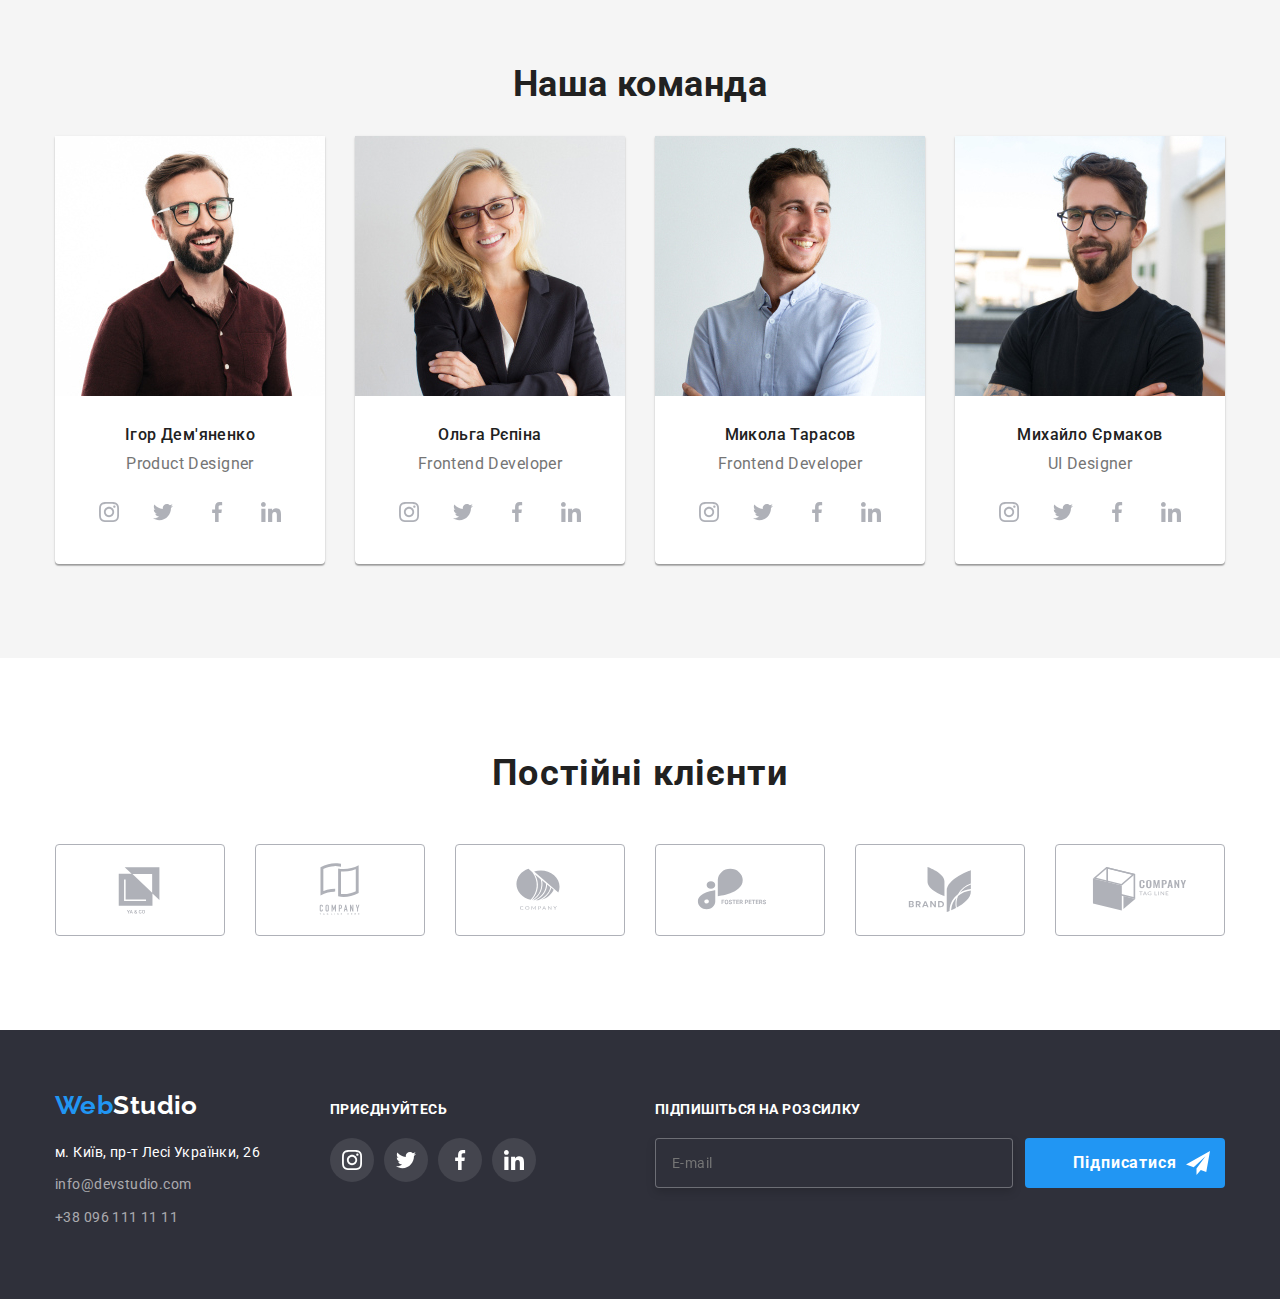
==== commit 18fb88fa: "add" ====
--- a/index.html
+++ b/index.html
@@ -89,34 +89,35 @@
               <a href="#" class="link mobile-nav-list__link">Контакти</a>
             </li>
           </ul>
-
-          <ul class="mobile-menu__contacts list">
-            <li class="mobile-menu__contacts-tel">
-              <a class="mobile-menu__contacts-tel-item link" href="tel:+380961111111">
-                +38 096 111 11 11</a
-              >
-            </li>
-            <li class="mobile-menu__contacts-mail">
-              <a class="mobile-menu__contacts-mail-item link" href="mailto:info@devstudio.com">
-                info@devstudio.com</a
-              >
-            </li>
-          </ul>
-
-          <ul class="mobile-nav-social-list list">
-            <li class="mobile-nav-social-list__item">
-              <a class="link mobile-nav-social-list__link" lang="en" href="">Instagram</a>
-            </li>
-            <li class="mobile-nav-social-list__item">
-              <a class="link mobile-nav-social-list__link" lang="en" href="">Twitter</a>
-            </li>
-            <li class="mobile-nav-social-list__item">
-              <a class="link mobile-nav-social-list__link" lang="en" href="">Facebook</a>
-            </li>
-            <li class="mobile-nav-social-list__item">
-              <a class="link mobile-nav-social-list__link" lang="en" href="">Linkedin</a>
-            </li>
-          </ul>
+          <div class="mobile-contact">
+            <ul class="mobile-menu__contacts list">
+              <li class="mobile-menu__contacts-tel">
+                <a class="mobile-menu__contacts-tel-item link" href="tel:+380961111111">
+                  +38 096 111 11 11</a
+                >
+              </li>
+              <li class="mobile-menu__contacts-mail">
+                <a class="mobile-menu__contacts-mail-item link" href="mailto:info@devstudio.com">
+                  info@devstudio.com</a
+                >
+              </li>
+            </ul>
+
+            <ul class="mobile-nav-social-list list">
+              <li class="mobile-nav-social-list__item">
+                <a class="link mobile-nav-social-list__link" lang="en" href="">Instagram</a>
+              </li>
+              <li class="mobile-nav-social-list__item">
+                <a class="link mobile-nav-social-list__link" lang="en" href="">Twitter</a>
+              </li>
+              <li class="mobile-nav-social-list__item">
+                <a class="link mobile-nav-social-list__link" lang="en" href="">Facebook</a>
+              </li>
+              <li class="mobile-nav-social-list__item">
+                <a class="link mobile-nav-social-list__link" lang="en" href="">Linkedin</a>
+              </li>
+            </ul>
+          </div>
         </div>
       </div>
     </header>
@@ -124,7 +125,10 @@
     <!-- Hero -->
     <main>
       <section class="hero">
-        <h1 class="hero__title">Ефективні рішення для вашого бізнесу</h1>
+        <h1 class="hero__title">
+          Ефективні рішення для <br />
+          вашого бізнесу
+        </h1>
         <button type="button" class="button" data-modal-open>Замовити послугу</button>
       </section>
 
--- a/css/main.min.css
+++ b/css/main.min.css
@@ -1 +1 @@
-h1,h2,h3,h4,p{margin-top:0;margin-bottom:0}ul,ol{margin-top:0;margin-bottom:0;padding-left:0}.link{text-decoration:none}.list{list-style:none}img{display:block;max-width:100%;height:auto}button{font-family:inherit;cursor:pointer}body{font-family:var(--primary-font);font-size:14px;letter-spacing:.03em;background-color:var(--hero-title-color);color:var(--primary-text-color)}.section{padding-top:60px;padding-bottom:60px}@media screen and (min-width: 1200px){.section{padding-top:94px;padding-bottom:94px}}.container{padding-left:15px;padding-right:15px}@media screen and (min-width: 480px){.container{width:480px;margin-left:auto;margin-right:auto}}@media screen and (min-width: 768px){.container{width:768px;margin-left:auto;margin-right:auto}}@media screen and (min-width: 1200px){.container{width:1200px}}:root{--primary-font: "Roboto", sans-serif;--secondary-font: "Raleway", sans-serif;--accent-color: #2196F3;--primary-text-color: #212121;--secondary-text-color: #757575;--logo-color: #000000;--hero-title-color: #FFFFFF;--background-dar-color: #2f303a;--background-cloudy-color: #F5F5F5;--contacts-color: rgba(255, 255, 255, 0.6);--transition-delay: 250ms cubic-bezier(0.4, 0, 0.2, 1)}.visually-hidden{position:absolute;white-space:nowrap;width:1px;height:1px;overflow:hidden;border:0;padding:0;clip:rect(0 0 0 0);clip-path:inset(50%);margin:-1px}.logo{font-family:var(--secondary-font);font-weight:700;font-size:26px;line-height:1.19;margin-right:93px;color:var(--logo-color)}.backdrop{position:fixed;top:0;left:0;z-index:100;width:100%;height:100%;background-color:rgba(0,0,0,.2);transition:opacity 500ms ease,visibility 500ms ease}.backdrop.is-hidden{visibility:hidden;opacity:0;pointer-events:none}.modal{position:absolute;top:50%;left:50%;padding:40px;transform:translate(-50%, -50%);width:528px;height:580px;background-color:var(--hero-title-color)}.modal-close-btn{position:absolute;top:8px;right:8px;display:flex;align-items:center;justify-content:center;width:30px;height:30px;border-radius:50%;background-color:rgba(0,0,0,0);background:var(--hero-title-color);border:1px solid rgba(0,0,0,.1);padding:0}@media screen and (max-width: 479px){.modal{width:320px;height:609px;padding:40px 20px}}@media screen and (min-width: 1200px){.modal{width:528px;height:581px}}.modal-form-title{font-family:var(--primary-font);font-weight:700;font-size:20px;line-height:1.15;text-align:center;letter-spacing:.03em;margin-bottom:12px;color:var(--primary-text-color)}.modal-form{display:flex;margin-bottom:10px;flex-direction:column}.modal-form-input{width:100%;height:40px;padding-left:42px;border:1px solid rgba(33,33,33,.2);border-radius:4px;transition:border-color var(--transition-delay)}.modal-form-input:focus+.modal-form-input-icon{fill:var(--accent-color)}.modal-form-input:focus{outline:none;border-color:var(--accent-color)}.modal-form-field-desc{font-family:var(--primary-font);font-size:12px;line-height:1.16;letter-spacing:.01em;margin-bottom:4px;color:var(--secondary-text-color)}.modal-form-input-wrapper{display:block;position:relative;margin-bottom:10px;margin-top:4px}.modal-form-input-icon{position:absolute;display:block;top:50%;left:12px;width:18px;height:18px;transform:translateY(-50%);transition:fill var(--transition-delay)}.modal-form-message{width:100%;height:120px;padding:12px 16px;border:1px solid rgba(33,33,33,.2);border-radius:4px;resize:none;transition:border-color var(--transition-delay)}.modal-form-message:focus{outline:none;border-color:var(--accent-color)}.modal-form-check-field{display:flex;align-items:center;justify-content:center;margin-bottom:30px}.modal-checkbox{width:16px;height:15px;border:1px solid var(--primary-text-color);border-radius:3px;cursor:pointer;margin-right:7px}.modal-form-check:checked+.modal-checkbox{background-color:var(--accent-color);border:none}.modal-form-own{font-family:var(--primary-font);font-size:14px;line-height:1.71;letter-spacing:.03em;color:var(--secondary-text-color);display:none;fill:var(--hero-title-color)}.modal-form-text{font-size:14px;line-height:1.71;letter-spacing:.03em;color:var(--secondary-text-color)}.modal-form-check:checked+.modal-checkbox .modal-form-own{display:block}.contract{color:var(--accent-color)}.modal-form-check{position:absolute;appearance:none}.modal-form-submit{font-family:var(--primary-font);font-weight:700;font-size:16px;line-height:1.88;align-items:center;align-self:center;letter-spacing:.06em;border:none;width:200px;height:50px;background:var(--accent-color);color:var(--hero-title-color);box-shadow:0px 4px 4px rgba(0,0,0,.15);border-radius:4px}.mobile-menu{position:fixed;top:0;left:0;z-index:100;width:100%;height:100%;background-color:#fff;opacity:0;visibility:hidden;pointer-events:none}.mobile-menu.is-open{opacity:1;visibility:visible;pointer-events:auto}.mobile-menu__container{position:relative;padding-left:40px}.mobile-menu__close-button{position:absolute;top:10px;right:15px;background:rgba(0,0,0,0);border:0;padding:0;line-height:0}.mobile-menu__close-icon{width:40px;height:40px}.mobile-menu__close-icon:hover,.mobile-menu__close-icon:focus{fill:var(--accent-color)}.mobile-nav-list{padding-top:48px}.mobile-nav-list__item{padding-bottom:32px}.mobile-nav-list__link{font-size:40px;line-height:1.17;letter-spacing:.02em;color:var(--primary-text-color)}.mobile-menu-social{display:flex}.mobile-menu-social-icon{flex-direction:row;align-items:center;padding-right:20px;margin-top:64px;font-weight:500;font-size:18px;line-height:1.22;letter-spacing:.02em;color:var(--accent-color)}.mobile-menu-social-icon::after{display:inline-block;content:"";right:0;width:22px;height:0;border:1px solid rgba(33,33,33,.2);transform:rotate(90deg)}.mobile-menu__contacts-tel{padding-top:32px}.mobile-menu__contacts{margin-top:302px}.contact__mail{font-weight:500;font-size:24px;line-height:1.16;letter-spacing:.02em;color:var(--secondary-text-color)}.contact-mail:hover,.contact-mail:focus{color:var(--accent-color)}.contact-phone__number{font-weight:500;font-size:24px;line-height:1.16;letter-spacing:.02em;color:var(--secondary-text-color)}.contact-phone-number:hover,.contact-phone-number:focus{color:var(--accent-color)}.menu.current::after{position:absolute;content:"";display:block;width:100%;height:4px;left:0;bottom:-1px;margin-top:28px;background-color:var(--accent-color);border-radius:2px}.mobile-nav-list__link:hover,.mobile-nav-list__link:focus{color:var(--accent-color)}.mobile-nav-list{margin-top:48px}.mobile-nav-list__link{color:#212121;font-weight:500;font-size:40px;line-height:1.18;letter-spacing:.02em}.mobile-nav-list__item{padding-bottom:32px}.mobile-nav-list__link_current{color:var(--accent-color)}.mobile-nav-list__link:hover,.mobile-nav-list__link:focus{color:#2196f3}.mobile-menu__contacts{margin-top:302px}.mobile-menu__contacts-tel-item{color:var(--accent-color);font-size:34px;font-weight:500;line-height:1.18;letter-spacing:.02em;text-align:left}.mobile-menu__contacts-tel{margin-bottom:32px}.mobile-menu__contacts-mail-item{margin-top:32px;font-weight:500;font-size:24px;line-height:1.17;letter-spacing:.02em;color:var(--secondary-text-color)}.mobile-nav-social-list{display:flex;margin-top:64px;margin-bottom:48px}.mobile-nav-social-list__link::after{right:0;content:"";display:inline-block;width:22px;height:0;border:1px solid rgba(33,33,33,.2);transform:rotate(90deg)}.mobile-nav-social-list__link:not(:last-child)::after{border:none}.mobile-nav-social-list__link{flex-direction:row;margin-right:20px;font-weight:500;font-size:18px;line-height:.8;color:var(--accent-color);display:flex;align-items:center}.hero{background-color:#c4c4c4;text-align:center;padding-top:118px;padding-bottom:118px;margin-left:auto;margin-right:auto;background-image:linear-gradient(rgba(47, 48, 58, 0.4), rgba(47, 48, 58, 0.4)),url("../images/img-mobile/hero-bg-mobile.jpg");background-repeat:no-repeat;background-position:center;background-size:cover}@media screen and (min-device-pixei-ratio: 2)and (max-width: 767px),screen and (min-resolution: 192dpi)and (max-width: 767px),screen and (min-resolution: 2dppx)and (max-width: 767px){.hero{background-image:linear-gradient(rgba(47, 48, 58, 0.4), rgba(47, 48, 58, 0.4)),url("../images/img-mobile/hero-bg-mobile@2x.jpg")}}@media screen and (min-width: 767px){.hero{background-image:linear-gradient(rgba(47, 48, 58, 0.4), rgba(47, 48, 58, 0.4)),url("../images/img-tablet/hero-bg-tablet.jpg")}}@media screen and (min-device-pixei-ratio: 2)and (min-width: 767px),screen and (min-resolution: 192dpi)and (min-width: 767px),screen and (min-resolution: 2dppx)and (min-width: 767px){.hero{background-image:linear-gradient(rgba(47, 48, 58, 0.4), rgba(47, 48, 58, 0.4)),url("../images/img-tablet/hero-bg-tablet@2x.jpg")}}@media screen and (min-width: 1200px){.hero{background-image:linear-gradient(rgba(47, 48, 58, 0.4), rgba(47, 48, 58, 0.4)),url("../images/img-desktop/hero-bg-desktop.jpg")}}@media screen and (min-device-pixei-ratio: 2)and (min-width: 1200px),screen and (min-resolution: 192dpi)and (min-width: 1200px),screen and (min-resolution: 2dppx)and (min-width: 1200px){.hero{background-image:linear-gradient(rgba(47, 48, 58, 0.4), rgba(47, 48, 58, 0.4)),url("../images/img-desktop/hero-bg-desktop@2x.jpg")}}.hero__title{margin-bottom:30px;margin-left:auto;margin-right:auto;width:360px;text-transform:uppercase;color:var(--hero-title-color);font-family:"Roboto";font-weight:900;font-size:26px;line-height:1.61;text-align:center;letter-spacing:.06em}.button{border:none;border-radius:4px;padding:10px 32px;font-family:var(--primary-font);font-weight:700;font-size:16px;line-height:1.87;letter-spacing:.06em;background-color:var(--accent-color);color:var(--hero-title-color)}.benefit-list{display:flex;flex-wrap:wrap;gap:30px}.antenna-box{display:flex;margin-bottom:30px;height:120px;justify-content:center;align-items:center;background-color:#f5f4fa}.antenna-icon{width:70px;height:70px;justify-content:center;align-items:center}.title{margin-bottom:10px}.text{padding-bottom:30px;color:var(--secondary-text-color)}@media screen and (max-width: 767px){.elements{width:450px}}@media screen and (min-width: 768px){.elements{width:354px}}@media screen and (min-width: 1200px){.elements{width:270px}}@media screen and (min-width: 1200px)and (max-width: 767px){.title{text-align:center}}@media screen and (min-width: 1200px)and (min-width: 768px)and (max-width: 1199px){.benefit-list{display:flex;flex-wrap:wrap;gap:30px}}@media screen and (min-width: 1200px)and (min-width: 1200px){.title{align-items:left}}@media screen and (min-width: 1200px){.elements{column-gap:30px}}@media screen and (min-width: 1200px){.benefit-list{display:flex;gap:30px}}@media screen and (max-width: 1199px){.section-title-page{display:none}}.section-title-page{padding-top:0}.foto-elements{flex-basis:calc((100% - 60px)/3)}.section-title{margin-bottom:50px;font-weight:700;font-size:36px;line-height:1.16;text-align:center}.foto-item{display:flex;padding-bottom:94px;column-gap:30px}.title{font-weight:700;font-size:14px;line-height:1.14;text-transform:uppercase}.text{line-height:1.71;color:var(--secondary-text-color)}.foto-img{position:relative}.overley-img{position:absolute;left:0;bottom:0;height:70px;width:370px;background-color:rgba(47,48,58,.8);display:flex;align-items:center;justify-content:center;font-family:var(--primary-font);font-weight:700;font-size:14px;line-height:1.14;letter-spacing:.03em;text-transform:uppercase;color:var(--hero-title-color)}.team-list{display:flex;flex-wrap:wrap;gap:30px}.section-title{margin-bottom:30px}.imagene-fone{border-radius:0px 0px 4px 4px;background-color:var(--hero-title-color);box-shadow:0px 1px 3px rgba(0,0,0,.12),0px 1px 1px rgba(0,0,0,.14),0px 2px 1px rgba(0,0,0,.2)}.team{background-color:var(--background-cloudy-color)}.title-page{margin-bottom:10px;font-weight:500;font-size:16px;line-height:1.18;text-align:center}.text-page{font-size:16px;line-height:1.18;text-align:center;margin-bottom:16px;color:var(--secondary-text-color)}.teamlist{padding-bottom:30px;padding-top:30px}.social-list-icon{width:20px;height:20px;fill:#afb1b8}.team__img{margin-top:30px}.social-list{flex-wrap:wrap;display:flex;justify-content:center;column-gap:10px;list-style:none}.social-list-link{display:flex;justify-content:center;align-items:center;width:44px;height:44px;border-radius:50%;background-color:var(--hero-title-color);transition:background-color 250ms cubic-bezier(0.4, 0, 0.2, 1),color 250ms cubic-bezier(0.4, 0, 0.2, 1)}.social-list-link:hover,.social-list-link:focus{background-color:var(--accent-color)}.social-list-link:hover .social-list-icon,.social-list-link:focus .social-list-icon{fill:var(--hero-title-color)}@media screen and (max-width: 767px){.imagine-fone{width:450px}}@media screen and (min-width: 768px){.imagine-fone{width:354px}}@media screen and (min-width: 1200px){.imagine-fone{width:270px}.team-list{display:flex}}@media screen and (min-width: 768px){.team-list{display:flex;flex-wrap:wrap;gap:30px}}@media screen and (min-width: 1200px){.team-list{display:flex;gap:30px}}.client{flex-wrap:wrap;display:flex;gap:30px}.clients{font-family:var(--primary-font);font-weight:700;font-size:36px;line-height:42px;text-align:center;letter-spacing:.03em;margin-bottom:50px;color:var(--primary-text-color)}.logo-client{width:106px;height:60px;fill:#afb1b8;fill:currentColor}.client-frame{display:flex;width:210px;height:92px;align-items:center;justify-content:center;border-radius:4px;border:1px solid #afb1b8;color:#afb1b8;transition:color 250ms cubic-bezier(0.4, 0, 0.2, 1),border 250ms cubic-bezier(0.4, 0, 0.2, 1)}.client-frame:hover,.client-frame:focus{border:1px solid var(--accent-color);color:var(--accent-color)}@media screen and (max-width: 767px){.client-frame{width:210px}}@media screen and (min-width: 768px){.client-frame{width:226px}}@media screen and (min-width: 1200px){.client-frame{width:170px}}.page-footer{text-align:center;padding-top:60px;padding-bottom:60px;background-color:var(--background-dar-color)}@media screen and (min-width: 1200px){.page-footer{text-align:left}}.adrees-page{margin-top:20px}.logo-footer{display:inline-block;font-family:var(--secondary-font);font-weight:700;font-size:26px;line-height:1.19;color:var(--hero-title-color)}.adrees-footer{margin-top:20px;font-style:normal;font-weight:400;line-height:1.71;color:var(--hero-title-color)}.page-contact{margin-bottom:9px}.contact-footer{font-style:normal;font-weight:400;line-height:1.71;color:var(--contacts-color)}.contact-footer:hover,.contact-footer:focus{color:var(--accent-color);font-weight:500;font-size:16px;line-height:1.62;text-align:center}.social-page{display:block;margin-bottom:0;margin-top:0;list-style:none}@media screen and (min-width: 1200px){.social-page{display:flex}}@media screen and (min-width: 768px){.social-page{display:flex;align-items:baseline;justify-content:space-around;flex-wrap:wrap;row-gap:60px}}.social-list-focus{display:flex;justify-content:center;text-align:center;gap:10px}@media screen and (min-width: 1200px){.social-list-focuse{justify-content:space-between}}.social-list-page{margin-top:60px}@media screen and (min-width: 1200px){.social-list-page{margin-left:70px}}.titlepage{font-family:var(--primary-font);font-weight:700;font-size:14px;line-height:1.14;letter-spacing:.03em;text-transform:uppercase;color:var(--hero-title-color)}.social-list-adress{display:flex;justify-content:center;align-items:center;width:44px;height:44px;margin-top:20px;border-radius:50%;fill:var(--accent-color);background:rgba(255,255,255,.1);color:var(--hero-title-color);transition:background-color var(--transition-delay)}.social-list-adress:hover,.social-list-adress:focus{background-color:var(--accent-color);color:var(--hero-title-color)}.social-list-icons{width:20px;height:20px;fill:var(--hero-title-color)}.footer-modal-form{margin-left:auto}@media screen and (min-width: 768px){.footer-modal-form{display:flex;flex-direction:column;align-items:center;margin-left:auto;margin-right:auto}.footer-modal-text{margin-top:247px}}@media screen and (min-width: 1200px){.footer-modal-form{display:block;margin-right:0}}.footer-modal-text{font-family:var(--primary-font);font-weight:700;font-size:14px;line-height:1.14;letter-spacing:.03em;margin-bottom:20px;margin-top:60px;text-transform:uppercase;color:var(--hero-title-color)}@media screen and (min-width: 1200px){.footer-form{display:inline-flex}}.footer-form-message{width:100%;height:50px;padding-left:16px;padding-top:15px;padding-bottom:15px;padding-right:295px;background-color:#2f303a;border:1px solid rgba(255,255,255,.3);filter:drop-shadow(0px 4px 4px rgba(0, 0, 0, 0.15));border-radius:4px;align-items:center;letter-spacing:.03em;color:rgba(255,255,255,.6)}@media screen and (max-width: 767px){.footer-form-field{width:100%}}@media screen and (min-width: 768px){.footer-form-field{width:450px}}@media screen and (min-width: 1200px){.footer-form-field{width:358px}}.footer-form-button{position:relative;font-family:var(--primary-font);font-weight:700;font-size:16px;line-height:1.87;letter-spacing:.06em;display:flex;justify-content:center;align-items:center;text-align:center;width:200px;height:50px;margin-top:20px;margin-left:12px;padding:10px 28px;border-radius:4px;color:var(--hero-title-color);background:var(--accent-color);border:none;cursor:pointer}@media screen and (min-width: 1200px){.footer-form-button{margin-top:0}}.footer-button-text{position:absolute;gap:10px;top:10px;left:28px;font-style:normal;font-size:16px;line-height:1.88;letter-spacing:.06em;color:var(--hero-title-color)}.modal-footer-icon{position:absolute;top:13px;right:28px;width:24px;height:24px}.footer-modal-text{font-family:var(--primary-font);font-weight:700;font-size:14px;line-height:1.14;letter-spacing:.03em;margin-bottom:20px;text-transform:uppercase;color:var(--hero-title-color)}.footer-form-message{width:358px;height:50px;padding-left:16px;padding-top:15px;padding-bottom:15px;padding-right:295px;background-color:#2f303a;border:1px solid rgba(255,255,255,.3);filter:drop-shadow(0px 4px 4px rgba(0, 0, 0, 0.15));border-radius:4px;align-items:center;letter-spacing:.03em;color:rgba(255,255,255,.6)}.modal-footer-icon{display:flex;align-items:center;justify-items:center;width:24px;height:24px;margin-left:10px;top:13px;right:15px;fill:var(--hero-title-color)}.footer-form-button{font-family:var(--primary-font);font-weight:700;font-size:16px;line-height:1.87;letter-spacing:.06em;display:flex;justify-content:center;align-items:center;text-align:center;width:200px;height:50px;margin-left:12px;padding:10px 28px;border-radius:4px;color:var(--hero-title-color);background:var(--accent-color);border:none;cursor:pointer}.footer-modal-page{display:flex;align-items:center;justify-content:center}.footer-modal-text{font-family:var(--primary-font);font-weight:700;font-size:14px;line-height:1.14;letter-spacing:.03em;margin-bottom:20px;text-transform:uppercase;color:var(--hero-title-color)}.footer-form-message{width:358px;height:50px;padding-left:16px;padding-top:15px;padding-bottom:15px;padding-right:295px;background-color:#2f303a;border:1px solid rgba(255,255,255,.3);filter:drop-shadow(0px 4px 4px rgba(0, 0, 0, 0.15));border-radius:4px;align-items:center;letter-spacing:.03em;color:rgba(255,255,255,.6)}.modal-footer-icon{display:flex;align-items:center;justify-items:center;width:24px;height:24px;margin-left:10px;top:13px;right:15px;fill:var(--hero-title-color)}.footer-form-button{font-family:var(--primary-font);font-weight:700;font-size:16px;line-height:1.87;letter-spacing:.06em;display:flex;justify-content:center;align-items:center;text-align:center;width:200px;height:50px;margin-left:12px;padding:10px 28px;border-radius:4px;color:var(--hero-title-color);background:var(--accent-color);border:none;cursor:pointer}.flex-container{display:flex;flex-wrap:wrap;gap:30px;flex-basis:calc((100% - 60px)/3)}.flex-section{padding-bottom:94px;margin-top:94px}.ikons:hover,.ikons:focus{box-shadow:0px 3px 1px rgba(0,0,0,.1),0px 1px 2px rgba(0,0,0,.08),0px 2px 2px rgba(0,0,0,.12)}.page-main{display:flex;justify-content:center;padding-bottom:50px;column-gap:8px}.pagetest{font-weight:700;font-size:18px;line-height:2;letter-spacing:.06em;margin-bottom:4px;color:var(--logo-color)}.pagelist{font-size:16px;line-height:1.87;color:var(--secondary-text-color)}.flex-element{padding:20px 24px;border:1px solid #eee}.pagemain{padding:6px 22px;border:1px solid rgba(0,0,0,0);border-radius:4px;font-family:var(--primary-font);font-weight:500;font-size:16px;line-height:1.62;text-align:center;letter-spacing:.03em;color:var(--primary-text-color);transition:color 250ms cubic-bezier(0.4, 0, 0.2, 1),box-shadow 250ms cubic-bezier(0.4, 0, 0.2, 1),background-color 250ms cubic-bezier(0.4, 0, 0.2, 1)}.pagemain:hover,.pagemain:focus{background-color:var(--accent-color);color:var(--background-cloudy-color)}.pageflex{display:block;text-decoration:none;transition:box-shadow var(--transition-delay)}.pageflex:hover,.pageflex:focus{box-shadow:0px 1px 1px rgba(0,0,0,.12),0px 4px 4px rgba(0,0,0,.06),1px 4px 6px rgba(0,0,0,.16)}.team-list-img{position:relative;overflow:hidden}.overlay{position:absolute;top:0;left:0;width:100%;height:100%;background-color:rgba(33,150,243,.9);padding-top:63px;padding-bottom:63px;padding-left:24px;padding-right:24px;overflow:auto;font-family:var(--primary-font);font-size:18px;line-height:1.55;letter-spacing:.03em;color:var(--hero-title-color);transform:translateY(100%);transition:transform var(--transition-delay)}.pageflex:hover .overlay,.pageflex:focus .overlay{transform:translateY(0%)}.model-close-icon:hover{fill:var(--accent-color)}.menu__link{display:block;font-weight:500;font-size:14px;line-height:1.14;letter-spacing:.02em;color:var(--primary-text-color);position:relative;transition:color var(--transition-delay)}@media screen and (max-width: 767px){.menu{display:none}.contact{display:none}.page-header{padding-top:16px;padding-bottom:16px}.page-header__container{display:flex;align-items:center;justify-content:space-between}.open-mobile-menu-btn{line-height:0;border:none;background-color:rgba(0,0,0,0);padding:0}.open-mobile-menu-btn_icon{width:40px;height:40px}.accent{color:var(--accent-color)}}@media screen and (min-width: 768px){.open-mobile-menu-btn{display:none}.page-header{border-bottom:1px solid #ececec}.page-header__container{display:flex;margin-left:auto;margin-right:auto}.page-navigation{display:flex;align-items:center}.icon__envelope{width:16px;height:12px;margin-right:10px;fill:currentColor}.smart__phone{width:10px;height:16px;margin-right:10px;fill:currentColor}.logo{font-family:var(--secondary-font);font-weight:700;font-size:26px;line-height:1.19;margin-left:auto;color:var(--logo-color)}.contact{flex-direction:row;margin-top:21px;margin-bottom:21px;align-items:center}.accent{color:var(--accent-color)}.menu{display:flex;margin-top:32px;margin-right:96px;column-gap:50px}.menu.link{display:block;position:relative;padding-top:32px;padding-bottom:32px;font-weight:500;font-size:14px;line-height:1.14;letter-spacing:.02em;color:var(--primary-text-color);transition:color var(--transition-delay)}.menu__item .current::after{content:"";display:block;width:100%;height:4px;left:0;bottom:-1px;margin-top:28px;background-color:var(--accent-color);border-radius:2px}.menu__link:hover,.menu__link:focus{color:var(--accent-color)}.menu__link.current{color:var(--accent-color)}.contact-mail{font-style:normal;font-weight:500;display:flex;align-items:center;line-height:1.14;letter-spacing:.02em;color:var(--secondary-text-color);transition:color var(--transition-delay)}.contact-mail:hover,.contact-mail:focus{color:var(--accent-color)}.contact-phone-number{font-style:normal;font-weight:500;display:flex;align-items:center;line-height:1.14;letter-spacing:.02em;color:var(--secondary-text-color)}.contact-phone-number:hover,.contact-phone-number:focus{color:var(--accent-color)}}@media screen and (min-width: 1200px){.page-header{border-bottom:1px solid #ececec}.page-header-container{display:flex}.page-navigation{display:flex;align-items:center}.icon__envelope{width:16px;height:12px;margin-right:10px;fill:currentColor}.smart__phone{width:10px;height:16px;margin-right:10px;fill:currentColor}.contact{display:flex;margin-left:auto;align-items:center;justify-content:center}.contact-phone-number{margin-left:50px}.accent{color:var(--accent-color)}.menu{display:flex;margin-top:32px;column-gap:50px}.menu.link{display:block;position:relative;padding-top:32px;padding-bottom:32px;font-weight:500;font-size:14px;line-height:1.14;letter-spacing:.02em;color:var(--primary-text-color);transition:color var(--transition-delay)}.menu__item .current::after{content:"";display:block;width:100%;height:4px;left:0;bottom:-1px;margin-top:28px;background-color:var(--accent-color);border-radius:2px}.menu__link:hover,.menu__link:focus{color:var(--accent-color)}.menu__link.current{color:var(--accent-color)}.contact-mail{font-style:normal;font-weight:500;display:flex;align-items:center;line-height:1.14;letter-spacing:.02em;color:var(--secondary-text-color);transition:color var(--transition-delay)}.contact-mail:hover,.contact-mail:focus{color:var(--accent-color)}.contact-phone-number{font-style:normal;font-weight:500;display:flex;align-items:center;line-height:1.14;letter-spacing:.02em;color:var(--secondary-text-color)}.contact-phone-number:hover,.contact-phone-number:focus{color:var(--accent-color)}}/*# sourceMappingURL=main.min.css.map */+h1,h2,h3,h4,p{margin-top:0;margin-bottom:0}ul,ol{margin-top:0;margin-bottom:0;padding-left:0}.link{text-decoration:none}.list{list-style:none}img{display:block;max-width:100%;height:auto}button{font-family:inherit;cursor:pointer}body{font-family:var(--primary-font);font-size:14px;letter-spacing:.03em;background-color:var(--hero-title-color);color:var(--primary-text-color)}.section{padding-top:60px;padding-bottom:60px}@media screen and (min-width: 1200px){.section{padding-top:94px;padding-bottom:94px}}.container{padding-left:15px;padding-right:15px}@media screen and (max-width: 480px){.container{width:100%}}@media screen and (min-width: 480px){.container{width:480px;margin-left:auto;margin-right:auto}}@media screen and (min-width: 768px){.container{width:768px;margin-left:auto;margin-right:auto}}@media screen and (min-width: 1200px){.container{width:1200px}}:root{--primary-font: "Roboto", sans-serif;--secondary-font: "Raleway", sans-serif;--accent-color: #2196F3;--primary-text-color: #212121;--secondary-text-color: #757575;--logo-color: #000000;--hero-title-color: #FFFFFF;--background-dar-color: #2f303a;--background-cloudy-color: #F5F5F5;--contacts-color: rgba(255, 255, 255, 0.6);--transition-delay: 250ms cubic-bezier(0.4, 0, 0.2, 1)}.visually-hidden{position:absolute;white-space:nowrap;width:1px;height:1px;overflow:hidden;border:0;padding:0;clip:rect(0 0 0 0);clip-path:inset(50%);margin:-1px}.logo{font-family:var(--secondary-font);font-weight:700;font-size:26px;line-height:1.19;margin-right:93px;color:var(--logo-color)}.backdrop{position:fixed;top:0;left:0;z-index:100;width:100%;height:100%;background-color:rgba(0,0,0,.2);transition:opacity 500ms ease,visibility 500ms ease}.backdrop.is-hidden{visibility:hidden;opacity:0;pointer-events:none}.modal{position:absolute;top:50%;left:50%;padding:40px;transform:translate(-50%, -50%);width:528px;height:580px;background-color:var(--hero-title-color)}.modal-close-btn{position:absolute;top:8px;right:8px;display:flex;align-items:center;justify-content:center;width:30px;height:30px;border-radius:50%;background-color:rgba(0,0,0,0);background:var(--hero-title-color);border:1px solid rgba(0,0,0,.1);padding:0}@media screen and (max-width: 479px){.modal{width:320px;height:609px;padding:40px 20px}}@media screen and (min-width: 1200px){.modal{width:528px;height:581px}}.modal-form-title{font-family:var(--primary-font);font-weight:700;font-size:20px;line-height:1.15;text-align:center;letter-spacing:.03em;margin-bottom:12px;color:var(--primary-text-color)}.modal-form{display:flex;margin-bottom:10px;flex-direction:column}.modal-form-input{width:100%;height:40px;padding-left:42px;border:1px solid rgba(33,33,33,.2);border-radius:4px;transition:border-color var(--transition-delay)}.modal-form-input:focus+.modal-form-input-icon{fill:var(--accent-color)}.modal-form-input:focus{outline:none;border-color:var(--accent-color)}.modal-form-field-desc{font-family:var(--primary-font);font-size:12px;line-height:1.16;letter-spacing:.01em;margin-bottom:4px;color:var(--secondary-text-color)}.modal-form-input-wrapper{display:block;position:relative;margin-bottom:10px;margin-top:4px}.modal-form-input-icon{position:absolute;display:block;top:50%;left:12px;width:18px;height:18px;transform:translateY(-50%);transition:fill var(--transition-delay)}.modal-form-message{width:100%;height:120px;padding:12px 16px;border:1px solid rgba(33,33,33,.2);border-radius:4px;resize:none;transition:border-color var(--transition-delay)}.modal-form-message:focus{outline:none;border-color:var(--accent-color)}.modal-form-check-field{display:flex;align-items:center;justify-content:center;margin-bottom:30px}.modal-checkbox{width:16px;height:15px;border:1px solid var(--primary-text-color);border-radius:3px;cursor:pointer;margin-right:7px}.modal-form-check:checked+.modal-checkbox{background-color:var(--accent-color);border:none}.modal-form-own{font-family:var(--primary-font);font-size:14px;line-height:1.71;letter-spacing:.03em;color:var(--secondary-text-color);display:none;fill:var(--hero-title-color)}.modal-form-text{font-size:14px;line-height:1.71;letter-spacing:.03em;color:var(--secondary-text-color)}.modal-form-check:checked+.modal-checkbox .modal-form-own{display:block}.contract{color:var(--accent-color)}.modal-form-check{position:absolute;appearance:none}.modal-form-submit{font-family:var(--primary-font);font-weight:700;font-size:16px;line-height:1.88;align-items:center;align-self:center;letter-spacing:.06em;border:none;width:200px;height:50px;background:var(--accent-color);color:var(--hero-title-color);box-shadow:0px 4px 4px rgba(0,0,0,.15);border-radius:4px}.mobile-menu{position:fixed;top:0;left:0;z-index:100;width:100%;height:100%;background-color:#fff;opacity:0;visibility:hidden;pointer-events:none}.mobile-menu.is-open{opacity:1;visibility:visible;pointer-events:auto}.mobile-menu__container{position:relative;padding-left:40px;display:flex;flex-direction:column;justify-content:space-between}.mobile-contact{margin-top:auto}.mobile-menu__close-button{position:absolute;top:10px;right:15px;background:rgba(0,0,0,0);border:0;padding:0;line-height:0}.mobile-menu__close-icon{width:40px;height:40px}.mobile-menu__close-icon:hover,.mobile-menu__close-icon:focus{fill:var(--accent-color)}.mobile-nav-list{padding-top:48px}.mobile-nav-list__link{font-size:40px;line-height:1.17;letter-spacing:.02em;color:var(--primary-text-color)}.mobile-menu-social{display:flex}.mobile-menu-social-icon{flex-direction:row;align-items:center;padding-right:20px;margin-top:64px;font-weight:500;font-size:18px;line-height:1.22;letter-spacing:.02em;color:var(--accent-color)}.mobile-menu-social-icon::after{display:inline-block;content:"";right:0;width:22px;height:0;border:1px solid rgba(33,33,33,.2);transform:rotate(90deg)}.mobile-menu__contacts-tel{padding-top:32px}.contact__mail{font-weight:500;font-size:24px;line-height:1.16;letter-spacing:.02em;color:var(--secondary-text-color)}.contact-mail:hover,.contact-mail:focus{color:var(--accent-color)}.contact-phone__number{font-weight:500;font-size:24px;line-height:1.16;letter-spacing:.02em;color:var(--secondary-text-color)}.contact-phone-number:hover,.contact-phone-number:focus{color:var(--accent-color)}.menu.current::after{position:absolute;content:"";display:block;width:100%;height:4px;left:0;bottom:-1px;margin-top:28px;background-color:var(--accent-color);border-radius:2px}.mobile-nav-list__link:hover,.mobile-nav-list__link:focus{color:var(--accent-color)}.mobile-nav-list{margin-top:48px}.mobile-nav-list__link{color:#212121;font-weight:500;font-size:40px;line-height:1.18;letter-spacing:.02em}.mobile-nav-list__item{margin-bottom:32px}.mobile-nav-list__link_current{color:var(--accent-color)}.mobile-nav-list__link:hover,.mobile-nav-list__link:focus{color:#2196f3}.mobile-menu__contacts-tel-item{color:var(--accent-color);font-size:34px;font-weight:500;line-height:1.18;letter-spacing:.02em;text-align:left}.mobile-menu__contacts-tel{margin-bottom:32px}.mobile-menu__contacts-mail-item{margin-top:32px;font-weight:500;font-size:24px;line-height:1.17;letter-spacing:.02em;color:var(--secondary-text-color)}.mobile-nav-social-list{display:flex;flex-wrap:wrap;margin-top:64px;margin-bottom:48px}.mobile-nav-social-list__link::after{right:0;content:"";display:inline-block;width:22px;height:0;border:1px solid rgba(33,33,33,.2);transform:rotate(90deg)}.mobile-nav-social-list__link:not(:last-child)::after{border:none}.mobile-nav-social-list__link{flex-direction:row;margin-right:20px;font-weight:500;font-size:18px;line-height:.8;color:var(--accent-color);display:flex;align-items:center}.hero{background-color:#c4c4c4;text-align:center;padding-top:200px;padding-bottom:200px;margin-left:auto;margin-right:auto;background-image:linear-gradient(rgba(47, 48, 58, 0.4), rgba(47, 48, 58, 0.4)),url("../images/img-mobile/hero-bg-mobile.jpg");background-repeat:no-repeat;background-position:center;background-size:cover}@media screen and (min-device-pixei-ratio: 2)and (max-width: 767px),screen and (min-resolution: 192dpi)and (max-width: 767px),screen and (min-resolution: 2dppx)and (max-width: 767px){.hero{background-image:linear-gradient(rgba(47, 48, 58, 0.4), rgba(47, 48, 58, 0.4)),url("../images/img-mobile/hero-bg-mobile@2x.jpg")}}@media screen and (min-width: 767px){.hero{background-image:linear-gradient(rgba(47, 48, 58, 0.4), rgba(47, 48, 58, 0.4)),url("../images/img-tablet/hero-bg-tablet.jpg")}}@media screen and (min-device-pixei-ratio: 2)and (min-width: 767px),screen and (min-resolution: 192dpi)and (min-width: 767px),screen and (min-resolution: 2dppx)and (min-width: 767px){.hero{background-image:linear-gradient(rgba(47, 48, 58, 0.4), rgba(47, 48, 58, 0.4)),url("../images/img-tablet/hero-bg-tablet@2x.jpg")}}@media screen and (min-width: 1200px){.hero{background-image:linear-gradient(rgba(47, 48, 58, 0.4), rgba(47, 48, 58, 0.4)),url("../images/img-desktop/hero-bg-desktop.jpg")}}@media screen and (min-device-pixei-ratio: 2)and (min-width: 1200px),screen and (min-resolution: 192dpi)and (min-width: 1200px),screen and (min-resolution: 2dppx)and (min-width: 1200px){.hero{background-image:linear-gradient(rgba(47, 48, 58, 0.4), rgba(47, 48, 58, 0.4)),url("../images/img-desktop/hero-bg-desktop@2x.jpg")}}.hero__title{margin-bottom:30px;margin-left:auto;margin-right:auto;width:100%;text-transform:uppercase;color:var(--hero-title-color);font-family:"Roboto";font-weight:900;font-size:26px;line-height:1.61;text-align:center;letter-spacing:.06em}.button{border:none;border-radius:4px;padding:10px 32px;font-family:var(--primary-font);font-weight:700;font-size:16px;line-height:1.87;letter-spacing:.06em;background-color:var(--accent-color);color:var(--hero-title-color)}.benefit-list{display:flex;flex-wrap:wrap;gap:30px}@media screen and (max-width: 767px){.title{align-items:center}}@media screen and (min-width: 768px)and (max-width: 1199px){.benefit-list{display:flex;flex-wrap:wrap;gap:30px}}@media screen and (min-width: 1200px){.title{align-items:left}}.elements{column-gap:30px}.benefit-list{display:flex;gap:30px}.antenna-box{display:flex;margin-bottom:30px;height:120px;justify-content:center;align-items:center;background-color:#f5f4fa}.antenna-icon{width:70px;height:70px;justify-content:center;align-items:center}.title{margin-bottom:10px}.text{padding-bottom:30px;color:var(--secondary-text-color)}@media screen and (max-width: 767px){.elements{width:450px}}@media screen and (min-width: 768px){.elements{width:354px}}@media screen and (min-width: 1200px){.elements{width:270px}}@media screen and (max-width: 1199px){.section-title-page{display:none}}.section-title-page{padding-top:0}.foto-elements{flex-basis:calc((100% - 60px)/3)}.section-title{margin-bottom:50px;font-weight:700;font-size:36px;line-height:1.16;text-align:center}.foto-item{display:flex;padding-bottom:94px;column-gap:30px}.title{align-items:center;font-weight:700;font-size:14px;line-height:1.14;text-transform:uppercase}.text{line-height:1.71;color:var(--secondary-text-color)}.foto-img{position:relative}.overley-img{position:absolute;left:0;bottom:0;height:70px;width:370px;background-color:rgba(47,48,58,.8);display:flex;align-items:center;justify-content:center;font-family:var(--primary-font);font-weight:700;font-size:14px;line-height:1.14;letter-spacing:.03em;text-transform:uppercase;color:var(--hero-title-color)}.team-list{display:flex;flex-wrap:wrap;gap:30px}.section-title{margin-bottom:30px}.imagene-fone{border-radius:0px 0px 4px 4px;background-color:var(--hero-title-color);box-shadow:0px 1px 3px rgba(0,0,0,.12),0px 1px 1px rgba(0,0,0,.14),0px 2px 1px rgba(0,0,0,.2)}.team{background-color:var(--background-cloudy-color)}.title-page{margin-bottom:10px;font-weight:500;font-size:16px;line-height:1.18;text-align:center}.text-page{font-size:16px;line-height:1.18;text-align:center;margin-bottom:16px;color:var(--secondary-text-color)}.teamlist{padding-bottom:30px;padding-top:30px}.social-list-icon{width:20px;height:20px;fill:#afb1b8}.social-list{flex-wrap:wrap;display:flex;justify-content:center;column-gap:10px;list-style:none}.social-list-link{display:flex;justify-content:center;align-items:center;width:44px;height:44px;border-radius:50%;background-color:var(--hero-title-color);transition:background-color 250ms cubic-bezier(0.4, 0, 0.2, 1),color 250ms cubic-bezier(0.4, 0, 0.2, 1)}.social-list-link:hover,.social-list-link:focus{background-color:var(--accent-color)}.social-list-link:hover .social-list-icon,.social-list-link:focus .social-list-icon{fill:var(--hero-title-color)}@media screen and (max-width: 767px){.imagine-fone{width:450px}}@media screen and (min-width: 768px){.imagine-fone{width:354px}}@media screen and (min-width: 1200px){.imagine-fone{width:270px}.team-list{display:flex}}@media screen and (min-width: 768px){.team-list{display:flex;flex-wrap:wrap;gap:30px}}@media screen and (min-width: 1200px){.team-list{display:flex;gap:30px}}.client{flex-wrap:wrap;display:flex;gap:30px}.clients{font-family:var(--primary-font);font-weight:700;font-size:36px;line-height:42px;text-align:center;letter-spacing:.03em;margin-bottom:50px;color:var(--primary-text-color)}.logo-client{width:106px;height:60px;fill:#afb1b8;fill:currentColor}.client-frame{display:flex;width:210px;height:92px;align-items:center;justify-content:center;border-radius:4px;border:1px solid #afb1b8;color:#afb1b8;transition:color 250ms cubic-bezier(0.4, 0, 0.2, 1),border 250ms cubic-bezier(0.4, 0, 0.2, 1)}.client-frame:hover,.client-frame:focus{border:1px solid var(--accent-color);color:var(--accent-color)}@media screen and (max-width: 767px){.client-frame{width:210px}}@media screen and (min-width: 768px){.client-frame{width:226px}}@media screen and (min-width: 1200px){.client-frame{width:170px}}.page-footer{text-align:center;padding-top:60px;padding-bottom:60px;background-color:var(--background-dar-color)}@media screen and (min-width: 1200px){.page-footer{text-align:left}}.adrees-page{margin-top:20px}.logo-footer{display:inline-block;font-family:var(--secondary-font);font-weight:700;font-size:26px;line-height:1.19;color:var(--hero-title-color)}.adrees-footer{margin-top:20px;font-style:normal;font-weight:400;line-height:1.71;color:var(--hero-title-color)}.page-contact{margin-bottom:9px}.contact-footer{margin-bottom:60px;font-style:normal;font-weight:400;line-height:1.71;color:var(--contacts-color)}.contact-footer:hover,.contact-footer:focus{color:var(--accent-color);font-weight:500;font-size:16px;line-height:1.62;text-align:center}.social-page{display:block;list-style:none}@media screen and (min-width: 1200px){.social-page{display:flex}}@media screen and (min-width: 768px){.social-page{display:flex;align-items:baseline;justify-content:space-around;flex-wrap:wrap;row-gap:60px}}.social-list-focus{display:flex;justify-content:center;text-align:center;gap:10px}@media screen and (min-width: 1200px){.social-list-focuse{justify-content:space-between}}@media screen and (min-width: 1200px){.social-list-page{margin-left:70px}}.titlepage{font-family:var(--primary-font);font-weight:700;font-size:14px;line-height:1.14;letter-spacing:.03em;text-transform:uppercase;color:var(--hero-title-color)}.social-list-adress{display:flex;justify-content:center;align-items:center;width:44px;height:44px;margin-top:20px;border-radius:50%;fill:var(--accent-color);background:rgba(255,255,255,.1);color:var(--hero-title-color);transition:background-color var(--transition-delay)}.social-list-adress:hover,.social-list-adress:focus{background-color:var(--accent-color);color:var(--hero-title-color)}.social-list-icons{width:20px;height:20px;fill:var(--hero-title-color)}.footer-modal-form{margin-left:auto}@media screen and (min-width: 768px){.footer-modal-form{display:flex;flex-direction:column;align-items:center;margin-left:auto;margin-right:auto}}@media screen and (min-width: 1200px){.footer-modal-form{display:block;margin-right:0}}.footer-form-field{width:100%;max-width:480px}.footer-modal-text{font-family:var(--primary-font);font-weight:700;font-size:14px;line-height:1.14;letter-spacing:.03em;margin-bottom:20px;text-transform:uppercase;color:var(--hero-title-color)}@media screen and (min-width: 1200px){.footer-form{display:inline-flex}}.footer-form-message{height:50px;padding-left:16px;padding-right:295px;background-color:#2f303a;border:1px solid rgba(255,255,255,.3);filter:drop-shadow(0px 4px 4px rgba(0, 0, 0, 0.15));border-radius:4px;align-items:center;letter-spacing:.03em;color:rgba(255,255,255,.6)}@media screen and (max-width: 767px){.footer-form-field{width:100%}.footer-form-message{width:100%}}@media screen and (min-width: 768px){.footer-form-field{width:450px}}@media screen and (min-width: 1200px){.footer-form-field{width:358px}}.footer-form-button{position:relative;font-family:var(--primary-font);font-weight:700;font-size:16px;line-height:1.87;letter-spacing:.06em;display:flex;justify-content:center;align-items:center;text-align:center;width:200px;height:50px;margin-top:20px;margin-left:12px;padding:10px 28px;border-radius:4px;color:var(--hero-title-color);background:var(--accent-color);border:none;cursor:pointer}@media screen and (min-width: 1200px){.footer-form-button{margin-top:0}}.footer-button-text{position:absolute;gap:10px;top:10px;left:28px;font-style:normal;font-size:16px;line-height:1.88;letter-spacing:.06em;color:var(--hero-title-color)}.modal-footer-icon{position:absolute;top:13px;right:28px;width:24px;height:24px}.footer-modal-text{font-family:var(--primary-font);font-weight:700;font-size:14px;line-height:1.14;letter-spacing:.03em;margin-bottom:20px;text-transform:uppercase;color:var(--hero-title-color)}.footer-form-message{width:100%;max-width:450px;height:50px;padding-left:16px;padding-top:15px;padding-bottom:15px;padding-right:15px;background-color:#2f303a;border:1px solid rgba(255,255,255,.3);filter:drop-shadow(0px 4px 4px rgba(0, 0, 0, 0.15));border-radius:4px;align-items:center;letter-spacing:.03em;color:rgba(255,255,255,.6)}.modal-footer-icon{display:flex;align-items:center;justify-items:center;width:24px;height:24px;margin-left:10px;top:13px;right:15px;fill:var(--hero-title-color)}.footer-form-button{font-family:var(--primary-font);font-weight:700;font-size:16px;line-height:1.87;letter-spacing:.06em;display:flex;justify-content:center;align-items:center;text-align:center;width:200px;height:50px;margin-left:12px;padding:10px 28px;border-radius:4px;color:var(--hero-title-color);background:var(--accent-color);border:none;cursor:pointer}.footer-modal-page{display:flex;align-items:center;justify-content:center}.footer-modal-text{font-family:var(--primary-font);font-weight:700;font-size:14px;line-height:1.14;letter-spacing:.03em;margin-bottom:20px;text-transform:uppercase;color:var(--hero-title-color)}.modal-footer-icon{display:flex;align-items:center;justify-items:center;width:24px;height:24px;margin-left:10px;top:13px;right:15px;fill:var(--hero-title-color)}.footer-form-button{font-family:var(--primary-font);font-weight:700;font-size:16px;line-height:1.87;letter-spacing:.06em;display:flex;justify-content:center;align-items:center;text-align:center;width:200px;height:50px;margin-left:12px;padding:10px 28px;border-radius:4px;color:var(--hero-title-color);background:var(--accent-color);border:none;cursor:pointer}.flex-container{display:flex;flex-wrap:wrap;gap:30px;flex-basis:calc((100% - 60px)/3)}.flex-section{padding-bottom:94px;margin-top:94px}.ikons:hover,.ikons:focus{box-shadow:0px 3px 1px rgba(0,0,0,.1),0px 1px 2px rgba(0,0,0,.08),0px 2px 2px rgba(0,0,0,.12)}.page-main{display:flex;justify-content:center;padding-bottom:50px;column-gap:8px}.pagetest{font-weight:700;font-size:18px;line-height:2;letter-spacing:.06em;margin-bottom:4px;color:var(--logo-color)}.pagelist{font-size:16px;line-height:1.87;color:var(--secondary-text-color)}.flex-element{padding:20px 24px;border:1px solid #eee}.pagemain{padding:6px 22px;border:1px solid rgba(0,0,0,0);border-radius:4px;font-family:var(--primary-font);font-weight:500;font-size:16px;line-height:1.62;text-align:center;letter-spacing:.03em;color:var(--primary-text-color);transition:color 250ms cubic-bezier(0.4, 0, 0.2, 1),box-shadow 250ms cubic-bezier(0.4, 0, 0.2, 1),background-color 250ms cubic-bezier(0.4, 0, 0.2, 1)}.pagemain:hover,.pagemain:focus{background-color:var(--accent-color);color:var(--background-cloudy-color)}.pageflex{display:block;text-decoration:none;transition:box-shadow var(--transition-delay)}.pageflex:hover,.pageflex:focus{box-shadow:0px 1px 1px rgba(0,0,0,.12),0px 4px 4px rgba(0,0,0,.06),1px 4px 6px rgba(0,0,0,.16)}.team-list-img{position:relative;overflow:hidden}.overlay{position:absolute;top:0;left:0;width:100%;height:100%;background-color:rgba(33,150,243,.9);padding-top:63px;padding-bottom:63px;padding-left:24px;padding-right:24px;overflow:auto;font-family:var(--primary-font);font-size:18px;line-height:1.55;letter-spacing:.03em;color:var(--hero-title-color);transform:translateY(100%);transition:transform var(--transition-delay)}.pageflex:hover .overlay,.pageflex:focus .overlay{transform:translateY(0%)}.model-close-icon:hover{fill:var(--accent-color)}.menu__link{display:block;font-weight:500;font-size:14px;line-height:1.14;letter-spacing:.02em;color:var(--primary-text-color);position:relative;transition:color var(--transition-delay)}@media screen and (max-width: 767px){.menu{display:none}.contact{display:none}.page-header{padding-top:16px;padding-bottom:16px}.page-header__container{display:flex;align-items:center;justify-content:space-between}.open-mobile-menu-btn{line-height:0;border:none;background-color:rgba(0,0,0,0);padding:0}.open-mobile-menu-btn_icon{width:40px;height:40px}.accent{color:var(--accent-color)}}@media screen and (min-width: 768px){.open-mobile-menu-btn{display:none}.page-header{border-bottom:1px solid #ececec}.page-header__container{display:flex;margin-left:auto;margin-right:auto}.page-navigation{display:flex;align-items:center}.icon__envelope{width:16px;height:12px;margin-right:10px;fill:currentColor}.smart__phone{width:10px;height:16px;margin-right:10px;fill:currentColor}.logo{font-family:var(--secondary-font);font-weight:700;font-size:26px;line-height:1.19;margin-left:auto;color:var(--logo-color)}.contact{flex-direction:row;margin-top:21px;margin-bottom:21px;align-items:center}.accent{color:var(--accent-color)}.menu{display:flex;margin-top:32px;margin-right:96px;column-gap:50px}.menu.link{display:block;position:relative;padding-top:32px;padding-bottom:32px;font-weight:500;font-size:14px;line-height:1.14;letter-spacing:.02em;color:var(--primary-text-color);transition:color var(--transition-delay)}.menu__item .current::after{content:"";display:block;width:100%;height:4px;left:0;bottom:-1px;margin-top:28px;background-color:var(--accent-color);border-radius:2px}.menu__link:hover,.menu__link:focus{color:var(--accent-color)}.menu__link.current{color:var(--accent-color)}.contact-mail{font-style:normal;font-weight:500;display:flex;align-items:center;line-height:1.14;letter-spacing:.02em;color:var(--secondary-text-color);transition:color var(--transition-delay)}.contact-mail:hover,.contact-mail:focus{color:var(--accent-color)}.contact-phone-number{font-style:normal;font-weight:500;display:flex;align-items:center;line-height:1.14;letter-spacing:.02em;color:var(--secondary-text-color)}.contact-phone-number:hover,.contact-phone-number:focus{color:var(--accent-color)}}@media screen and (min-width: 1200px){.page-header{border-bottom:1px solid #ececec}.page-header-container{display:flex}.page-navigation{display:flex;align-items:center}.icon__envelope{width:16px;height:12px;margin-right:10px;fill:currentColor}.smart__phone{width:10px;height:16px;margin-right:10px;fill:currentColor}.contact{display:flex;margin-left:auto;align-items:center;justify-content:center}.contact-phone-number{margin-left:50px}.accent{color:var(--accent-color)}.menu{display:flex;margin-top:32px;column-gap:50px}.menu.link{display:block;position:relative;padding-top:32px;padding-bottom:32px;font-weight:500;font-size:14px;line-height:1.14;letter-spacing:.02em;color:var(--primary-text-color);transition:color var(--transition-delay)}.menu__item .current::after{content:"";display:block;width:100%;height:4px;left:0;bottom:-1px;margin-top:28px;background-color:var(--accent-color);border-radius:2px}.menu__link:hover,.menu__link:focus{color:var(--accent-color)}.menu__link.current{color:var(--accent-color)}.contact-mail{font-style:normal;font-weight:500;display:flex;align-items:center;line-height:1.14;letter-spacing:.02em;color:var(--secondary-text-color);transition:color var(--transition-delay)}.contact-mail:hover,.contact-mail:focus{color:var(--accent-color)}.contact-phone-number{font-style:normal;font-weight:500;display:flex;align-items:center;line-height:1.14;letter-spacing:.02em;color:var(--secondary-text-color)}.contact-phone-number:hover,.contact-phone-number:focus{color:var(--accent-color)}}/*# sourceMappingURL=main.min.css.map */